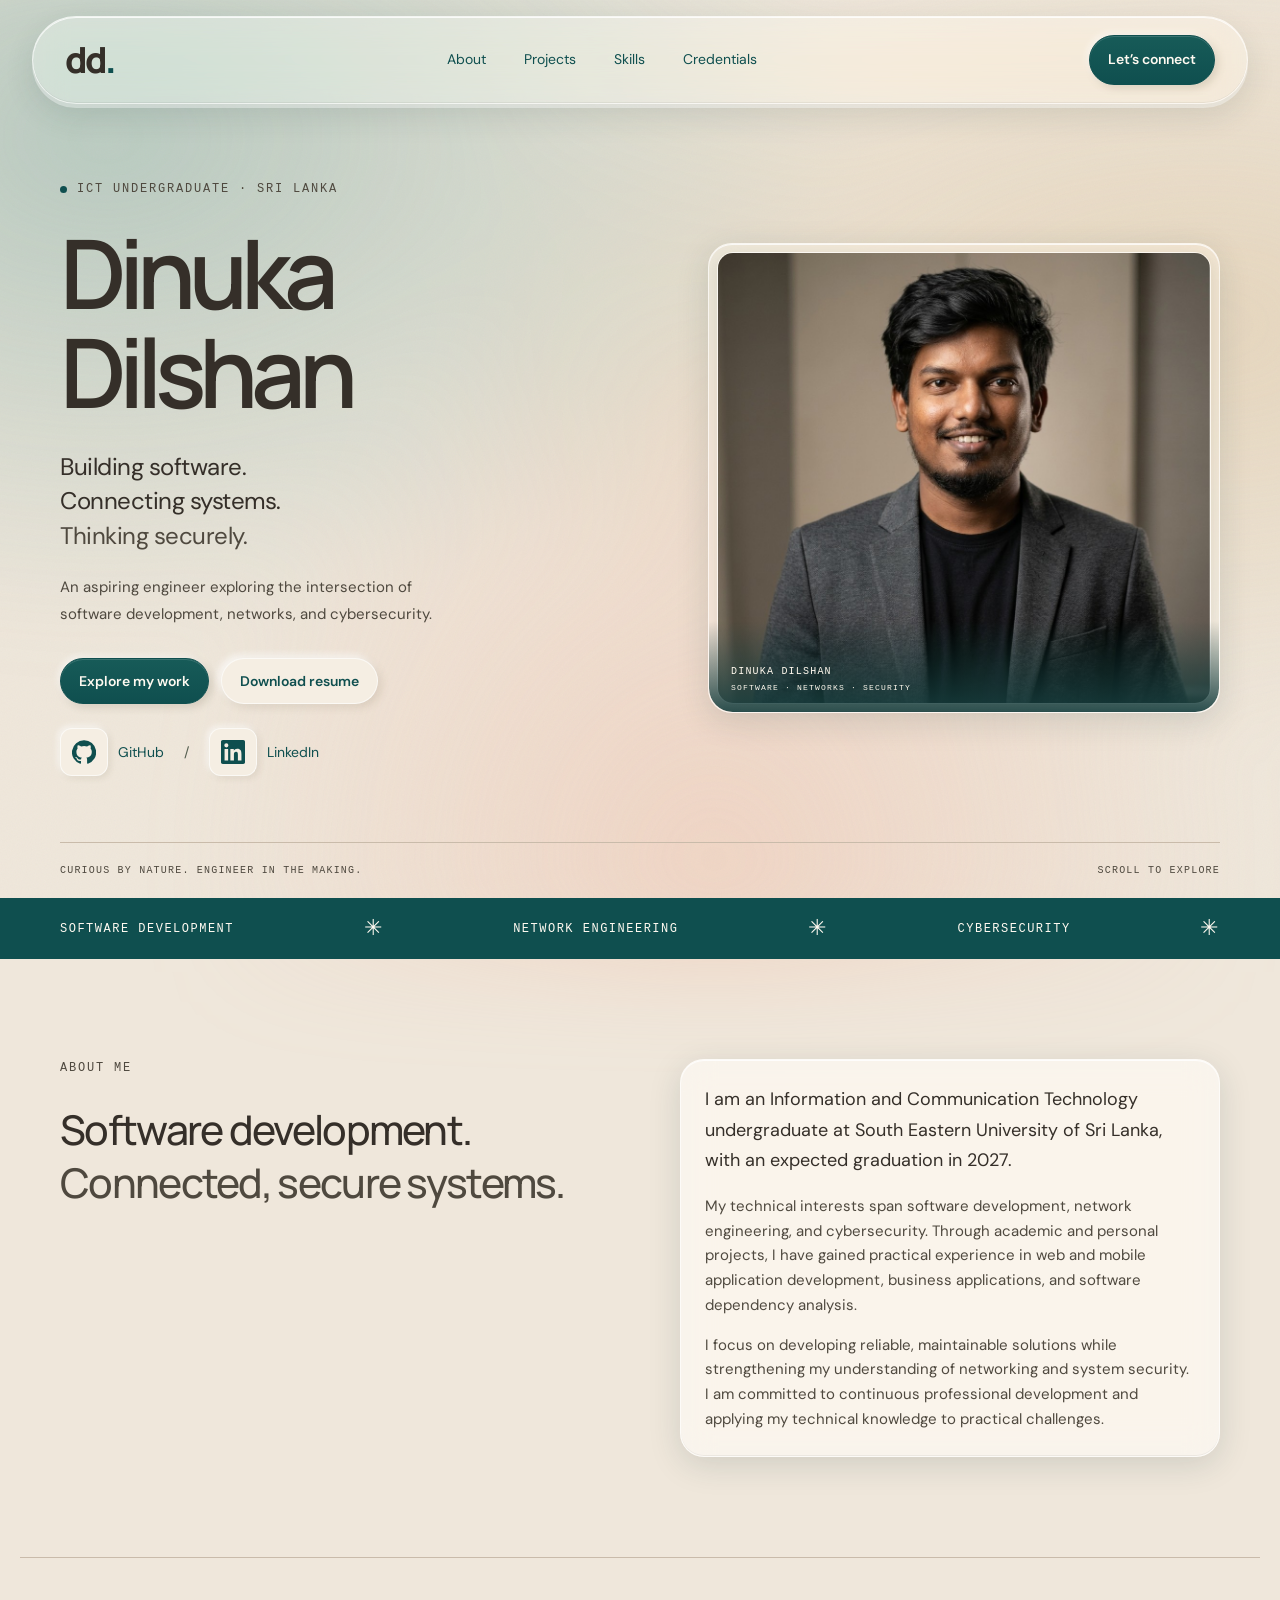
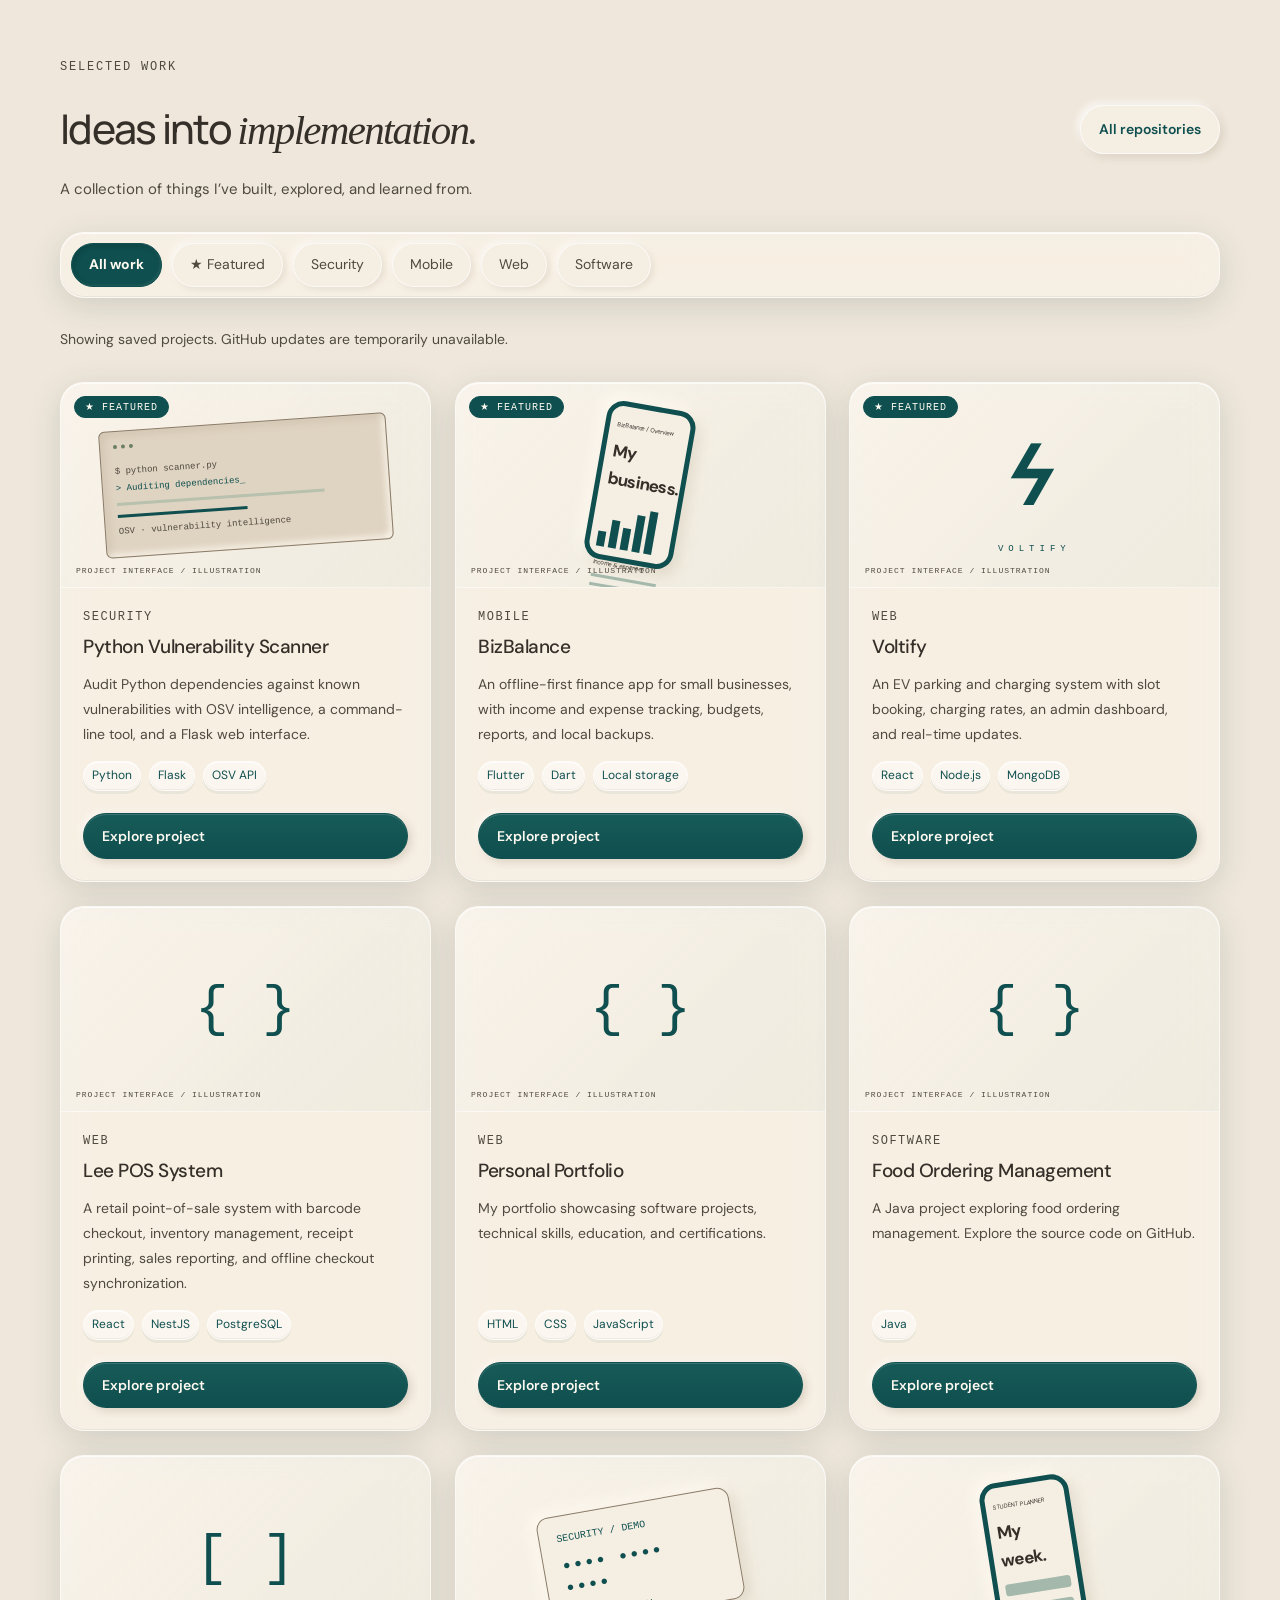
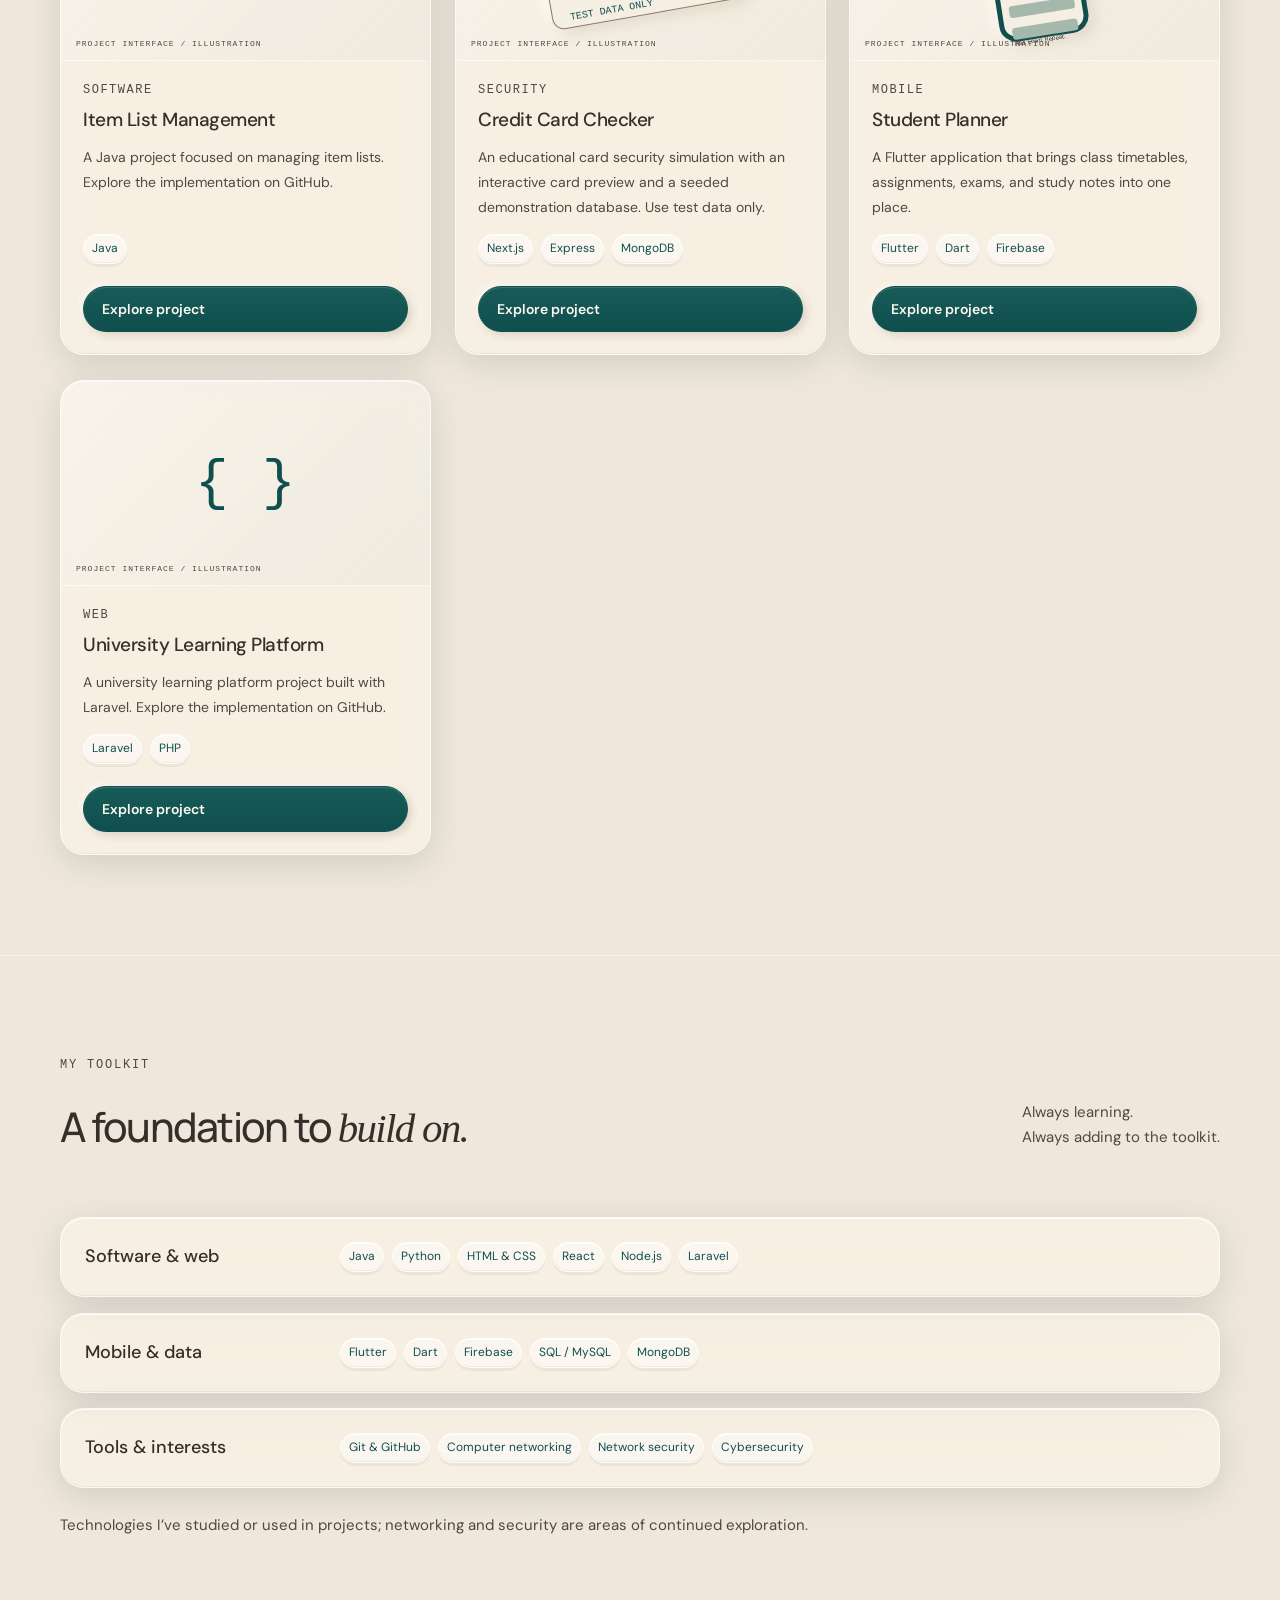
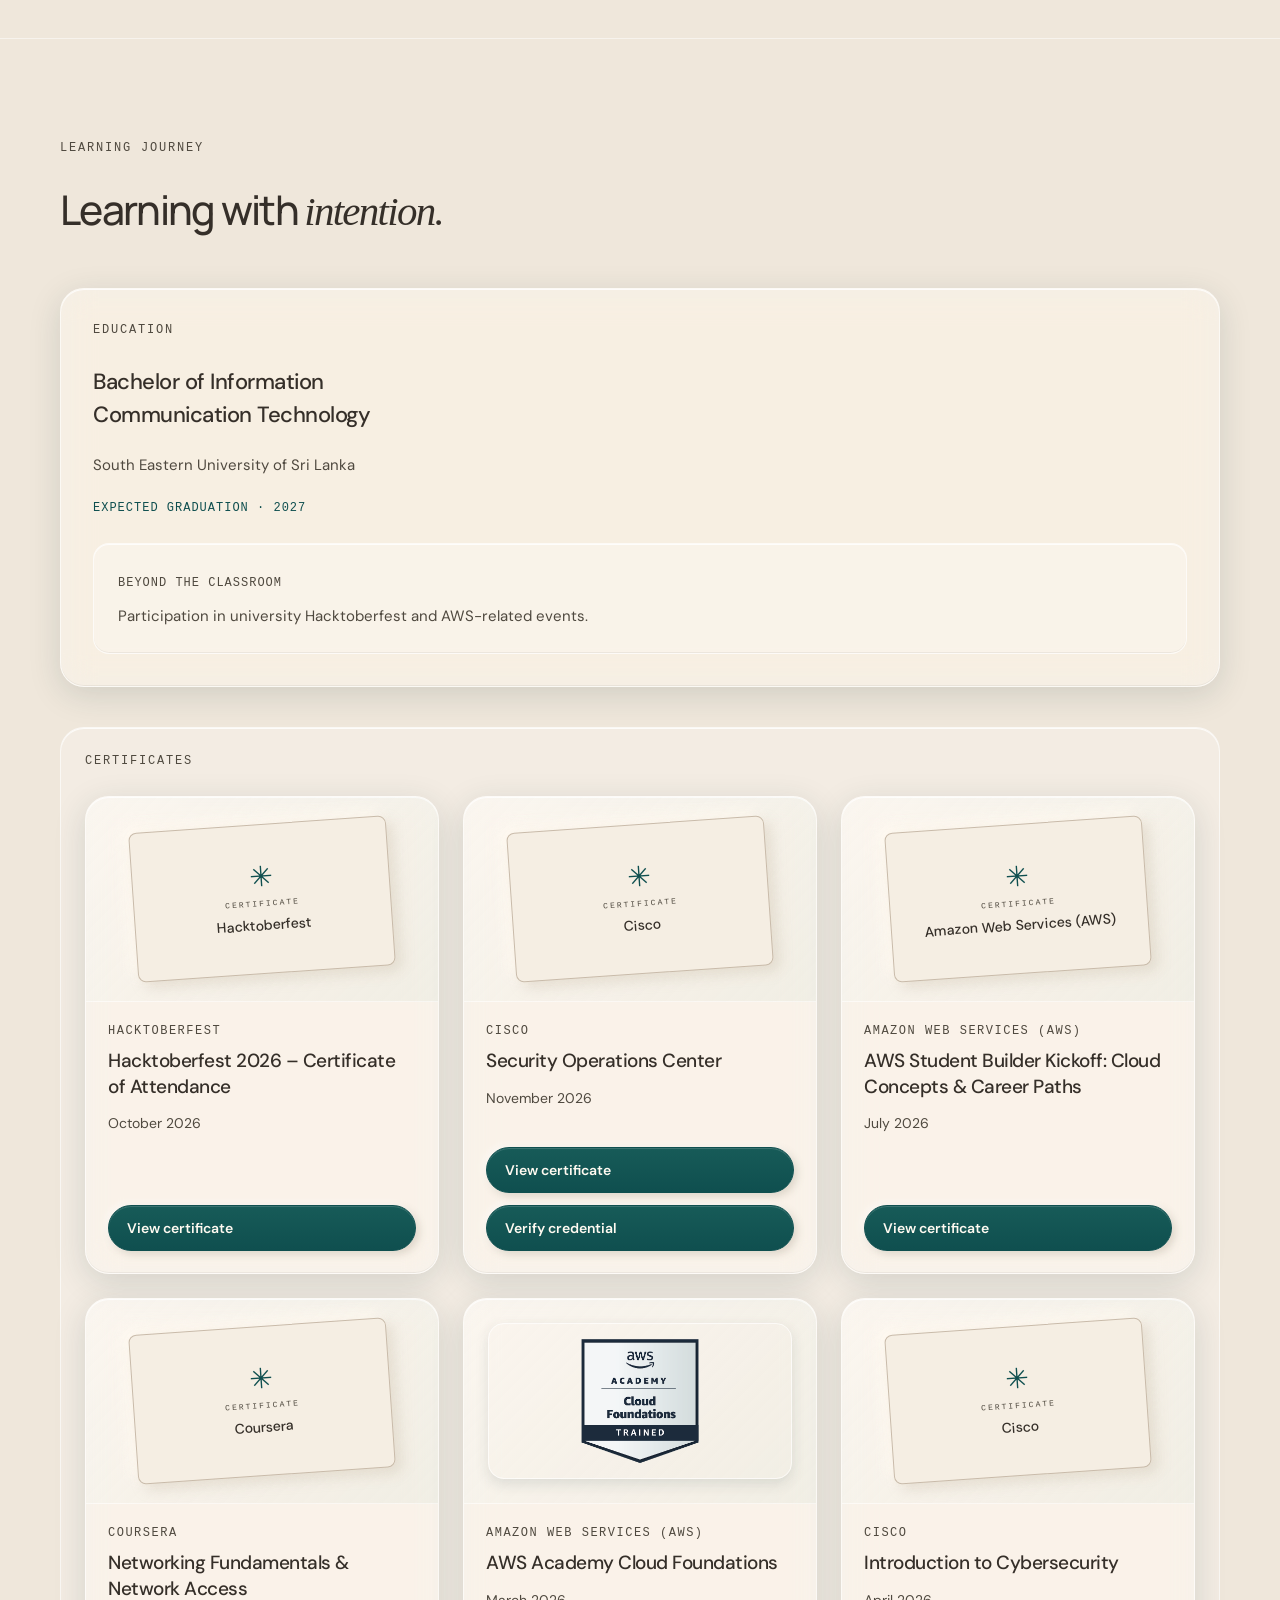
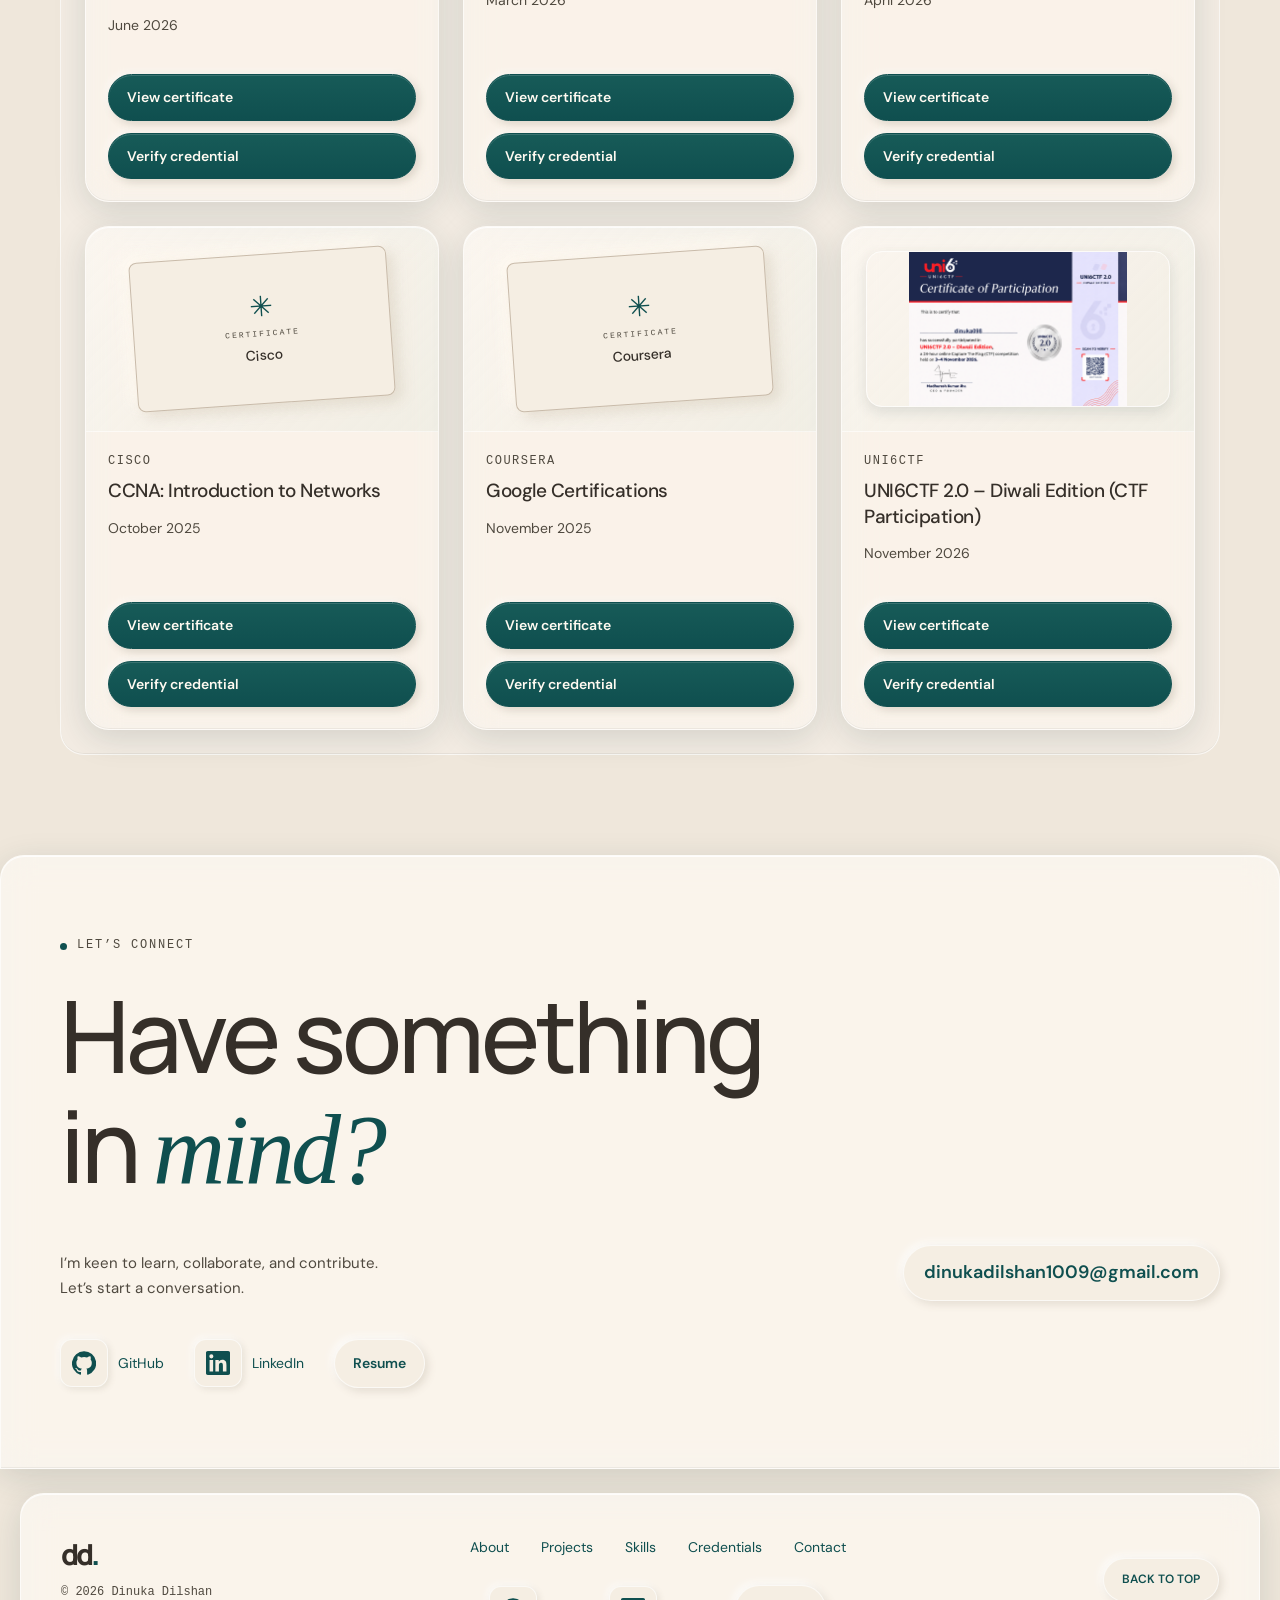
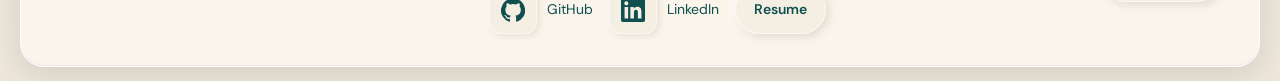
==== index.html @ f2539b24 "Merge branch 'main' of https://github.com/dinuka0987/dinuka0987.github.io" ====
<!doctype html>
<html lang="en">
<head>
  <meta charset="utf-8"><meta name="viewport" content="width=device-width,initial-scale=1">
  <meta name="theme-color" content="#efe7db">
  <meta name="description" content="Dinuka Dilshan — ICT undergraduate at South Eastern University of Sri Lanka, exploring software development, network engineering, and cybersecurity.">
  <meta property="og:title" content="Dinuka Dilshan | Developer Portfolio">
  <meta property="og:description" content="Software, networks, and security. Explore my projects, skills, and learning journey.">
  <title>Dinuka Dilshan — Software, Networks & Security</title>
  <link rel="icon" href="assets/favicon.svg" type="image/svg+xml">
  <link rel="stylesheet" href="styles.css?v=10">
<script src="github-projects.js?v=3" defer></script>
<script src="app.js?v=7" defer></script>
</head>
<body>
<a class="skip" href="#main">Skip to content</a>
<header class="header"><a class="wordmark" href="#home" aria-label="Dinuka Dilshan home">dd<span>.</span></a><button class="nav-toggle" type="button" aria-expanded="false" aria-controls="primary-navigation" aria-label="Open navigation menu"><svg class="ui-icon" viewBox="0 0 24 24" aria-hidden="true"><path d="M4 6h16M4 12h16M4 18h16"/></svg></button><nav id="primary-navigation" aria-label="Main navigation"><a href="#about">About</a><a href="#projects">Projects</a><a href="#skills">Skills</a><a href="#credentials">Credentials</a></nav><a class="nav-contact" href="#contact">Let’s connect <span></span></a></header>
<main id="main">
<section class="hero wrap" id="home">
  <div class="hero-copy">
    <p class="eyebrow">
    <span class="status-dot"></span> ICT UNDERGRADUATE · SRI LANKA
  </p><h1>Dinuka<br>Dilshan<span class="accent"></span></h1><p class="hero-line">Building software.<br>Connecting systems.<br><span>Thinking securely.</span></p><p class="hero-description">An aspiring engineer exploring the intersection of software development, networks, and cybersecurity.</p><div class="actions"><a class="button primary" href="#projects">Explore my work <span></span></a><a class="button secondary resume-link" href="assets/Dinuka_Dilshan_Resume.pdf" download>Download resume <span></span></a></div><div class="hero-social"><a class="ui-tooltip-trigger g3-social-link" aria-describedby="github-tooltip" href="https://github.com/dinuka0987" target="_blank" rel="noopener noreferrer" aria-label="GitHub profile"><span class="g3-icon-shell"><svg class="g3-brand-icon" viewBox="0 0 24 24" aria-hidden="true" focusable="false"><path d="M12 .3a12 12 0 0 0-3.8 23.4c.6.1.8-.3.8-.6v-2.2c-3.3.7-4-1.4-4-1.4-.5-1.4-1.3-1.7-1.3-1.7-1.1-.8.1-.8.1-.8 1.2.1 1.8 1.2 1.8 1.2 1.1 1.8 2.8 1.3 3.5 1 .1-.8.4-1.3.8-1.6-2.7-.3-5.5-1.3-5.5-5.9 0-1.3.5-2.4 1.2-3.2-.1-.3-.5-1.6.2-3.2 0 0 1-.3 3.3 1.2a11.3 11.3 0 0 1 6 0c2.3-1.5 3.3-1.2 3.3-1.2.7 1.6.3 2.9.2 3.2.8.8 1.2 1.9 1.2 3.2 0 4.6-2.8 5.6-5.5 5.9.4.4.8 1.1.8 2.2v3.3c0 .3.2.7.8.6A12 12 0 0 0 12 .3Z"/></svg></span><span class="ui-tooltip" role="tooltip" id="github-tooltip">View public repositories on GitHub</span><span class="g3-social-label">GitHub</span></a><span>/</span><a href="https://www.linkedin.com/in/dinuka-dilshan-2193512b1/" target="_blank" rel="noopener noreferrer" class="g3-social-link" aria-label="LinkedIn profile"><span class="g3-icon-shell"><svg class="g3-brand-icon" viewBox="0 0 24 24" aria-hidden="true" focusable="false"><path d="M20.45 20.45H16.9v-5.57c0-1.33-.03-3.04-1.85-3.04-1.85 0-2.13 1.45-2.13 2.94v5.67H9.37V9h3.41v1.56h.05a3.74 3.74 0 0 1 3.36-1.85c3.6 0 4.26 2.37 4.26 5.45v6.29ZM5.35 7.43a2.06 2.06 0 1 1 0-4.12 2.06 2.06 0 0 1 0 4.12Zm1.78 13.02H3.57V9h3.56v11.45ZM22.22 0H1.77C.8 0 0 .77 0 1.72v20.56C0 23.23.8 24 1.77 24h20.45c.98 0 1.78-.77 1.78-1.72V1.72C24 .77 23.2 0 22.22 0Z"/></svg></span><span class="g3-social-label">LinkedIn</span></a></div></div>
  <figure class="profile-portrait g3-tilt" data-tilt id="profile-portrait" hidden><img id="profile-photo" alt="Dinuka Dilshan" width="800" height="960"><figcaption><span>DINUKA DILSHAN</span><span>SOFTWARE · NETWORKS · SECURITY</span></figcaption></figure>
  <div class="system-visual g3-tilt" data-tilt role="img" aria-label="A connected system diagram showing software, networks, and security around the initials DD"><div class="visual-top"><span>SYSTEM / DINUKA.D</span><span class="accent">● EXPLORING</span></div><div class="orbit orbit-one"></div><div class="orbit orbit-two"></div><div class="axis axis-h"></div><div class="axis axis-v"></div><div class="core"><span>&lt; / &gt;</span><strong>DD</strong><small>BUILD · CONNECT · PROTECT</small></div><div class="node node-code"><b>&lt;/&gt;</b><span>SOFTWARE</span></div><div class="node node-network"><b>⌘</b><span>NETWORKS</span></div><div class="node node-security"><b>◇</b><span>SECURITY</span></div><div class="visual-bottom"><span>LEARNING IN PROGRESS</span><span>BUILD · CONNECT · PROTECT</span></div></div>
  <div class="hero-bottom"><span>CURIOUS BY NATURE. ENGINEER IN THE MAKING.</span><a href="#about">SCROLL TO EXPLORE</a></div>
</section>
<div class="discipline-band"><div class="wrap"><span>SOFTWARE DEVELOPMENT</span><i>✳</i><span>NETWORK ENGINEERING</span><i>✳</i><span>CYBERSECURITY</span><i>✳</i></div></div>
<section class="section wrap about" id="about"><div><p class="eyebrow">ABOUT ME</p><h2>Software development.<br><span class="muted">Connected, secure systems.</span></h2></div><div class="about-copy g3-tilt" data-tilt><p>I am an Information and Communication Technology undergraduate at South Eastern University of Sri Lanka, with an expected graduation in 2027.</p><p>My technical interests span software development, network engineering, and cybersecurity. Through academic and personal projects, I have gained practical experience in web and mobile application development, business applications, and software dependency analysis.</p><p>I focus on developing reliable, maintainable solutions while strengthening my understanding of networking and system security. I am committed to continuous professional development and applying my technical knowledge to practical challenges.</p></div></section>
<section class="section wrap" id="projects"><div class="section-heading"><div><p class="eyebrow">SELECTED WORK</p><h2>Ideas into <span class="serif">implementation.</span></h2></div><a class="text-link" href="https://github.com/dinuka0987?tab=repositories" target="_blank" rel="noopener noreferrer">All repositories</a></div><p class="section-intro">A collection of things I’ve built, explored, and learned from.</p><div class="filters" role="group" aria-label="Filter projects"><button class="active" data-filter="All" aria-pressed="true">All work</button><button data-filter="Featured" aria-pressed="false">★ Featured</button><button data-filter="Security" aria-pressed="false">Security</button><button data-filter="Mobile" aria-pressed="false">Mobile</button><button data-filter="Web" aria-pressed="false">Web</button><button data-filter="Software" aria-pressed="false">Software</button></div><p class="section-intro" id="project-sync-status" role="status" aria-busy="true">Checking GitHub for the latest projects...</p><p id="project-status" class="sr-only" role="status"></p><div class="projects-grid" id="project-grid" aria-busy="true"><article class="project-card ui-skeleton-card" aria-hidden="true"><div class="project-art"></div><div class="project-content"><div class="ui-skeleton"></div><div class="ui-skeleton"></div><div class="ui-skeleton"></div></div></article><article class="project-card ui-skeleton-card" aria-hidden="true"><div class="project-art"></div><div class="project-content"><div class="ui-skeleton"></div><div class="ui-skeleton"></div><div class="ui-skeleton"></div></div></article><article class="project-card ui-skeleton-card" aria-hidden="true"><div class="project-art"></div><div class="project-content"><div class="ui-skeleton"></div><div class="ui-skeleton"></div><div class="ui-skeleton"></div></div></article></div><noscript><p>JavaScript is needed for project filters. <a href="https://github.com/dinuka0987?tab=repositories">Explore all projects on GitHub.</a></p></noscript></section>
<section class="skills-section" id="skills"><div class="section wrap"><div class="section-heading"><div><p class="eyebrow">MY TOOLKIT</p><h2>A foundation to <span class="serif">build on.</span></h2></div><p class="heading-note">Always learning.<br>Always adding to the toolkit.</p></div><div class="skill-rows"><div class="skill-row g3-tilt" data-tilt><h3>Software & web</h3><div class="tags"><span>Java</span><span>Python</span><span>HTML & CSS</span><span>React</span><span>Node.js</span><span>Laravel</span></div></div><div class="skill-row g3-tilt" data-tilt><h3>Mobile & data</h3><div class="tags"><span>Flutter</span><span>Dart</span><span>Firebase</span><span>SQL / MySQL</span><span>MongoDB</span></div></div><div class="skill-row g3-tilt" data-tilt><h3>Tools & interests</h3><div class="tags"><span>Git & GitHub</span><span>Computer networking</span><span>Network security</span><span>Cybersecurity</span></div></div></div><p class="skills-note">Technologies I’ve studied or used in projects; networking and security are areas of continued exploration.</p></div></section>
<section class="section wrap" id="credentials"><div class="section-heading"><div><p class="eyebrow">LEARNING JOURNEY</p><h2>Learning with <span class="serif">intention.</span></h2></div></div><div class="credentials-grid"><article class="education g3-tilt" data-tilt><div class="small-icon"></div><p class="eyebrow">EDUCATION</p><h3>Bachelor of Information<br>Communication Technology</h3><p>South Eastern University of Sri Lanka</p><span class="label">EXPECTED GRADUATION · 2027</span><div class="activities g3-tilt" data-tilt><small>BEYOND THE CLASSROOM</small><p>Participation in university Hacktoberfest and AWS-related events.</p></div></article><div class="certificates"><p class="eyebrow">CERTIFICATES</p><div class="projects-grid" id="certificate-list"><h3>The learning continues.</h3><p>Certificate documents will be added here as they become available.</p><a class="text-link g3-credential-social" href="https://www.linkedin.com/in/dinuka-dilshan-2193512b1/" target="_blank" rel="noopener noreferrer"><svg class="g3-brand-icon" viewBox="0 0 24 24" aria-hidden="true" focusable="false"><path d="M20.45 20.45H16.9v-5.57c0-1.33-.03-3.04-1.85-3.04-1.85 0-2.13 1.45-2.13 2.94v5.67H9.37V9h3.41v1.56h.05a3.74 3.74 0 0 1 3.36-1.85c3.6 0 4.26 2.37 4.26 5.45v6.29ZM5.35 7.43a2.06 2.06 0 1 1 0-4.12 2.06 2.06 0 0 1 0 4.12Zm1.78 13.02H3.57V9h3.56v11.45ZM22.22 0H1.77C.8 0 0 .77 0 1.72v20.56C0 23.23.8 24 1.77 24h20.45c.98 0 1.78-.77 1.78-1.72V1.72C24 .77 23.2 0 22.22 0Z"/></svg>Visit my LinkedIn profile</a></div></div></div></section>
<section class="contact-section" id="contact"><div class="wrap"><p class="eyebrow"><span class="status-dot"></span> LET’S CONNECT</p><h2>Have something<br>in <span class="serif accent">mind?</span></h2><div class="contact-bottom"><p>I’m keen to learn, collaborate, and contribute.<br>Let’s start a conversation.</p><a class="email-link" href="mailto:dinukadilshan1009@gmail.com">dinukadilshan1009@gmail.com <span></span></a></div><div class="contact-links"><a href="https://github.com/dinuka0987" target="_blank" rel="noopener noreferrer" class="g3-social-link" aria-label="GitHub profile"><span class="g3-icon-shell"><svg class="g3-brand-icon" viewBox="0 0 24 24" aria-hidden="true" focusable="false"><path d="M12 .3a12 12 0 0 0-3.8 23.4c.6.1.8-.3.8-.6v-2.2c-3.3.7-4-1.4-4-1.4-.5-1.4-1.3-1.7-1.3-1.7-1.1-.8.1-.8.1-.8 1.2.1 1.8 1.2 1.8 1.2 1.1 1.8 2.8 1.3 3.5 1 .1-.8.4-1.3.8-1.6-2.7-.3-5.5-1.3-5.5-5.9 0-1.3.5-2.4 1.2-3.2-.1-.3-.5-1.6.2-3.2 0 0 1-.3 3.3 1.2a11.3 11.3 0 0 1 6 0c2.3-1.5 3.3-1.2 3.3-1.2.7 1.6.3 2.9.2 3.2.8.8 1.2 1.9 1.2 3.2 0 4.6-2.8 5.6-5.5 5.9.4.4.8 1.1.8 2.2v3.3c0 .3.2.7.8.6A12 12 0 0 0 12 .3Z"/></svg></span><span class="g3-social-label">GitHub</span></a><a href="https://www.linkedin.com/in/dinuka-dilshan-2193512b1/" target="_blank" rel="noopener noreferrer" class="g3-social-link" aria-label="LinkedIn profile"><span class="g3-icon-shell"><svg class="g3-brand-icon" viewBox="0 0 24 24" aria-hidden="true" focusable="false"><path d="M20.45 20.45H16.9v-5.57c0-1.33-.03-3.04-1.85-3.04-1.85 0-2.13 1.45-2.13 2.94v5.67H9.37V9h3.41v1.56h.05a3.74 3.74 0 0 1 3.36-1.85c3.6 0 4.26 2.37 4.26 5.45v6.29ZM5.35 7.43a2.06 2.06 0 1 1 0-4.12 2.06 2.06 0 0 1 0 4.12Zm1.78 13.02H3.57V9h3.56v11.45ZM22.22 0H1.77C.8 0 0 .77 0 1.72v20.56C0 23.23.8 24 1.77 24h20.45c.98 0 1.78-.77 1.78-1.72V1.72C24 .77 23.2 0 22.22 0Z"/></svg></span><span class="g3-social-label">LinkedIn</span></a><a class="resume-link g3-resume-link" href="assets/Dinuka_Dilshan_Resume.pdf" download>Resume</a></div></div></section>
</main><footer class="wrap"><a class="wordmark" href="#home">dd<span>.</span></a><p>© <span id="year">2026</span> Dinuka Dilshan</p><nav class="g3-footer-links" aria-label="Footer navigation"><a href="#about">About</a><a href="#projects">Projects</a><a href="#skills">Skills</a><a href="#credentials">Credentials</a><a href="#contact">Contact</a></nav><div class="g3-footer-social"><a class="g3-social-link" href="https://github.com/dinuka0987" target="_blank" rel="noopener noreferrer" aria-label="GitHub profile"><span class="g3-icon-shell"><svg class="g3-brand-icon" viewBox="0 0 24 24" aria-hidden="true" focusable="false"><path d="M12 .3a12 12 0 0 0-3.8 23.4c.6.1.8-.3.8-.6v-2.2c-3.3.7-4-1.4-4-1.4-.5-1.4-1.3-1.7-1.3-1.7-1.1-.8.1-.8.1-.8 1.2.1 1.8 1.2 1.8 1.2 1.1 1.8 2.8 1.3 3.5 1 .1-.8.4-1.3.8-1.6-2.7-.3-5.5-1.3-5.5-5.9 0-1.3.5-2.4 1.2-3.2-.1-.3-.5-1.6.2-3.2 0 0 1-.3 3.3 1.2a11.3 11.3 0 0 1 6 0c2.3-1.5 3.3-1.2 3.3-1.2.7 1.6.3 2.9.2 3.2.8.8 1.2 1.9 1.2 3.2 0 4.6-2.8 5.6-5.5 5.9.4.4.8 1.1.8 2.2v3.3c0 .3.2.7.8.6A12 12 0 0 0 12 .3Z"/></svg></span><span class="g3-social-label">GitHub</span></a><a class="g3-social-link" href="https://www.linkedin.com/in/dinuka-dilshan-2193512b1/" target="_blank" rel="noopener noreferrer" aria-label="LinkedIn profile"><span class="g3-icon-shell"><svg class="g3-brand-icon" viewBox="0 0 24 24" aria-hidden="true" focusable="false"><path d="M20.45 20.45H16.9v-5.57c0-1.33-.03-3.04-1.85-3.04-1.85 0-2.13 1.45-2.13 2.94v5.67H9.37V9h3.41v1.56h.05a3.74 3.74 0 0 1 3.36-1.85c3.6 0 4.26 2.37 4.26 5.45v6.29ZM5.35 7.43a2.06 2.06 0 1 1 0-4.12 2.06 2.06 0 0 1 0 4.12Zm1.78 13.02H3.57V9h3.56v11.45ZM22.22 0H1.77C.8 0 0 .77 0 1.72v20.56C0 23.23.8 24 1.77 24h20.45c.98 0 1.78-.77 1.78-1.72V1.72C24 .77 23.2 0 22.22 0Z"/></svg></span><span class="g3-social-label">LinkedIn</span></a><a class="resume-link g3-resume-link" href="assets/Dinuka_Dilshan_Resume.pdf" download>Resume</a></div><a class="g3-backtop" href="#home">BACK TO TOP</a></footer>
</body></html>
---- styles.css ----
@import url('https://fonts.googleapis.com/css2?family=DM+Sans:wght@400;500;600;700&family=Manrope:wght@400;500;600;700;800&display=swap');
:root {
  /* Central design tokens; legacy names remain public compatibility aliases. */
  --bg: #efe7db;
  --panel: #f5eee3;
  --surface-inset: #e8dfd1;
  --surface-pressed: #dfd3c1;
  --surface-highlight: #fffaf1;
  --green: #0f4f4f;
  --primary-hover: #0b3f3f;
  --on-primary: #fffaf1;
  --text: #352f29;
  --muted: #4f493f;
  --line: #c9bbaa;
  --control-line: #8b7b68;
  --disabled-bg: #d9cebf;
  --disabled-text: #575045;
  --error: #a23a38;
  --glass-bg: rgba(255, 255, 255, .35);
  --glass-bg-strong: rgba(255, 255, 255, .55);
  --glass-border: 1px solid rgba(255, 255, 255, .6);
  --glass-blur: blur(16px) saturate(160%);
  --glass-shadow: 0 8px 32px rgba(31, 60, 60, .15);
  --glass-highlight: inset 0 1px 0 rgba(255, 255, 255, .8), inset 0 -1px 0 rgba(0, 0, 0, .05);
  --glass-fallback: rgba(250, 246, 238, .96);
  --glass-key-shadow: 0 5px 0 #083d3d, 0 10px 22px #0f4f4f29;
  --font: 'DM Sans', Arial, sans-serif;
  --border-thin: 1px;
  --border-regular: 2px;
  --border-thick: 4px;
  --radius-4: 4px;
  --radius-8: 8px;
  --radius-12: 12px;
  --radius-16: 16px;
  --radius-24: 24px;
  --space-8: 8px;
  --space-16: 16px;
  --space-24: 24px;
  --icon-16: 16px;
  --icon-20: 20px;
  --icon-24: 24px;
  --elevation-1: 2px 2px 5px #b5a58d38, -2px -2px 5px #fffaf1c9;
  --elevation-2: 4px 4px 10px #b5a58d40, -4px -4px 10px #fffaf1d9;
  --elevation-3: 6px 6px 14px #b5a58d45, -6px -6px 14px #fffaf1ed;
  --elevation-4: 10px 10px 24px #8f7d6355, -8px -8px 24px #fffaf1cc;
  --elevation-5: 12px 12px 30px #8f7d6359, -10px -10px 30px #fffaf1b3;
  --surface-inset-shadow: inset 3px 3px 7px #b5a58d59, inset -3px -3px 7px #fffaf1e6;
  --surface-pressed-shadow: inset 5px 5px 9px #a38f7266, inset -3px -3px 7px #fffaf1b3;
}*{box-sizing:border-box}html{scroll-behavior:smooth;scroll-padding-top:100px}body{margin:0;background:var(--bg);color:var(--text);font-family:var(--font);font-size:16px;line-height:1.65}a{color:inherit;text-decoration:none}button,input,select,textarea{font:inherit}button,a,input,select,textarea{touch-action:manipulation}a:focus-visible,button:focus-visible,input:focus-visible,select:focus-visible,textarea:focus-visible{outline:2px solid var(--green);outline-offset:5px}button{cursor:pointer}::selection{background:var(--green);color:var(--bg)}.wrap{max-width:1240px;margin:auto;padding-left:40px;padding-right:40px}.header{height:100px;max-width:1360px;margin:auto;padding:0 60px;display:flex;align-items:center;justify-content:space-between;gap:24px;border-bottom:1px solid var(--line)}.wordmark{font-family:'Manrope',Arial,sans-serif;font-size:36px;font-weight:800;letter-spacing:-3px;line-height:1}.wordmark span,.accent{color:var(--green)}nav{display:flex;gap:34px;font-size:13px;color:var(--muted)}nav a:hover,.text-link:hover,.hero-social a:hover,.contact-links a:hover{color:var(--green)}.nav-contact{font-size:13px;border-bottom:1px solid var(--muted);padding:7px 0}.nav-contact span{margin-left:22px;color:var(--green)}.hero{padding-top:76px;display:grid;grid-template-columns:1.15fr 1fr;column-gap:60px;align-items:center}.eyebrow{font-family:monospace;font-size:11px;letter-spacing:1.8px;margin:0 0 24px;display:flex;align-items:center;gap:10px}.status-dot{width:7px;height:7px;display:inline-block;background:var(--green);border-radius:50%;box-shadow:0 0 14px #c2f57755}h1,h2,h3,p{margin-top:0}h1{font-family:'Manrope',Arial,sans-serif;font-weight:600;letter-spacing:-7px;font-size:clamp(70px,7.5vw,106px);line-height:1.03;margin-bottom:28px}.hero-line{font-size:24px;line-height:1.45;letter-spacing:-.5px;margin-bottom:20px}.hero-line span{color:var(--muted)}.hero-description{font-size:14px;color:var(--muted);max-width:390px;line-height:1.8}.actions{display:flex;gap:12px;margin:30px 0 24px;flex-wrap:wrap}.button{display:inline-flex;align-items:center;justify-content:center;gap:26px;font-size:12px;padding:14px 19px;border:1px solid var(--line);font-weight:600;transition:background .2s,transform .2s}.button:hover{transform:translateY(-2px)}.primary{background:var(--green);color:#17200d;border-color:var(--green)}.primary:hover{background:#d4ff9c}.secondary:hover{background:var(--panel)}.hero-social{display:flex;gap:20px;font-size:12px}.hero-social>span{color:#555f50}.system-visual{height:470px;position:relative;overflow:hidden;background:radial-gradient(ellipse at center,#c2f57709 0,transparent 65%),linear-gradient(#ffffff03 1px,transparent 1px),linear-gradient(90deg,#ffffff03 1px,transparent 1px);background-size:auto,26px 26px,26px 26px;border:1px solid var(--line);border-radius:2px}.visual-top,.visual-bottom{position:absolute;left:20px;right:20px;display:flex;justify-content:space-between;font:9px monospace;letter-spacing:1px;color:var(--muted)}.visual-top{top:20px}.visual-bottom{bottom:20px}.orbit{border:1px solid #68745a55;border-radius:50%;position:absolute;left:50%;top:50%;transform:translate(-50%,-50%)}.orbit-one{width:220px;height:220px}.orbit-two{width:360px;height:360px;border-style:dashed}.axis{position:absolute;background:#414c3944}.axis-h{height:1px;width:100%;top:50%}.axis-v{width:1px;height:100%;left:50%}.core{position:absolute;left:50%;top:50%;transform:translate(-50%,-50%);width:150px;height:150px;display:flex;flex-direction:column;justify-content:center;align-items:center;background:#1c2318;box-shadow:0 0 70px #b9ed6910;border:1px solid #8baa6577;border-radius:50%}.core>span{color:var(--green);font:19px monospace}.core strong{font-family:Manrope,Arial,sans-serif;font-size:49px;line-height:1.3;letter-spacing:-3px}.core small{font:6px monospace;letter-spacing:.6px;color:var(--muted)}.node{position:absolute;display:flex;align-items:center;gap:10px;background:#1c211b;border:1px solid #45533a;padding:10px 14px;box-shadow:0 10px 25px #0005}.node b{font:19px monospace;color:var(--green)}.node span{font:9px monospace;letter-spacing:1px}.node-code{top:75px;left:32px}.node-network{top:210px;right:16px}.node-security{bottom:65px;left:38px}.hero-bottom{grid-column:1/-1;border-top:1px solid var(--line);margin-top:66px;display:flex;justify-content:space-between;padding:22px 0;font:9px monospace;letter-spacing:1.2px;color:var(--muted)}.discipline-band{background:var(--green);color:#28361e;overflow:hidden}.discipline-band .wrap{display:flex;justify-content:space-between;align-items:center;gap:25px;padding-top:17px;padding-bottom:17px;font:11px monospace;letter-spacing:1.5px;white-space:nowrap}.discipline-band i{font-size:22px;font-style:normal}.section{padding-top:100px;padding-bottom:100px;scroll-margin-top:20px}.about{display:grid;grid-template-columns:1fr 1fr;gap:80px;border-bottom:1px solid var(--line)}h2{font-family:Manrope,Arial,sans-serif;font-size:clamp(28px,3.2vw,43px);line-height:1.3;letter-spacing:-1.7px;font-weight:500;margin-bottom:20px}.muted{color:var(--muted)}.serif{font-family:Georgia,serif;font-weight:400;font-style:italic}.about-copy{font-size:15px;color:var(--muted)}.about-copy>p:first-child{color:var(--text);font-size:18px;line-height:1.7}.about-meta{display:flex;gap:40px;border-top:1px solid var(--line);padding-top:25px;margin-top:32px}.about-meta small{display:block;font:9px monospace;letter-spacing:1.2px;margin-bottom:10px}.about-meta span{color:var(--text);font-size:12px}.section-heading{display:flex;justify-content:space-between;gap:30px;align-items:flex-end}.text-link{font-size:12px;border-bottom:1px solid #637055;padding:5px 0;display:inline-block;white-space:nowrap}.section-heading>.text-link{margin-bottom:23px}.section-intro{font-size:14px;color:var(--muted);margin-bottom:30px}.filters{display:flex;gap:7px;flex-wrap:wrap;margin-bottom:30px}.filters button{background:transparent;border:1px solid transparent;border-radius:30px;color:var(--muted);padding:7px 17px;font-size:11px}.filters button.active{border-color:var(--green);color:var(--green);background:#c2f57708}.filters button:hover{color:var(--text);border-color:var(--line)}.projects-grid{display:grid;grid-template-columns:repeat(3,1fr);gap:24px}.project-card{border:1px solid var(--line);background:#151915;display:flex;flex-direction:column;transition:transform .2s,border-color .2s;min-width:0}.project-card:hover{transform:translateY(-4px);border-color:#79896b}.project-art{height:205px;position:relative;overflow:hidden;background:linear-gradient(125deg,#202b23,#141d18);display:flex;align-items:center;justify-content:center;border-bottom:1px solid var(--line)}.project-art::before{content:'';position:absolute;inset:0;background:linear-gradient(#ffffff04 1px,transparent 1px),linear-gradient(90deg,#ffffff04 1px,transparent 1px);background-size:22px 22px}.featured-label{position:absolute;top:13px;left:13px;z-index:1;font:8px monospace;letter-spacing:1px;padding:4px 8px;color:var(--green);background:#101710dd;border:1px solid #68795a77}.art-caption{position:absolute;bottom:12px;left:15px;font:8px monospace;letter-spacing:1px;color:#bdc9b1}.mini-window{position:relative;width:78%;background:#101712;border:1px solid #536249;border-radius:6px;padding:13px;box-shadow:14px 14px 0 #0002;transform:rotate(-4deg)}.window-bar{display:flex;gap:4px;margin-bottom:18px}.window-bar i{width:4px;height:4px;background:#6c8061;border-radius:50%}.terminal-text{font:9px monospace;color:#93a58b;margin-bottom:7px}.terminal-text.green{color:var(--green)}.scan-line{height:3px;margin:9px 0;background:#35432c;width:80%}.scan-line.short{width:50%;background:#779c4f}.phone{position:relative;width:90px;height:160px;background:#ecf1e8;border:5px solid #28352c;border-radius:17px;transform:rotate(10deg);color:#293a2d;padding:15px 7px;box-shadow:15px 10px 30px #0005}.phone small{font-size:6px;display:block}.phone strong{font-size:17px;letter-spacing:-.6px;display:block;margin-top:6px}.phone .chart{height:43px;display:flex;align-items:end;gap:4px;margin:12px 0}.chart i{background:#86b65f;width:8px}.chart i:nth-child(1){height:35%}.chart i:nth-child(2){height:65%}.chart i:nth-child(3){height:50%}.chart i:nth-child(4){height:85%}.chart i:nth-child(5){height:100%}.phone-line{height:3px;background:#c5d2bd;margin-top:6px}.project-art.balance{background:#2b3d2f}.project-art.volt{background:#202e2d}.volt-logo{font-size:77px;position:relative;color:#b9f08d;font-weight:bold;font-style:italic;letter-spacing:-7px}.volt-logo small{display:block;letter-spacing:5px;font:9px monospace;text-align:center}.project-art.planner{background:#302c38}.planner .phone{transform:rotate(-9deg);background:#f4eefb;border-color:#54415c}.planner .phone-line{background:#b6a3cd;height:12px;margin-top:10px;border-radius:3px}.project-art.card{background:#242b38}.credit-card{position:relative;background:linear-gradient(125deg,#42536b,#1b263b);width:195px;height:113px;transform:rotate(-10deg);border:1px solid #71839e;border-radius:12px;padding:17px;font:10px monospace;color:#d0dcee}.credit-card b{display:block;font-size:19px;margin:12px 0}.java-symbol{position:relative;font:56px monospace;color:#c2f577}.project-content{padding:22px;display:flex;flex-direction:column;flex:1}.project-category{font:9px monospace;text-transform:uppercase;letter-spacing:1.5px;color:var(--muted);margin-bottom:10px}.project-content h3{font-size:19px;line-height:1.35;font-weight:500;letter-spacing:-.5px;margin-bottom:12px}.project-content p{font-size:12px;color:var(--muted);line-height:1.8;flex:1}.tags{display:flex;gap:8px;flex-wrap:wrap}.tags span{font-size:10px;padding:4px 8px;background:#ffffff04;border:1px solid var(--line);color:#bdc7b6}.project-link{display:flex;justify-content:space-between;border-top:1px solid var(--line);margin-top:22px;padding-top:14px;font-size:11px}.project-link span{color:var(--green);font-size:17px;line-height:1}.skills-section{background:#191e18;border-top:1px solid var(--line);border-bottom:1px solid var(--line)}.heading-note{font-size:12px;color:var(--muted);margin-bottom:25px}.skill-rows{margin-top:42px}.skill-row{display:grid;grid-template-columns:45px 210px 1fr;gap:20px;align-items:start;padding:27px 0;border-top:1px solid #3c4536}.skill-number{color:var(--green);font:11px monospace;padding-top:5px}.skill-row h3{font-size:18px;font-weight:500;margin:0}.skill-row .tags span{background:transparent;font-size:11px;padding:5px 10px}.skills-note{color:var(--muted);font-size:11px;margin-top:25px;margin-bottom:0}.credentials-grid{display:grid;grid-template-columns:1.1fr 1fr;gap:70px;margin-top:30px}.education{position:relative;border:1px solid var(--line);padding:32px}.small-icon{position:absolute;right:25px;top:20px;font-size:27px;color:var(--green)}.education .eyebrow,.certificates .eyebrow{color:var(--muted);font-size:9px;margin-bottom:24px}.education h3{font-size:22px;font-weight:500;line-height:1.5;letter-spacing:-.5px}.education>p:not(.eyebrow){font-size:13px;color:var(--muted)}.label{font:9px monospace;letter-spacing:1px;color:var(--green)}.activities{border-top:1px solid var(--line);margin-top:30px;padding-top:20px}.activities small{font:9px monospace;letter-spacing:1px;color:var(--muted)}.activities p{font-size:12px;margin:10px 0 0;color:var(--muted)}.certificates{padding:32px 0}.certificates h3{font-size:24px;font-weight:400}.certificates p:not(.eyebrow){font-size:14px;color:var(--muted);max-width:320px}.certificate-item{padding:16px 0;border-top:1px solid var(--line)}.certificate-item h3{font-size:18px;margin:0 0 5px}.certificate-item p{font-size:12px!important;margin:0 0 8px}.contact-section{padding:80px 0;background:#1c2418;border-top:1px solid #39472d}.contact-section h2{font-size:clamp(60px,8vw,100px);line-height:1.1;letter-spacing:-4px}.contact-bottom{display:flex;justify-content:space-between;align-items:flex-end;gap:25px;margin-top:40px}.contact-bottom p{color:var(--muted);font-size:13px;margin:0}.email-link{font-size:clamp(14px,2vw,23px);border-bottom:1px solid #71855c;padding-bottom:8px}.email-link span{margin-left:20px;color:var(--green)}.contact-links{display:flex;gap:30px;font-size:12px;margin-top:38px}footer{display:flex;justify-content:space-between;align-items:center;min-height:105px;gap:20px}footer .wordmark{font-size:29px}footer p,footer>a:last-child{font:9px monospace;letter-spacing:1px;color:var(--muted);margin:0}.skip{position:absolute;left:20px;top:-100px;z-index:100;background:var(--green);color:var(--bg);padding:12px}.skip:focus{top:10px}.sr-only{position:absolute;width:1px;height:1px;padding:0;margin:-1px;overflow:hidden;clip:rect(0,0,0,0);white-space:nowrap;border:0}[hidden]{display:none!important}
/* Owner content editor */
.editor{max-width:900px;margin:60px auto;padding:0 25px}.editor h1{font-size:45px;letter-spacing:-2px}.editor h2{font-size:24px;margin-top:35px}.editor label{display:block;font-size:13px;margin:15px 0 6px}.editor input,.editor textarea,.editor select{width:100%;padding:12px;background:var(--panel);border:1px solid #56604e;color:var(--text);border-radius:3px}.editor input[type=checkbox]{width:auto;margin-right:12px}.editor .pin-option{padding:10px 0;margin:0;border-bottom:1px solid var(--line)}.editor .help{font-size:13px;color:var(--muted)}.editor .button{margin-top:20px}.editor fieldset{border:1px solid var(--line);padding:20px;margin-top:15px}.editor legend{padding:0 10px;font-size:13px}.editor-output{border:1px solid var(--line);padding:20px;margin:30px 0}.editor #editor-status{color:var(--green);font-size:13px}.editor button{color:var(--text)}.editor button.primary{color:var(--bg)}
@media(min-width:1440px){.hero{padding-top:100px}.system-visual{height:500px}}@media(max-width:1000px){.header{padding:0 30px}.wrap{padding-left:30px;padding-right:30px}.hero{gap:30px}.system-visual{height:400px}.orbit-two{width:300px;height:300px}.node-network{right:8px}.node-code{left:12px;top:60px}.projects-grid{grid-template-columns:repeat(2,1fr)}.about{gap:40px}.skill-row{grid-template-columns:30px 175px 1fr}.credentials-grid{gap:35px}}@media(max-width:700px){html{scroll-padding-top:20px}.header{height:80px;padding:0 22px;gap:14px}.wordmark{font-size:30px}nav{gap:16px;font-size:11px}nav a:nth-child(1),nav a:nth-child(4){display:none}.nav-contact{font-size:11px}.nav-contact span{margin-left:8px}.wrap{padding-left:22px;padding-right:22px}.hero{padding-top:45px;grid-template-columns:1fr}.eyebrow{font-size:9px;letter-spacing:1.2px}h1{font-size:82px;letter-spacing:-6px}.hero-line{font-size:22px}.hero-description{max-width:360px}.hero-social{margin-bottom:15px}.system-visual{height:330px;margin-top:15px}.orbit-one{width:180px;height:180px}.orbit-two{width:280px;height:280px}.core{width:130px;height:130px}.node-code{top:45px;left:18px}.node-network{top:165px;right:12px}.node-security{bottom:40px;left:28px}.hero-bottom{margin-top:25px;font-size:7px;letter-spacing:.5px;gap:20px}.hero-bottom>span{max-width:150px}.discipline-band .wrap{justify-content:flex-start;gap:22px;font-size:9px;padding-top:12px;padding-bottom:12px}.discipline-band i{font-size:17px}.section{padding-top:65px;padding-bottom:65px}.about{grid-template-columns:1fr;gap:15px}.about-meta{gap:25px}.section-heading{display:block}.section-heading>.text-link{margin:0 0 20px}.projects-grid{grid-template-columns:1fr}.project-art{height:220px}.filters{gap:3px}.filters button{padding:7px 12px}.skill-row{grid-template-columns:25px 1fr;gap:10px}.skill-row .tags{grid-column:2}.heading-note{margin:0}.credentials-grid{grid-template-columns:1fr;gap:15px}.education{padding:25px}.certificates{padding-bottom:0}.contact-section{padding:60px 0}.contact-section h2{font-size:72px}.contact-bottom{display:block;margin-top:25px}.email-link{display:inline-block;margin-top:25px;font-size:16px}.email-link span{margin-left:10px}footer{flex-wrap:wrap;gap:15px;padding-top:25px;padding-bottom:25px}footer>a:last-child{font-size:8px}.editor{margin-top:30px}.editor h1{font-size:34px}}@media(prefers-reduced-motion:reduce){html{scroll-behavior:auto}*,*::before,*::after{transition:none!important;animation:none!important}}

/* Optional owner-supplied portrait */
.profile-portrait{height:470px;margin:0;position:relative;overflow:hidden;border:1px solid var(--line);background:var(--panel)}
.profile-portrait img{display:block;width:100%;height:100%;object-fit:cover;object-position:center 30%}
.profile-portrait figcaption{position:absolute;bottom:0;left:0;right:0;padding:45px 22px 20px;background:linear-gradient(transparent,#101311eb);display:flex;flex-direction:column;gap:6px;font:10px monospace;letter-spacing:1.2px;color:var(--text)}
.profile-portrait figcaption span:last-child{color:var(--green);font-size:8px}
.editor-photo-preview{display:block;width:160px;max-height:200px;object-fit:cover;margin-top:20px;border:1px solid var(--line)}
.skill-row{grid-template-columns:235px 1fr}
@media(min-width:1440px){.profile-portrait{height:500px}}
@media(max-width:1000px){.profile-portrait{height:400px}.skill-row{grid-template-columns:205px 1fr}}
@media(max-width:700px){.profile-portrait{height:420px;margin-top:15px}.skill-row{grid-template-columns:1fr}.skill-row .tags{grid-column:1}}
/* Full-width certificates section below education */
.credentials-grid {
  grid-template-columns: 1fr;
  gap: 40px;
}

.certificates {
  padding: 0;
}

/* Reuse project card typography */
.certificate-card .project-content h3 {
  font-size: 19px;
  font-weight: 500;
}

.certificate-card .project-content p {
  font-size: 12px;
  max-width: none;
}

/* Certificate preview */
.certificate-art {
  padding: 24px;
}

.certificate-art img {
  position: relative;
  width: 100%;
  height: 100%;
  object-fit: contain;
}

/* Illustration for PDF certificates */
.certificate-artwork {
  position: relative;
  width: 85%;
  height: 150px;
  padding: 16px;
  display: flex;
  flex-direction: column;
  align-items: center;
  justify-content: center;
  gap: 8px;
  border: 1px solid #68795a;
  background: #1c251b;
  text-align: center;
  box-shadow: 10px 10px 0 #0002;
  transform: rotate(-4deg);
}

.certificate-seal {
  color: var(--green);
  font-size: 28px;
  line-height: 1;
}

.certificate-artwork small {
  color: var(--muted);
  font: 8px monospace;
  letter-spacing: 2px;
}

.certificate-artwork strong {
  font-size: 13px;
  font-weight: 500;
  line-height: 1.4;
}

.certificate-links {
  margin-top: auto;
}

.certificate-links .project-link + .project-link {
  margin-top: 12px;
}

/* Soft UI: in-place component skin. Layout, grids and breakpoints stay intact. */
body { background: var(--bg); color: var(--text); }
::selection { background: var(--green); color: var(--on-primary); }
a, button, input, select, textarea {
  transition: color 180ms ease, background-color 180ms ease,
    border-color 180ms ease, box-shadow 180ms ease;
}
:where(a, button, input, select, textarea, summary):focus-visible {
  outline: var(--border-regular) solid var(--green);
  outline-offset: 4px;
}
:where(a, button):hover { text-decoration-thickness: 2px; }
:where(a, button):active { text-decoration-thickness: 2px; }
.skip { color: var(--on-primary); border-radius: var(--radius-8); }
.header, .hero-bottom, .about, .activities, .skill-row, .education {
  border-color: var(--line);
}
nav, .nav-contact, .text-link, .hero-social, .contact-links { font-size: .875rem; }
nav a, .hero-social a, .contact-links a { border-radius: var(--radius-4); }
.nav-contact, .text-link, .email-link { border-color: var(--control-line); color: var(--green); }
.nav-contact:hover, .text-link:hover, .email-link:hover { color: var(--primary-hover); }
.eyebrow { font-size: .75rem; color: var(--muted); }
.status-dot { background: var(--green); box-shadow: none; }
.hero-description, .section-intro, .heading-note, .skills-note,
.education > p:not(.eyebrow), .activities p, .contact-bottom p { font-size: .9375rem; }
.hero-bottom { font-size: .625rem; }
.discipline-band { background: var(--green); color: var(--on-primary); }
.discipline-band .wrap { font-size: .75rem; }
.skills-section { background: var(--surface-inset); border-color: var(--line); }
.contact-section { background: var(--surface-inset); border-color: var(--line); }
.profile-portrait, .system-visual, .education {
  border: var(--border-thin) solid var(--surface-highlight);
  border-radius: var(--radius-24);
  background: var(--panel);
  box-shadow: var(--elevation-3);
}
.profile-portrait figcaption { color: #fff9ee; background: linear-gradient(transparent, #173f3fe8); }
.profile-portrait figcaption span:last-child { color: #fff9ee; }
.system-visual { background: radial-gradient(ellipse at center, #0f4f4f0d, transparent 65%), var(--panel); }
.orbit { border-color: #0f4f4f40; }
.axis { background: #0f4f4f20; }
.core, .node {
  background: var(--panel); border-color: var(--line); box-shadow: var(--elevation-3);
}
.node { border-radius: var(--radius-12); }
.core small { color: var(--muted); }

/* Controls: native semantics and existing hooks are retained. */
.button, .project-link, .filters button, .ui-pagination button {
  border-radius: 999px;
  border: var(--border-thin) solid var(--surface-highlight);
  background: var(--panel); color: var(--green);
  box-shadow: var(--elevation-1);
  font-size: .875rem; line-height: 1.45;
  min-height: 44px;
}
.button:hover, .project-link:hover, .filters button:hover, .ui-pagination button:hover {
  transform: none; box-shadow: var(--elevation-2); border-color: var(--control-line);
}
.button:active, .project-link:active, .filters button:active, .ui-pagination button:active {
  transform: none; box-shadow: var(--surface-pressed-shadow);
}
.primary, .project-link, .ui-pagination [aria-current="page"] {
  background: var(--green); color: var(--on-primary); border-color: var(--green);
}
.primary:hover, .project-link:hover { background: var(--primary-hover); color: var(--on-primary); }
.project-link { padding: 12px 16px; gap: 8px; align-items: center; }
.project-link span { color: currentColor; }
.secondary:hover { background: var(--panel); }
.button:disabled, .button[aria-disabled="true"], .filters button:disabled,
.ui-pagination button:disabled {
  background: var(--disabled-bg); color: var(--disabled-text); border-color: var(--disabled-bg);
  box-shadow: none; cursor: not-allowed; transform: none;
}
.button[aria-busy="true"] { cursor: progress; box-shadow: var(--surface-pressed-shadow); }
.button.primary[aria-busy="true"] { background: var(--green); color: var(--on-primary); border-color: var(--green); }
.button[aria-busy="true"]::before, .ui-spinner {
  content: ""; display: inline-block; width: var(--icon-16); height: var(--icon-16);
  flex: 0 0 auto; border: var(--border-regular) solid currentColor;
  border-inline-end-color: transparent; border-radius: 50%;
  animation: ui-spin 800ms linear infinite;
}
.button[aria-busy="true"]::before { margin-inline-end: 8px; }
.editor input:not([type="checkbox"]):not([type="radio"]):not([type="range"]),
.editor textarea, .editor select, .ui-field {
  border: var(--border-thin) solid var(--control-line);
  border-radius: var(--radius-8); background: var(--surface-inset); color: var(--text);
  box-shadow: var(--surface-inset-shadow); min-height: 44px;
}
.editor input:hover, .editor textarea:hover, .editor select:hover, .ui-field:hover { border-color: var(--green); }
.editor input:focus-visible, .editor textarea:focus-visible, .editor select:focus-visible,
.ui-field:focus-visible {
  outline-color: var(--green); border-color: var(--green);
  box-shadow: var(--surface-inset-shadow), 0 0 0 4px #0f4f4f18;
}
.editor input[aria-invalid="true"], .ui-field[aria-invalid="true"] {
  border-color: var(--error); box-shadow: inset 0 0 0 1px var(--error);
}
.ui-field-error { display: block; margin-top: 8px; color: var(--error); font-size: .875rem; }
.editor input:disabled, .editor textarea:disabled, .editor select:disabled, .ui-field:disabled {
  background: var(--disabled-bg); color: var(--disabled-text); cursor: not-allowed;
}
.editor label, .editor legend, .editor .help, .editor #editor-status { font-size: .875rem; }
.editor input[type="file"] { padding: 8px; max-width: 100%; }
input[type="file"]::file-selector-button {
  border: 1px solid var(--green); border-radius: 999px; padding: 8px 12px;
  background: var(--green); color: var(--on-primary); font: inherit; cursor: pointer; margin-right: 12px;
}
input[type="file"]::file-selector-button:hover { background: var(--primary-hover); }
input[type="file"]:disabled::file-selector-button { background: var(--disabled-bg); color: var(--disabled-text); }
input[type="checkbox"], input[type="radio"] {
  accent-color: var(--green); width: var(--icon-20); height: var(--icon-20);
  vertical-align: middle; cursor: pointer;
}
.editor input[type="checkbox"], .editor input[type="radio"] { width: var(--icon-20); }
input[type="checkbox"]:disabled, input[type="radio"]:disabled { cursor: not-allowed; opacity: .65; }
input.ui-switch[type="checkbox"] {
  appearance: none; width: 48px; height: 28px; border: 1px solid var(--control-line);
  border-radius: 999px; background: var(--surface-inset); box-shadow: var(--surface-inset-shadow); position: relative;
}
input.ui-switch::before {
  content: ""; position: absolute; top: 3px; left: 3px; width: 20px; height: 20px;
  border-radius: 50%; background: var(--panel); box-shadow: 1px 2px 4px #3b302330;
  transition: transform 180ms ease;
}
input.ui-switch:checked { background: var(--green); border-color: var(--green); }
input.ui-switch:checked::before { transform: translateX(20px); }
.ui-range { position: relative; padding-top: 32px; color: var(--green); }
.ui-range input[type="range"] { width: 100%; accent-color: var(--green); cursor: pointer; }
.ui-range output {
  position: absolute; top: 0; left: clamp(20px, var(--range-value, 50%), calc(100% - 20px));
  transform: translateX(-50%); border-radius: 4px; padding: 2px 8px;
  background: var(--green); color: var(--on-primary); font-size: .75rem;
}

/* Cards, filter tabs, badges and supplementary tooltips. */
.filters button { padding: 8px 17px; color: var(--muted); }
.filters button.active, .ui-tabs [aria-selected="true"] {
  background: var(--panel); color: var(--green); border-color: var(--control-line);
  box-shadow: var(--elevation-3); font-weight: 700;
}
.project-card {
  background: var(--panel); border: 1px solid var(--surface-highlight);
  border-radius: var(--radius-16); overflow: hidden; box-shadow: var(--elevation-3);
}
.project-card:hover { transform: none; border-color: var(--line); box-shadow: var(--elevation-2); }
.project-content p { font-size: .875rem; }
.project-category { font-size: .75rem; }
.tags span, .skill-row .tags span, .ui-badge {
  border: 1px solid var(--line); border-radius: var(--radius-8);
  color: var(--green); background: var(--surface-inset); font-size: .75rem;
  padding: 4px 8px;
}
.featured-label, .ui-badge[data-tone="primary"] {
  background: var(--green); color: var(--on-primary); border: 1px solid var(--green);
  border-radius: 999px; font-size: .625rem; padding: 4px 10px;
}
.project-art, .project-art.balance, .project-art.volt, .project-art.planner, .project-art.card {
  background: var(--surface-inset); border-color: var(--line);
}
.project-art::before { background: none; }
.art-caption { color: var(--muted); }
.mini-window { background: var(--surface-pressed); border-color: var(--control-line); box-shadow: var(--surface-inset-shadow); }
.terminal-text { color: var(--muted); }
.terminal-text.green, .java-symbol, .volt-logo { color: var(--green); }
.scan-line { background: #b8c1ad; }.scan-line.short { background: var(--green); }
.phone, .planner .phone { background: var(--panel); border-color: var(--green); color: var(--text); box-shadow: var(--elevation-3); }
.chart i { background: var(--green); }.phone-line, .planner .phone-line { background: #a4b9ac; }
.credit-card { background: var(--panel); border-color: var(--control-line); color: var(--green); box-shadow: var(--elevation-3); }
.certificate-artwork { background: var(--panel); border-color: var(--line); border-radius: 8px; box-shadow: var(--elevation-3); }
.certificate-artwork strong, .certificate-card .project-content p { font-size: .875rem; }
.education .eyebrow, .certificates .eyebrow, .activities small { font-size: .75rem; }
.label { font-size: .75rem; }
.editor fieldset, .editor-output {
  background: var(--panel); border-color: var(--surface-highlight); border-radius: 16px;
  box-shadow: var(--elevation-3);
}
.editor .pin-option { border-color: var(--line); padding: 12px 0; }
.editor-photo-preview { border-radius: 16px; border-color: var(--line); box-shadow: var(--elevation-1); }
.ui-tooltip-trigger { position: relative; }
.ui-tooltip {
  position: absolute; z-index: 10; left: 0; bottom: calc(100% + 10px);
  width: max-content; max-width: min(220px, 70vw); padding: 8px 12px;
  border-radius: var(--radius-8); background: var(--green); color: var(--on-primary);
  box-shadow: var(--elevation-5); font-size: .75rem; line-height: 1.5;
  visibility: hidden; opacity: 0; pointer-events: none; transition: opacity 150ms ease;
}
.ui-tooltip-trigger:hover .ui-tooltip, .ui-tooltip-trigger:focus-visible .ui-tooltip {
  visibility: visible; opacity: 1;
}
.ui-tooltip-trigger.ui-tooltip-dismissed .ui-tooltip { visibility: hidden; opacity: 0; }
.ui-tooltip { pointer-events: auto; }
.ui-tooltip::after { content: ""; position: absolute; inset: 100% 0 -12px; }

/* Feedback is attached to existing loading, validation and removal actions. */
#project-sync-status { min-height: 24px; font-size: .875rem; }
#project-sync-status[aria-busy="true"]::before {
  content: ""; display: inline-block; width: 14px; height: 14px; margin-right: 8px;
  border: 2px solid var(--green); border-right-color: transparent; border-radius: 50%;
  vertical-align: middle; animation: ui-spin 800ms linear infinite;
}
.ui-skeleton-card { min-height: 480px; pointer-events: none; }
.ui-skeleton-card .project-art { height: 205px; }
.ui-skeleton { height: 14px; border-radius: 8px; background: #d2c6b5; animation: ui-pulse 1.4s ease-in-out infinite alternate; }
.ui-skeleton + .ui-skeleton { margin-top: 16px; }
.ui-skeleton:last-child { width: 65%; }
.ui-empty { grid-column: 1 / -1; padding: 48px 24px; text-align: center; border: 1px dashed var(--control-line); border-radius: 16px; }
.ui-empty p { margin: 16px 0 24px; }
.ui-empty .ui-icon { width: 48px; height: 48px; }
.ui-icon { width: var(--icon-24); height: var(--icon-24); stroke: var(--green); stroke-width: 2; stroke-linecap: round; stroke-linejoin: round; fill: none; flex-shrink: 0; }
.ui-icon[data-size="16"] { width: var(--icon-16); height: var(--icon-16); }
.ui-icon[data-size="20"] { width: var(--icon-20); height: var(--icon-20); }
.ui-alert { padding: 16px; background: var(--surface-inset); color: var(--green); border: 1px solid var(--control-line); border-radius: 12px; }
.ui-alert[data-tone="error"] { color: var(--error); border-color: var(--error); }
.ui-toast-stack { position: fixed; right: 24px; bottom: 24px; z-index: 50; width: min(360px, calc(100vw - 48px)); display: grid; gap: 12px; pointer-events: none; }
.ui-toast { display: flex; align-items: flex-start; gap: 12px; background: var(--panel); color: var(--text); border: 1px solid var(--control-line); border-left: 4px solid var(--green); border-radius: 12px; box-shadow: var(--elevation-5); padding: 16px; font-size: .875rem; }
.ui-toast[data-tone="error"] { border-left-color: var(--error); }
.ui-toast[data-tone="error"] .ui-icon { stroke: var(--error); }
.ui-helper { display: block; color: var(--muted); font-size: .875rem; margin-top: 8px; }
.ui-confirm-dialog { max-width: min(420px, calc(100vw - 40px)); width: 100%; padding: 32px; color: var(--text); background: var(--panel); border: 1px solid var(--surface-highlight); border-radius: 24px; box-shadow: var(--elevation-4); }
.ui-confirm-dialog::backdrop { background: #302b2459; }
.ui-confirm-dialog h2 { font-size: 24px; letter-spacing: -.5px; margin-top: 16px; }
.ui-confirm-dialog p { font-size: .875rem; color: var(--muted); }
.ui-confirm-dialog .ui-icon { width: 40px; height: 40px; stroke: var(--error); }
.ui-confirm-dialog form { display: flex; gap: 16px; justify-content: flex-end; margin-top: 24px; }
.ui-confirm-dialog .button { margin: 0; }
progress.ui-progress { appearance: none; width: 100%; height: 10px; border: 0; border-radius: 999px; overflow: hidden; background: var(--surface-inset); box-shadow: var(--surface-inset-shadow); accent-color: var(--green); }
progress.ui-progress::-webkit-progress-bar { background: var(--surface-inset); border-radius: 999px; }
progress.ui-progress::-webkit-progress-value { background: var(--green); border-radius: 999px; }
progress.ui-progress::-moz-progress-bar { background: var(--green); border-radius: 999px; }

/* Opt-in patterns: available for real future content; no demo UI is mounted. */
.ui-surface { background: var(--bg); border-radius: var(--radius-16); }
.ui-surface[data-elevation="1"] { box-shadow: var(--elevation-1); }
.ui-surface[data-elevation="2"] { box-shadow: var(--elevation-2); }
.ui-surface[data-elevation="3"] { box-shadow: var(--elevation-3); }
.ui-surface[data-elevation="4"] { box-shadow: var(--elevation-4); }
.ui-surface[data-elevation="5"] { box-shadow: var(--elevation-5); }
.ui-surface[data-layer="raised"] { background: var(--panel); box-shadow: var(--elevation-3); }
.ui-surface[data-layer="inset"] { background: var(--surface-inset); box-shadow: var(--surface-inset-shadow); }
.ui-surface[data-layer="pressed"] { background: var(--surface-pressed); box-shadow: var(--surface-pressed-shadow); }
.ui-tabs, .ui-breadcrumbs, .ui-pagination { display: flex; flex-wrap: wrap; gap: 8px; align-items: center; }
.ui-tabs { padding: 8px; border-radius: 12px; background: var(--surface-inset); box-shadow: var(--surface-inset-shadow); }
.ui-tabs button { padding: 8px 16px; min-height: 44px; background: transparent; border: 1px solid transparent; border-radius: 8px; color: var(--green); }
.ui-tabs button:disabled { color: var(--disabled-text); cursor: not-allowed; }
.ui-tabs button:hover { border-color: var(--control-line); }
.ui-breadcrumbs { list-style: none; padding: 8px 16px; border-radius: 8px; box-shadow: var(--elevation-1); }
.ui-breadcrumbs li + li::before { content: "/"; margin-right: 8px; color: var(--muted); }
.ui-pagination button { min-width: 44px; padding: 8px 12px; }
.ui-stepper { display: flex; gap: 16px; padding: 0; list-style: none; }
.ui-stepper li { flex: 1; border-top: 2px solid var(--line); padding-top: 16px; color: var(--muted); }
.ui-stepper [aria-current="step"] { color: var(--green); border-color: var(--green); font-weight: 700; }
.ui-list-item { display: flex; align-items: center; gap: 16px; padding: 16px; border-radius: 12px; box-shadow: var(--elevation-1); }
.ui-avatar { width: 40px; height: 40px; border-radius: 50%; object-fit: cover; border: 2px solid var(--panel); }
.ui-avatar-group { display: flex; padding-left: 8px; }
.ui-avatar-group .ui-avatar { margin-left: -8px; }
.ui-avatar[data-active="true"] { outline: 2px solid var(--green); outline-offset: 2px; }
.ui-table { width: 100%; border-collapse: separate; border-spacing: 0; font-size: .875rem; }
.ui-table th { text-align: left; padding: 8px 16px; background: var(--panel); border-bottom: 1px solid var(--control-line); }
.ui-table th button { background: transparent; color: var(--green); border: 0; min-height: 44px; font: inherit; }
.ui-table th button:hover { text-decoration: underline; }
@keyframes ui-spin { to { transform: rotate(360deg); } }
@keyframes ui-pulse { to { opacity: .45; } }
@media (max-width: 700px) {
  nav, .nav-contact { font-size: .875rem; }
  .filters button { padding: 8px 12px; }
  .ui-toast-stack { right: 16px; bottom: 16px; width: calc(100vw - 32px); }
  .ui-confirm-dialog { padding: 24px; }
  .ui-stepper { gap: 8px; font-size: .75rem; }
}
@media (max-width: 360px) {
  .contact-section h2 { font-size: 60px; letter-spacing: -3px; }
}
@media (prefers-reduced-motion: reduce) {
  *, *::before, *::after { animation: none !important; transition: none !important; }
}
@media (forced-colors: active) {
  .button, .filters button, .project-card, .ui-confirm-dialog { border: 1px solid ButtonText; }
  .filters button.active { outline: 2px solid Highlight; }
}

.editor .button.primary { color: var(--on-primary); }
.editor .button.secondary { color: var(--green); }

/* Keep existing hooks while removing space reserved for decorative arrows. */
.button > span:empty, .nav-contact > span:empty, .project-link > span:empty,
.email-link > span:empty, .small-icon:empty { display: none; }

/* Glass + 3D skin. Original hooks, grids and section sequence are retained. */
body { position: relative; isolation: isolate; }
body::before, body::after { content: ""; position: fixed; pointer-events: none; }
body::before {
  inset: -8%; z-index: -2;
  background: radial-gradient(ellipse at 14% 20%, #408b8552 0%, transparent 42%),
    radial-gradient(ellipse at 88% 38%, #d0ae774d 0%, transparent 43%),
    radial-gradient(ellipse at 55% 90%, #f1b49b5c 0%, transparent 45%);
  filter: blur(46px); animation: g3-orb-drift 24s ease-in-out infinite alternate;
}
body::after {
  inset: 0; z-index: -1; opacity: .035;
  background-image: url("data:image/svg+xml,%3Csvg xmlns='http://www.w3.org/2000/svg' width='128' height='128'%3E%3Cfilter id='n'%3E%3CfeTurbulence type='fractalNoise' baseFrequency='.8' numOctaves='3' stitchTiles='stitch'/%3E%3C/filter%3E%3Cpath fill='%23352f29' filter='url(%23n)' d='M0 0h128v128H0z'/%3E%3C/svg%3E");
}
html { scroll-padding-top: 0; }
section[id], #main, #home { scroll-margin-top: 128px; }
.skip { z-index: 100; }
.g3-glass, .header, .profile-portrait, .system-visual, .about-copy, .filters,
.project-card, .skill-row, .education, .contact-section, footer,
.ui-confirm-dialog, .ui-toast {
  background: var(--glass-fallback); border: var(--glass-border);
  box-shadow: var(--glass-shadow), var(--glass-highlight);
}
@supports ((backdrop-filter: blur(1px)) or (-webkit-backdrop-filter: blur(1px))) {
  .g3-glass, .header, .profile-portrait, .system-visual, .about-copy, .filters,
  .project-card, .skill-row, .education, .contact-section, footer,
  .ui-confirm-dialog, .ui-toast {
    background: var(--glass-bg);
    -webkit-backdrop-filter: var(--glass-blur);
    backdrop-filter: var(--glass-blur);
  }
  .about-copy, .contact-section, footer, .ui-confirm-dialog { background: var(--glass-bg-strong); }
}
.header {
  position: sticky; top: 16px; z-index: 40; height: 88px;
  width: calc(100% - 64px); max-width: 1360px; margin: 16px auto 0;
  padding: 0 32px; border-radius: 999px;
  box-shadow: 0 4px 0 #ffffff60, 0 12px 30px #1f3c3c1f, var(--glass-highlight);
  transition: transform 200ms ease-out, background-color 200ms ease-out, box-shadow 200ms ease-out;
}
.header.is-scrolled { background: var(--glass-fallback); transform: scale(.985); box-shadow: 0 8px 24px #1f3c3c29, var(--glass-highlight); }
@supports ((backdrop-filter: blur(1px)) or (-webkit-backdrop-filter: blur(1px))) {
  .header.is-scrolled { background: rgba(255, 251, 243, .82); }
}
.header nav { gap: 8px; }
.header nav a, .g3-footer-links a { padding: 10px 14px; border-radius: 999px; color: var(--green); }
.header nav a { border: 1px solid transparent; }
.header nav a:hover, .g3-footer-links a:hover {
  background: #ffffff55; transform: translateY(-2px); box-shadow: 0 5px 12px #0f4f4f12;
}
.header nav a.is-active {
  background: #ffffff8c; border-color: #ffffffb3;
  box-shadow: 0 3px 8px #0f4f4f1f, var(--glass-highlight); font-weight: 700;
}
.g3-footer-links a.is-active { background: #ffffff8c; box-shadow: var(--glass-highlight); }
.nav-toggle {
  display: none; align-items: center; justify-content: center; flex-shrink: 0;
  width: 44px; height: 44px; padding: 10px; border: var(--glass-border);
  border-radius: 14px; color: var(--green); background: var(--glass-bg-strong);
  box-shadow: 0 3px 0 #0f4f4f1f, var(--glass-highlight);
}
.nav-toggle .ui-icon { width: 24px; height: 24px; }
.nav-toggle[aria-expanded="true"] { background: #d6e4de; box-shadow: var(--surface-inset-shadow); }
.button, .nav-contact, .project-link, .g3-resume-link, .g3-backtop, .section-heading > .text-link {
  position: relative; display: inline-flex; align-items: center; justify-content: center; gap: 12px;
  min-height: 44px; padding: 12px 18px; border-radius: 999px;
  border: var(--glass-border); background: var(--glass-bg-strong); color: var(--green);
  box-shadow: 0 4px 0 #9bafa14d, 0 8px 18px #1f3c3c12, var(--glass-highlight);
  transition: transform 180ms ease-out, box-shadow 180ms ease-out, background-color 180ms ease-out;
}
.primary, .nav-contact, .project-link {
  background: linear-gradient(145deg, #226b67, #0f4f4f 65%); color: var(--on-primary);
  border-color: #8fbab36b; box-shadow: var(--glass-key-shadow), inset 0 1px 0 #ffffff66;
}
.primary::after, .nav-contact::after, .project-link::after {
  content: ""; position: absolute; inset: 0; border-radius: inherit; pointer-events: none;
  background: linear-gradient(115deg, transparent 15%, #ffffff17 42%, transparent 65%);
}
.button:hover, .nav-contact:hover, .project-link:hover, .g3-resume-link:hover,
.g3-backtop:hover, .section-heading > .text-link:hover {
  transform: translateY(-3px); box-shadow: 0 7px 0 #9bafa14d, 0 14px 24px #1f3c3c24, var(--glass-highlight);
}
.primary:hover, .nav-contact:hover, .project-link:hover {
  background: linear-gradient(145deg, #1b605d, #0b4141 65%); color: var(--on-primary);
  box-shadow: 0 7px 0 #083d3d, 0 16px 24px #0f4f4f26, inset 0 1px 0 #ffffff66;
}
.button:active, .nav-contact:active, .project-link:active, .g3-resume-link:active,
.g3-backtop:active, .section-heading > .text-link:active {
  transform: translateY(2px); box-shadow: inset 0 3px 7px #052f3b40, 0 1px 0 #ffffff80;
}
.button:disabled, .button[aria-disabled="true"] {
  transform: none; background: var(--disabled-bg); color: var(--disabled-text); box-shadow: none;
}
.button.primary[aria-busy="true"] { background: var(--green); color: var(--on-primary); }
.nav-contact span { margin-left: 0; color: currentColor; }
.contact-links .g3-resume-link { border-radius: 999px; }
.project-link { display: flex; justify-content: space-between; }
.filters { padding: 10px; border-radius: 24px; gap: 10px; }
.filters button { background: #ffffff66; box-shadow: 0 3px 0 #94aa9d33, var(--glass-highlight); }
.filters button:hover { transform: translateY(-2px); box-shadow: 0 5px 10px #1f3c3c1f, var(--glass-highlight); }
.filters button.active { background: var(--green); color: var(--on-primary); border-color: var(--green); box-shadow: inset 0 2px 5px #002e2e66, 0 1px 0 #ffffffcc; }
.about-copy { padding: 24px; border-radius: 24px; }
.about-copy p:last-child { margin-bottom: 0; }
.project-card, .education, .skill-row, .profile-portrait, .system-visual { border-radius: 24px; }
.project-card { position: relative; }
.project-card:hover { border-color: #fffffff2; box-shadow: 0 14px 34px #1f3c3c26, var(--glass-highlight); }
.project-art, .project-art.balance, .project-art.volt, .project-art.planner, .project-art.card {
  background: linear-gradient(135deg, #ffffff42, #b3cec01f); border-color: #ffffff6b;
}
.project-art img, .profile-portrait img { border-radius: 16px; transition: transform 220ms ease-out; }
.project-art img { border: 1px solid #ffffffa6; box-shadow: 0 5px 14px #173c3c1f; }
.profile-portrait { padding: 8px; }
.profile-portrait img { border: 1px solid #ffffffa6; box-shadow: 0 5px 18px #173c3c1f; }
.profile-portrait figcaption { border-radius: 0 0 24px 24px; }
.profile-portrait:hover img, .project-card:hover .project-art img { transform: scale(1.025); }
.skills-section { background: transparent; border-color: #ffffff80; }
.skill-row { position: relative; padding: 24px; margin-bottom: 16px; }
.tags span, .skill-row .tags span {
  background: #ffffff70; border: var(--glass-border); border-radius: 999px;
  box-shadow: 0 3px 0 #97ac9e26, var(--glass-highlight);
  transition: transform 180ms ease-out, box-shadow 180ms ease-out;
}
.tags span:hover { transform: translateY(-2px); box-shadow: 0 5px 10px #0f4f4f1f, var(--glass-highlight); }
.activities, .certificates {
  position: relative; border: var(--glass-border); border-radius: 16px;
  background: #ffffff3d; box-shadow: var(--glass-highlight); padding: 24px;
}
.activities { margin-top: 24px; }
.certificates { border-radius: 24px; }
.contact-section { border-radius: 24px 24px 0 0; }
.email-link {
  display: inline-flex; align-items: center; justify-content: center;
  min-height: 48px; max-width: 100%; padding: 12px 20px;
  border: var(--glass-border); border-radius: 999px;
  background: var(--glass-bg-strong); color: var(--green);
  box-shadow: 0 4px 0 #9bafa14d, 0 8px 18px #1f3c3c12, var(--glass-highlight);
  font-size: clamp(.875rem, 1.6vw, 1.125rem); text-decoration: none;
  overflow-wrap: anywhere;
  transition: transform 180ms ease-out, box-shadow 180ms ease-out, background-color 180ms ease-out;
}
.email-link:hover {
  background: #ffffffa6; transform: translateY(-3px);
  box-shadow: 0 7px 0 #9bafa14d, 0 14px 24px #1f3c3c24, var(--glass-highlight);
}
.email-link:active { transform: translateY(2px); box-shadow: var(--surface-inset-shadow); }
.g3-social-link { display: inline-flex; align-items: center; gap: 10px; color: var(--green); min-height: 48px; }
.g3-icon-shell {
  width: 48px; height: 48px; display: inline-flex; flex-shrink: 0; align-items: center; justify-content: center;
  border: var(--glass-border); border-radius: 16px; background: var(--glass-bg-strong);
  box-shadow: 0 4px 0 #91a99c3d, 0 8px 18px #1f3c3c1a, var(--glass-highlight);
  transition: transform 180ms ease-out, box-shadow 180ms ease-out;
}
.g3-brand-icon { width: 24px; height: 24px; fill: currentColor; flex: 0 0 auto; transition: transform 180ms ease-out; }
.g3-social-link:hover .g3-icon-shell { transform: translateY(-3px); box-shadow: 0 6px 0 #91a99c3d, 0 10px 20px #0f4f4f29, var(--glass-highlight); }
.g3-social-link:hover .g3-brand-icon { transform: scale(1.08); }
.g3-social-link:active .g3-icon-shell { transform: translateY(2px); box-shadow: var(--surface-inset-shadow); }
.g3-social-link:focus-visible { outline-offset: 6px; }
.g3-credential-social { display: inline-flex; align-items: center; gap: 10px; white-space: normal; }
.g3-credential-social .g3-brand-icon { width: 20px; height: 20px; }
.hero-social, .contact-links, .g3-footer-social { align-items: center; flex-wrap: wrap; }
/* Match .wrap specificity so its margin:auto cannot cancel footer spacing. */
footer.wrap {
  display: grid; grid-template-columns: auto 1fr auto; gap: 16px 32px;
  margin: 24px auto 16px; padding-top: 32px; padding-bottom: 32px; border-radius: 24px;
  position: relative; min-height: 160px;
}
footer > .wordmark { grid-column: 1; grid-row: 1; align-self: end; }
footer > p { grid-column: 1; grid-row: 2; align-self: start; font-size: .75rem; letter-spacing: 0; }
.g3-footer-links { grid-column: 2; grid-row: 1; display: flex; flex-wrap: wrap; justify-content: center; gap: 4px; font-size: .875rem; }
.g3-footer-social { grid-column: 2; grid-row: 2; display: flex; justify-content: center; gap: 16px; font-size: .875rem; }
footer > .g3-backtop { grid-column: 3; grid-row: 1 / 3; }
footer > a.g3-backtop { font: 600 .75rem/1.45 var(--font); color: var(--green); letter-spacing: 0; }

/* Tilt is delegated to new and existing cards; no rendering/data hooks change. */
.g3-tilt, .project-card, .skill-row, .education, .activities {
  position: relative;
  transform: perspective(1000px) rotateX(var(--tilt-x, 0deg)) rotateY(var(--tilt-y, 0deg))
    translateY(calc(var(--card-lift, 0px) + var(--reveal-offset, 0px)));
  transition: transform 220ms ease-out, box-shadow 220ms ease-out, opacity 220ms ease-out;
}
.g3-tilt::after, .project-card::after, .skill-row::after, .education::after, .activities::after {
  content: ""; position: absolute; inset: 0; border-radius: inherit; pointer-events: none; z-index: 2;
  background: radial-gradient(circle at var(--glare-x, 50%) var(--glare-y, 30%), #ffffff4d, transparent 65%);
  opacity: 0; transition: opacity 180ms ease-out;
}
.is-tilting { --card-lift: -3px; will-change: transform; }
.is-tilting::after { opacity: .6; }
.g3-reveal { opacity: 0; --reveal-offset: 14px; transition: opacity 220ms ease-out, transform 220ms ease-out; transition-delay: var(--reveal-delay, 0ms); }
.g3-reveal.is-revealed { opacity: 1; --reveal-offset: 0px; }
.g3-reveal:not(.g3-tilt):not(.project-card):not(.skill-row):not(.education):not(.activities) { transform: translateY(var(--reveal-offset)); }
@keyframes g3-orb-drift { from { transform: translate3d(-1%, -1%, 0) scale(1); } to { transform: translate3d(2%, 2%, 0) scale(1.035); } }
@media (max-width: 1000px) {
  .header { width: calc(100% - 40px); padding: 0 22px; gap: 12px; }
  .header nav a { padding: 10px; }
  footer.wrap { grid-template-columns: auto 1fr; }
  footer > .g3-backtop { grid-column: 1 / -1; grid-row: 3; justify-self: center; }
}
@media (max-width: 700px) {
  html { scroll-padding-top: 0; }
  section[id], #main, #home { scroll-margin-top: 112px; }
  .header { top: 12px; width: calc(100% - 24px); height: 76px; padding: 0 16px; gap: 12px; }
  .header > .wordmark { margin-right: auto; }
  .header.g3-enhanced .nav-toggle { display: inline-flex; }
  .header.g3-enhanced nav {
    position: absolute; top: calc(100% + 12px); left: 0; right: 0; padding: 16px;
    display: flex; flex-direction: column; gap: 8px; border-radius: 24px; border: var(--glass-border);
    background: var(--glass-fallback); box-shadow: var(--glass-shadow), var(--glass-highlight);
  }
  .header.g3-enhanced nav a { display: block; padding: 12px 16px; }
  .header.g3-enhanced nav a:nth-child(1), .header.g3-enhanced nav a:nth-child(4) { display: block; }
  .nav-contact { padding: 10px 12px; font-size: .75rem; gap: 6px; }
  .filters { padding: 8px; gap: 8px; }
  .filters button { font-size: .8125rem; padding: 8px 12px; }
  .skill-row, .about-copy, .certificates, .activities { padding: 20px; }
  .hero-social, .contact-links { gap: 16px; }
  .g3-social-label { display: none; }
  footer.wrap { grid-template-columns: 1fr; gap: 20px; margin: 16px 12px; padding: 24px; width: calc(100% - 24px); }
  footer > .wordmark, footer > p, .g3-footer-links, .g3-footer-social, footer > .g3-backtop { grid-column: 1; grid-row: auto; justify-self: start; }
  .g3-footer-links, .g3-footer-social { justify-content: flex-start; gap: 10px; }
  .g3-footer-links a { padding: 8px 10px; }
  .g3-footer-links a:nth-child(1), .g3-footer-links a:nth-child(4) { display: inline-flex; }
}
@supports ((backdrop-filter: blur(1px)) or (-webkit-backdrop-filter: blur(1px))) {
  @media (max-width: 700px) {
    .header.g3-enhanced nav { background: rgba(255, 251, 243, .82); -webkit-backdrop-filter: var(--glass-blur); backdrop-filter: var(--glass-blur); }
  }
}
@media (hover: none), (pointer: coarse), (prefers-reduced-motion: reduce) {
  .g3-tilt, .project-card, .skill-row, .education, .activities { transform: none; }
  .is-tilting { will-change: auto; }
  .is-tilting::after { opacity: 0; }
  .profile-portrait:hover img, .project-card:hover .project-art img { transform: none; }
}
@media (prefers-reduced-motion: reduce) {
  body::before { animation: none; }
  .g3-reveal { opacity: 1; --reveal-offset: 0px; transform: none !important; }
  .header.is-scrolled, .button:hover, .nav-contact:hover, .project-link:hover,
  .g3-resume-link:hover, .g3-backtop:hover, .email-link:hover, .email-link:active, .section-heading > .text-link:hover,
  .header nav a:hover, .g3-footer-links a:hover, .filters button:hover,
  .tags span:hover, .g3-social-link:hover .g3-icon-shell, .g3-social-link:hover .g3-brand-icon { transform: none; }
}

/* Reference button skin: soft teal pills, cream secondary controls and inset
   pressed states. No hard bottom edge, glossy overlay or movement. */
.button, .nav-contact, .project-link, .g3-resume-link, .g3-backtop,
.section-heading > .text-link, .email-link, .contact-links .g3-resume-link {
  border-radius: 999px; border: 1px solid #ffffffa6;
  background: var(--panel); color: var(--green); font-weight: 600;
  box-shadow: 3px 3px 8px #7e6d5330, -3px -3px 7px #ffffffbf;
  transform: none;
  transition: background-color 180ms ease-out, border-color 180ms ease-out, box-shadow 180ms ease-out;
}
.button.primary, .nav-contact, .project-link {
  background: linear-gradient(180deg, #175b58, #0f4f4f);
  border-color: #0f4f4f; color: var(--on-primary);
  box-shadow: 3px 3px 8px #61543d33, -2px -2px 6px #ffffffa6, inset 0 1px 0 #ffffff26;
}
.primary::after, .nav-contact::after, .project-link::after { display: none; }
.button:hover, .nav-contact:hover, .project-link:hover, .g3-resume-link:hover,
.g3-backtop:hover, .section-heading > .text-link:hover, .email-link:hover {
  background: #faf4ea; border-color: #ffffffcc; transform: none;
  box-shadow: 4px 4px 10px #7e6d5338, -3px -3px 8px #ffffffcc;
}
.button.primary:hover, .nav-contact:hover, .project-link:hover {
  background: linear-gradient(180deg, #1a625e, #105451);
  color: var(--on-primary); border-color: #105451;
  box-shadow: 4px 4px 10px #61543d38, -2px -2px 7px #ffffffb3, inset 0 1px 0 #ffffff26;
}
.button:active, .nav-contact:active, .project-link:active, .g3-resume-link:active,
.g3-backtop:active, .section-heading > .text-link:active, .email-link:active {
  background: var(--surface-inset); transform: none;
  box-shadow: inset 3px 3px 7px #a38f724d, inset -3px -3px 7px #fffaf1cc;
}
.button.primary:active, .nav-contact:active, .project-link:active {
  background: var(--green); color: var(--on-primary);
  box-shadow: inset 3px 3px 6px #00232361, inset -2px -2px 5px #ffffff1f;
}
.button:disabled, .button[aria-disabled="true"] {
  background: var(--disabled-bg); color: var(--disabled-text); border-color: var(--disabled-bg);
  box-shadow: none; transform: none;
}
.button.primary[aria-busy="true"] {
  background: var(--green); color: var(--on-primary);
  box-shadow: inset 3px 3px 6px #00232361, inset -2px -2px 5px #ffffff1f;
}
.filters button, .nav-toggle, .g3-icon-shell {
  border: 1px solid #ffffffa6; background: var(--panel); border-radius: 12px;
  box-shadow: 2px 2px 6px #7e6d5329, -2px -2px 6px #ffffffb3; transform: none;
}
.filters button { border-radius: 999px; }
.filters button:hover, .nav-toggle:hover, .g3-social-link:hover .g3-icon-shell {
  background: #faf4ea; border-color: #ffffffcc;
  box-shadow: 3px 3px 8px #7e6d5333, -2px -2px 7px #ffffffbf; transform: none;
}
.filters button.active, .filters button.active:hover {
  background: var(--green); color: var(--on-primary); border-color: var(--green);
  box-shadow: inset 2px 2px 5px #00232340, inset -1px -1px 3px #ffffff1a;
}
.filters button:active, .nav-toggle[aria-expanded="true"], .g3-social-link:active .g3-icon-shell {
  background: var(--surface-inset); transform: none;
  box-shadow: inset 2px 2px 5px #a38f724d, inset -2px -2px 5px #fffaf1bf;
}
.g3-social-link:hover .g3-brand-icon { transform: none; }
.header nav a:hover, .g3-footer-links a:hover { transform: none; box-shadow: none; }
.header nav a.is-active, .g3-footer-links a.is-active { box-shadow: none; }

.filters button.active:active { background: #083636; color: var(--on-primary); }
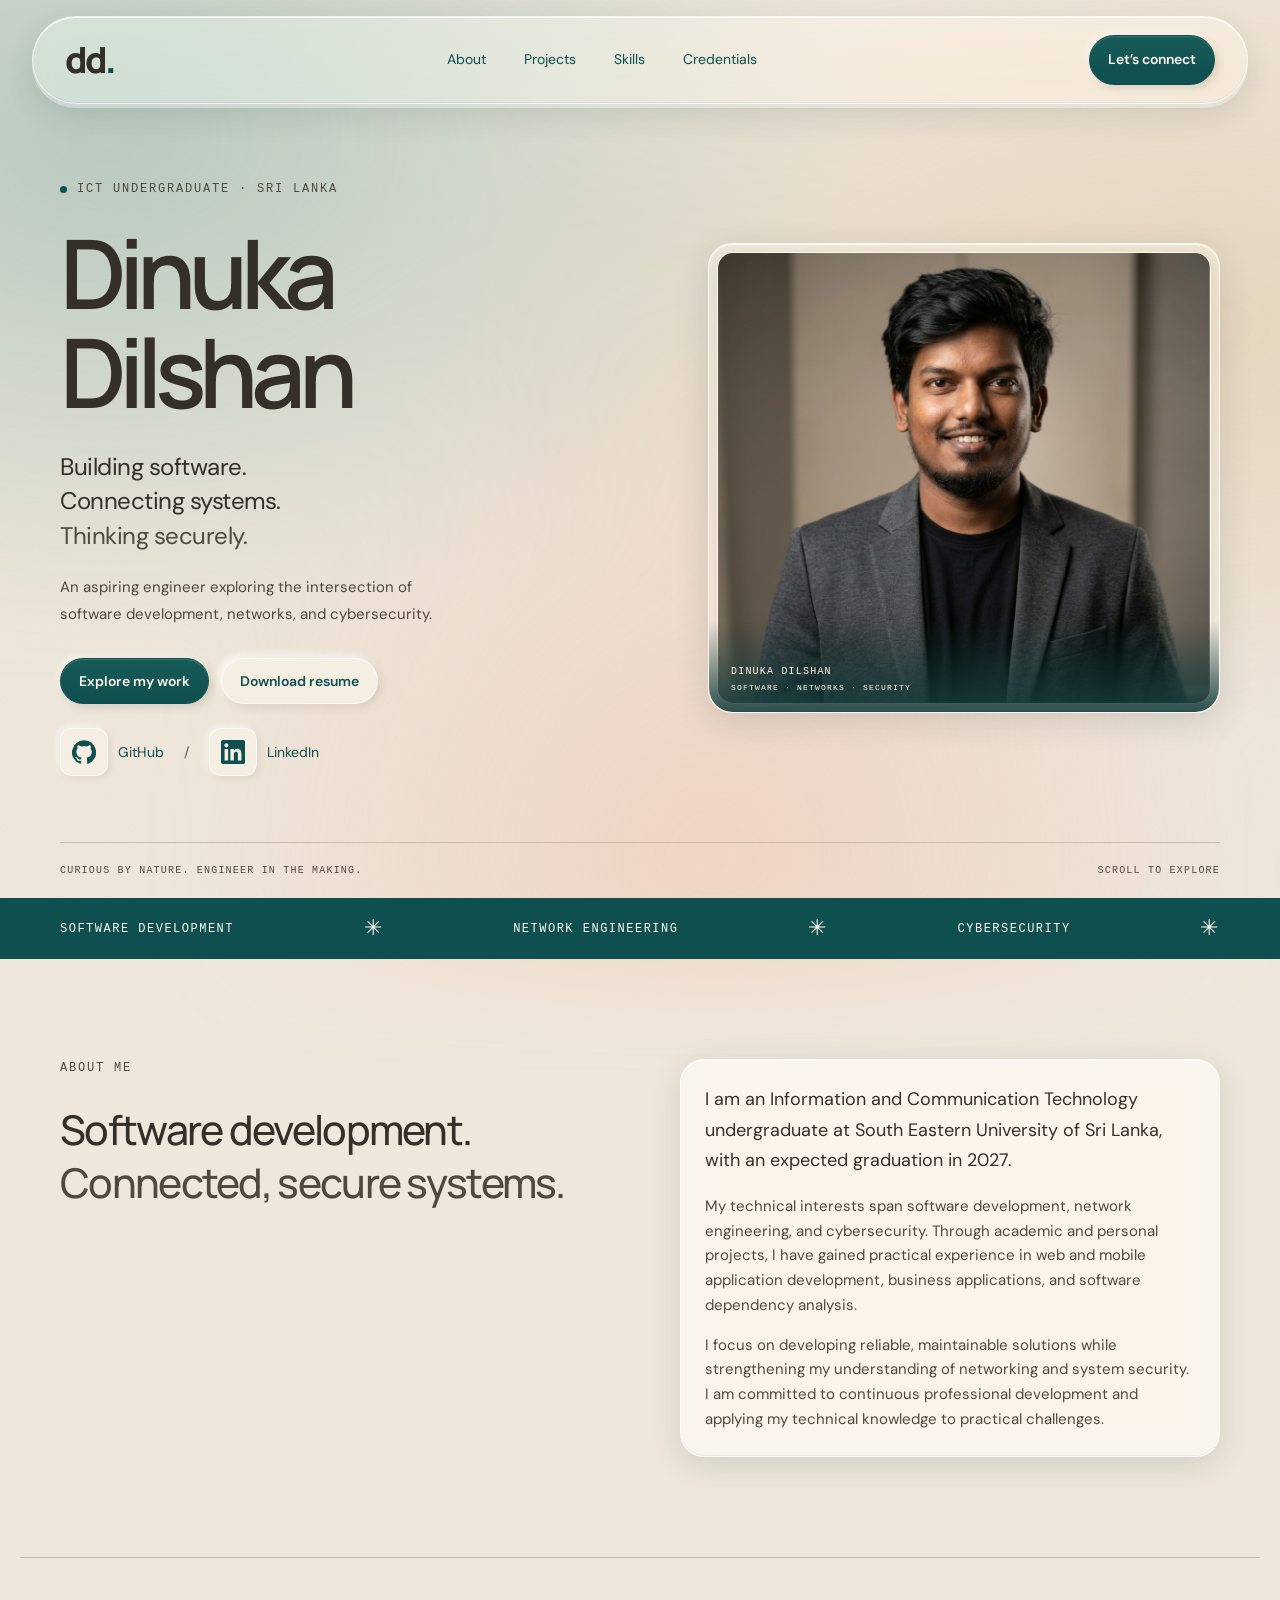
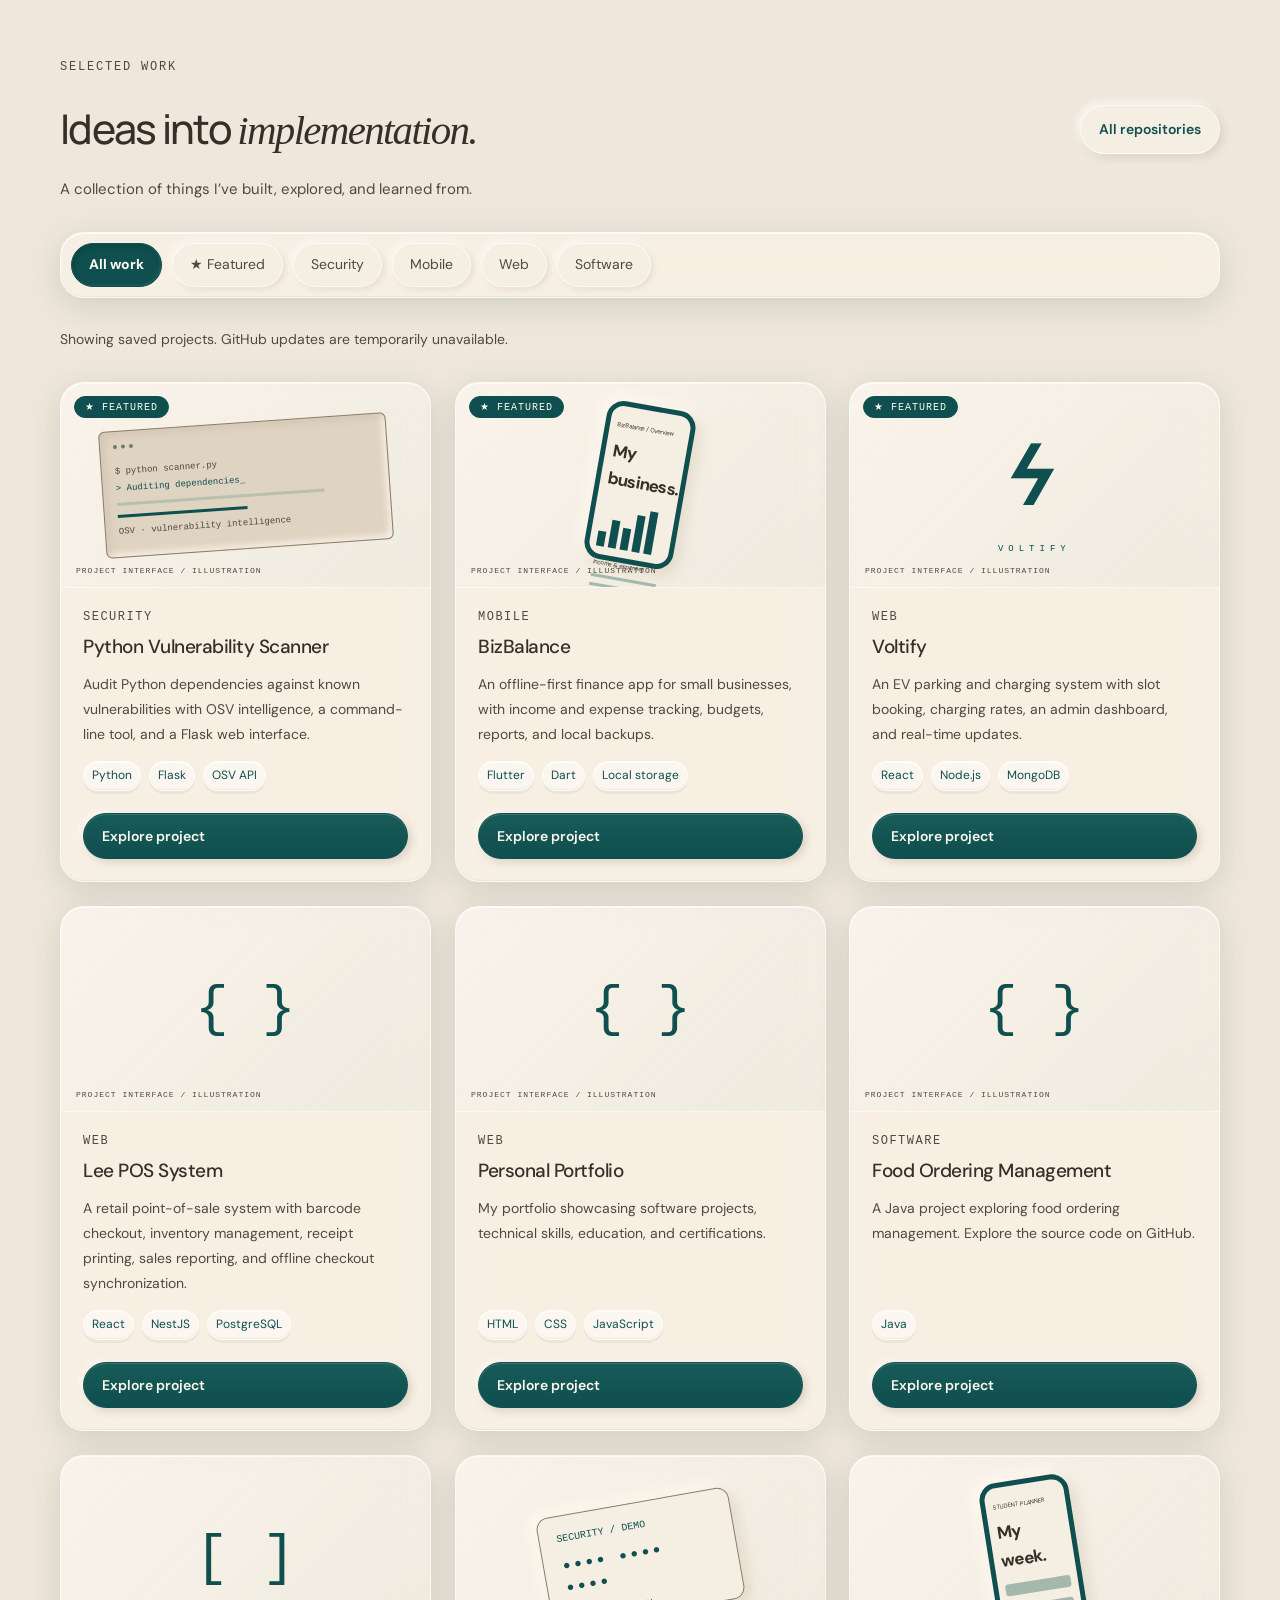
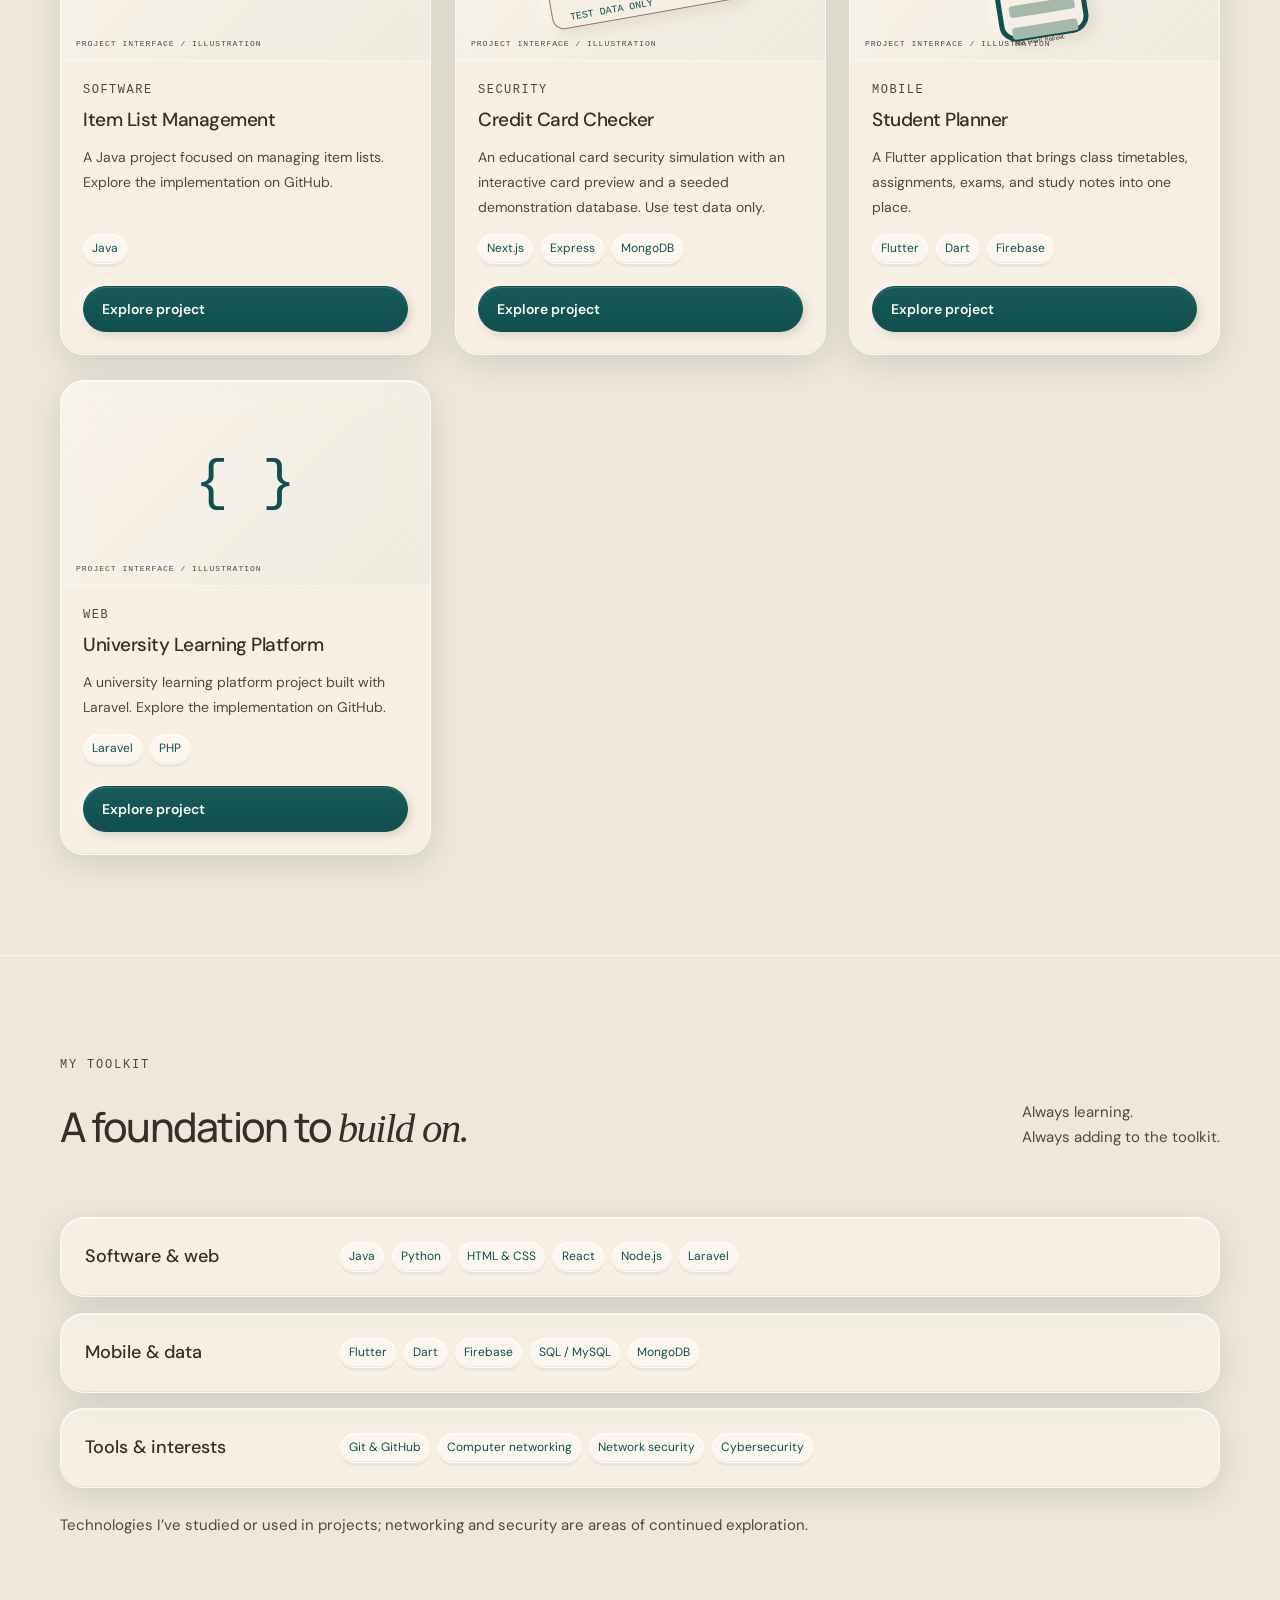
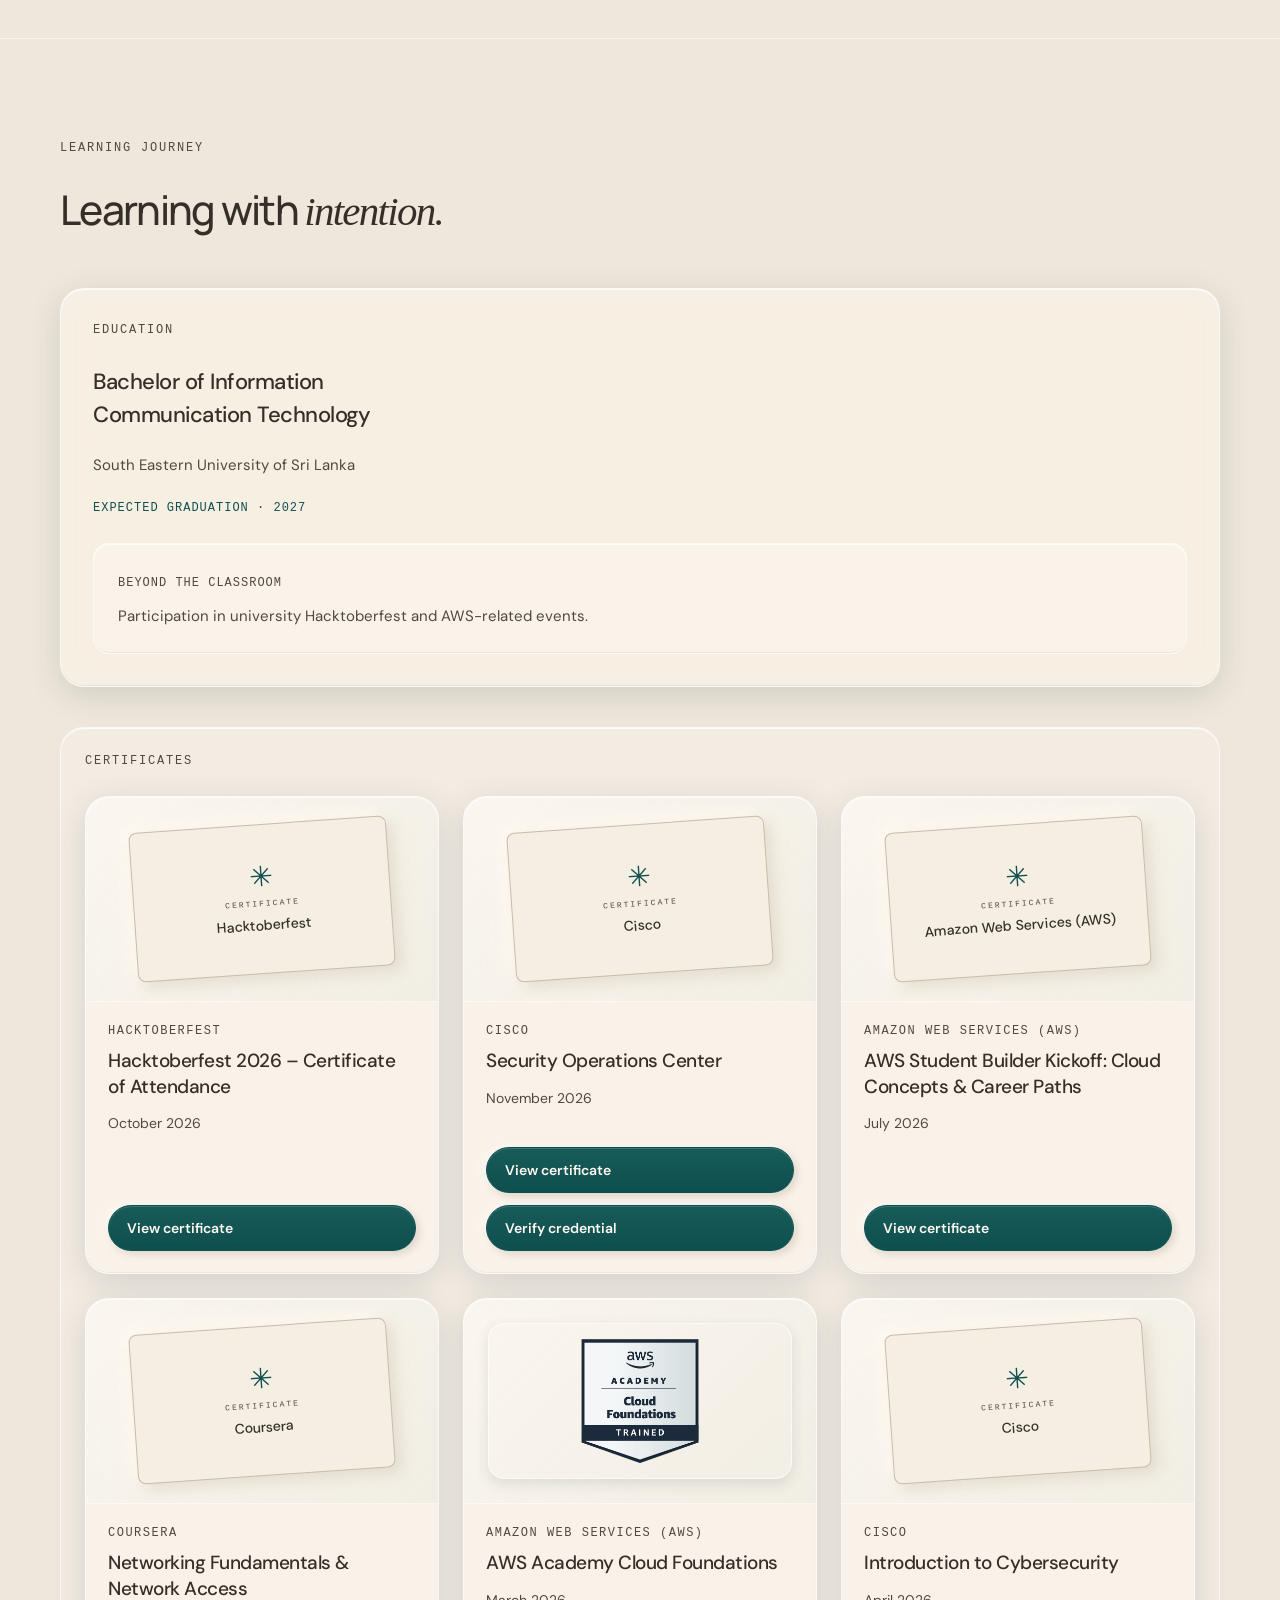
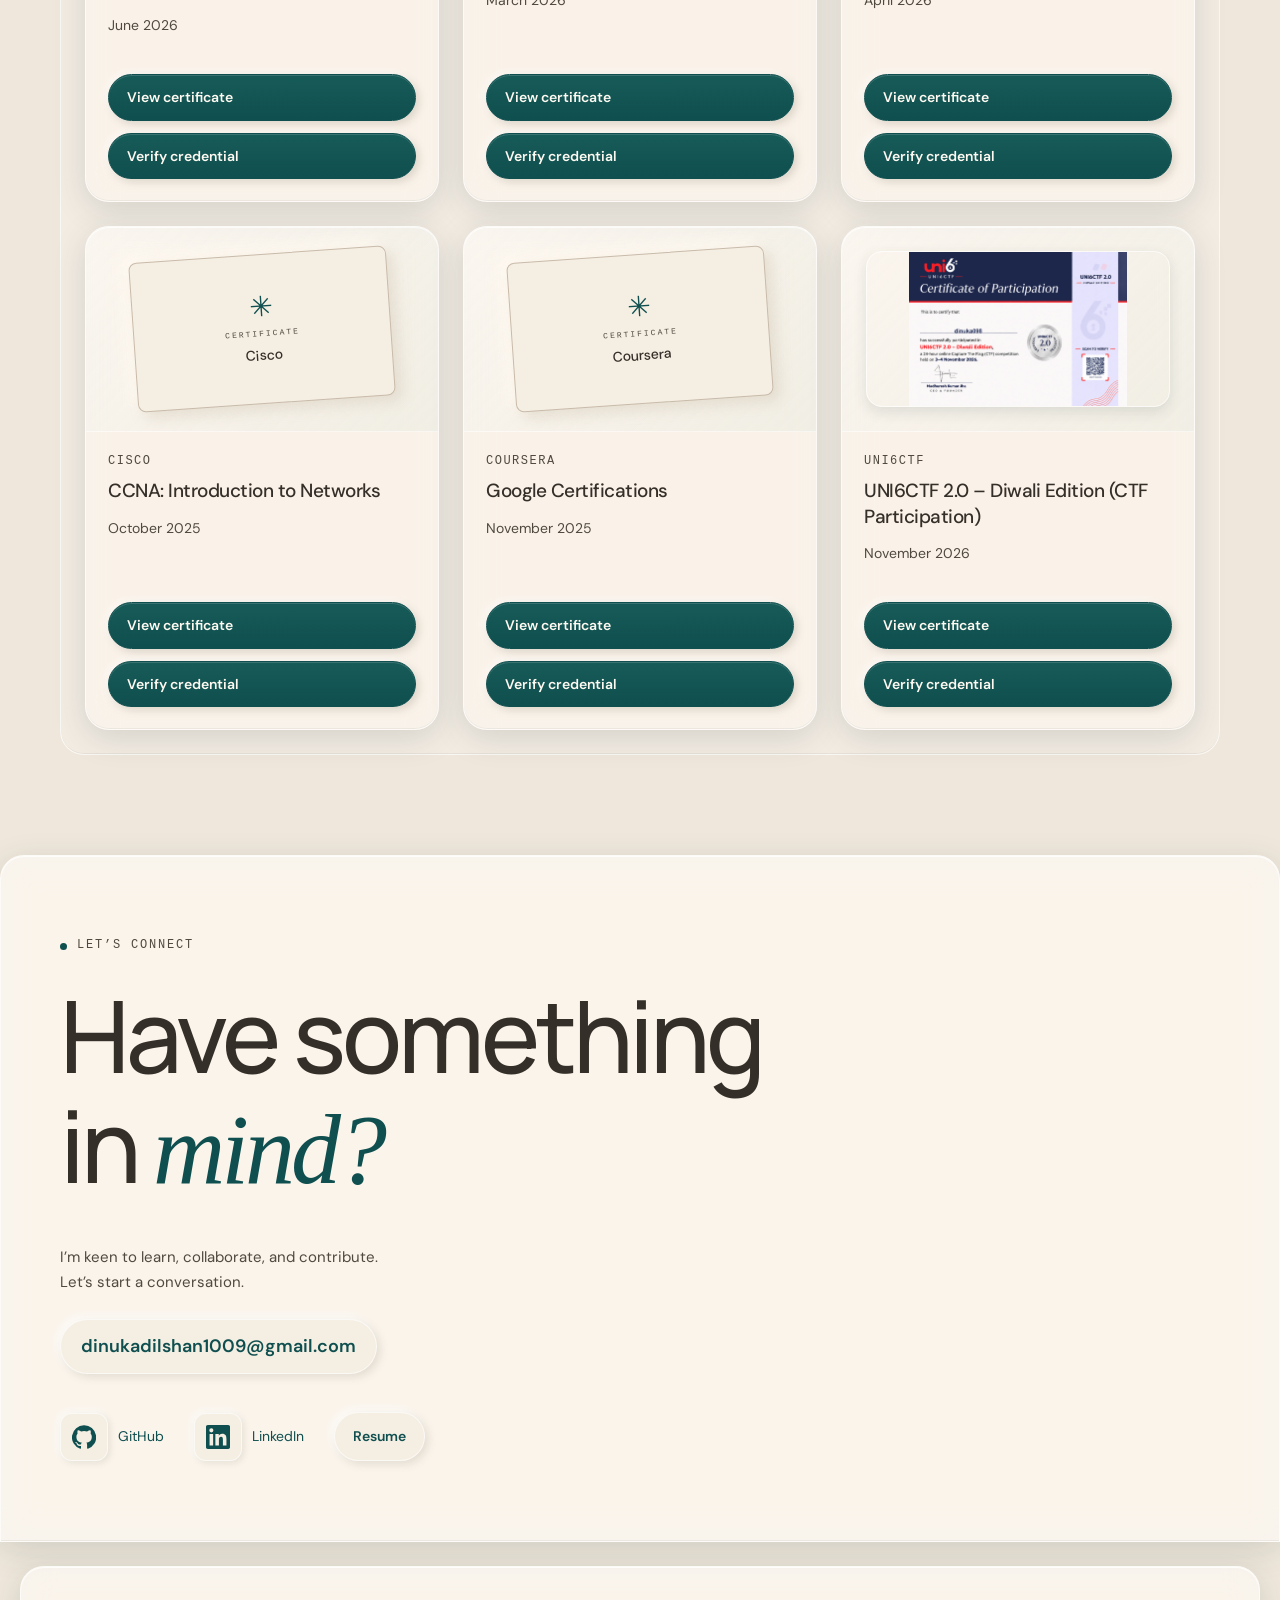
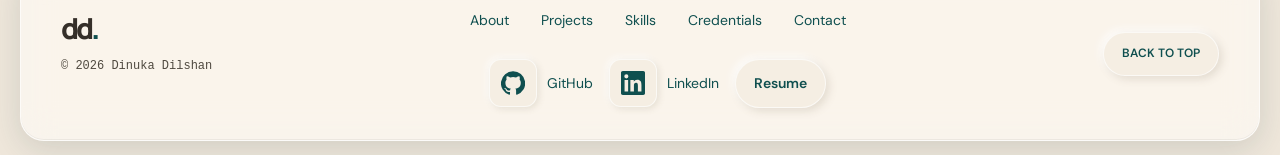
==== commit 04e68b42: "Align email button beneath the contact introduction" ====
--- a/index.html
+++ b/index.html
@@ -8,7 +8,7 @@
   <meta property="og:description" content="Software, networks, and security. Explore my projects, skills, and learning journey.">
   <title>Dinuka Dilshan — Software, Networks & Security</title>
   <link rel="icon" href="assets/favicon.svg" type="image/svg+xml">
-  <link rel="stylesheet" href="styles.css?v=10">
+  <link rel="stylesheet" href="styles.css?v=11">
 <script src="github-projects.js?v=3" defer></script>
 <script src="app.js?v=7" defer></script>
 </head>
--- a/styles.css
+++ b/styles.css
@@ -733,3 +733,7 @@
 .header nav a.is-active, .g3-footer-links a.is-active { box-shadow: none; }
 
 .filters button.active:active { background: #083636; color: var(--on-primary); }
+
+/* Keep the email action with the contact introduction and social links. */
+#contact .contact-bottom { display: flex; flex-direction: column; align-items: flex-start; gap: 24px; }
+#contact .email-link { margin-top: 0; }
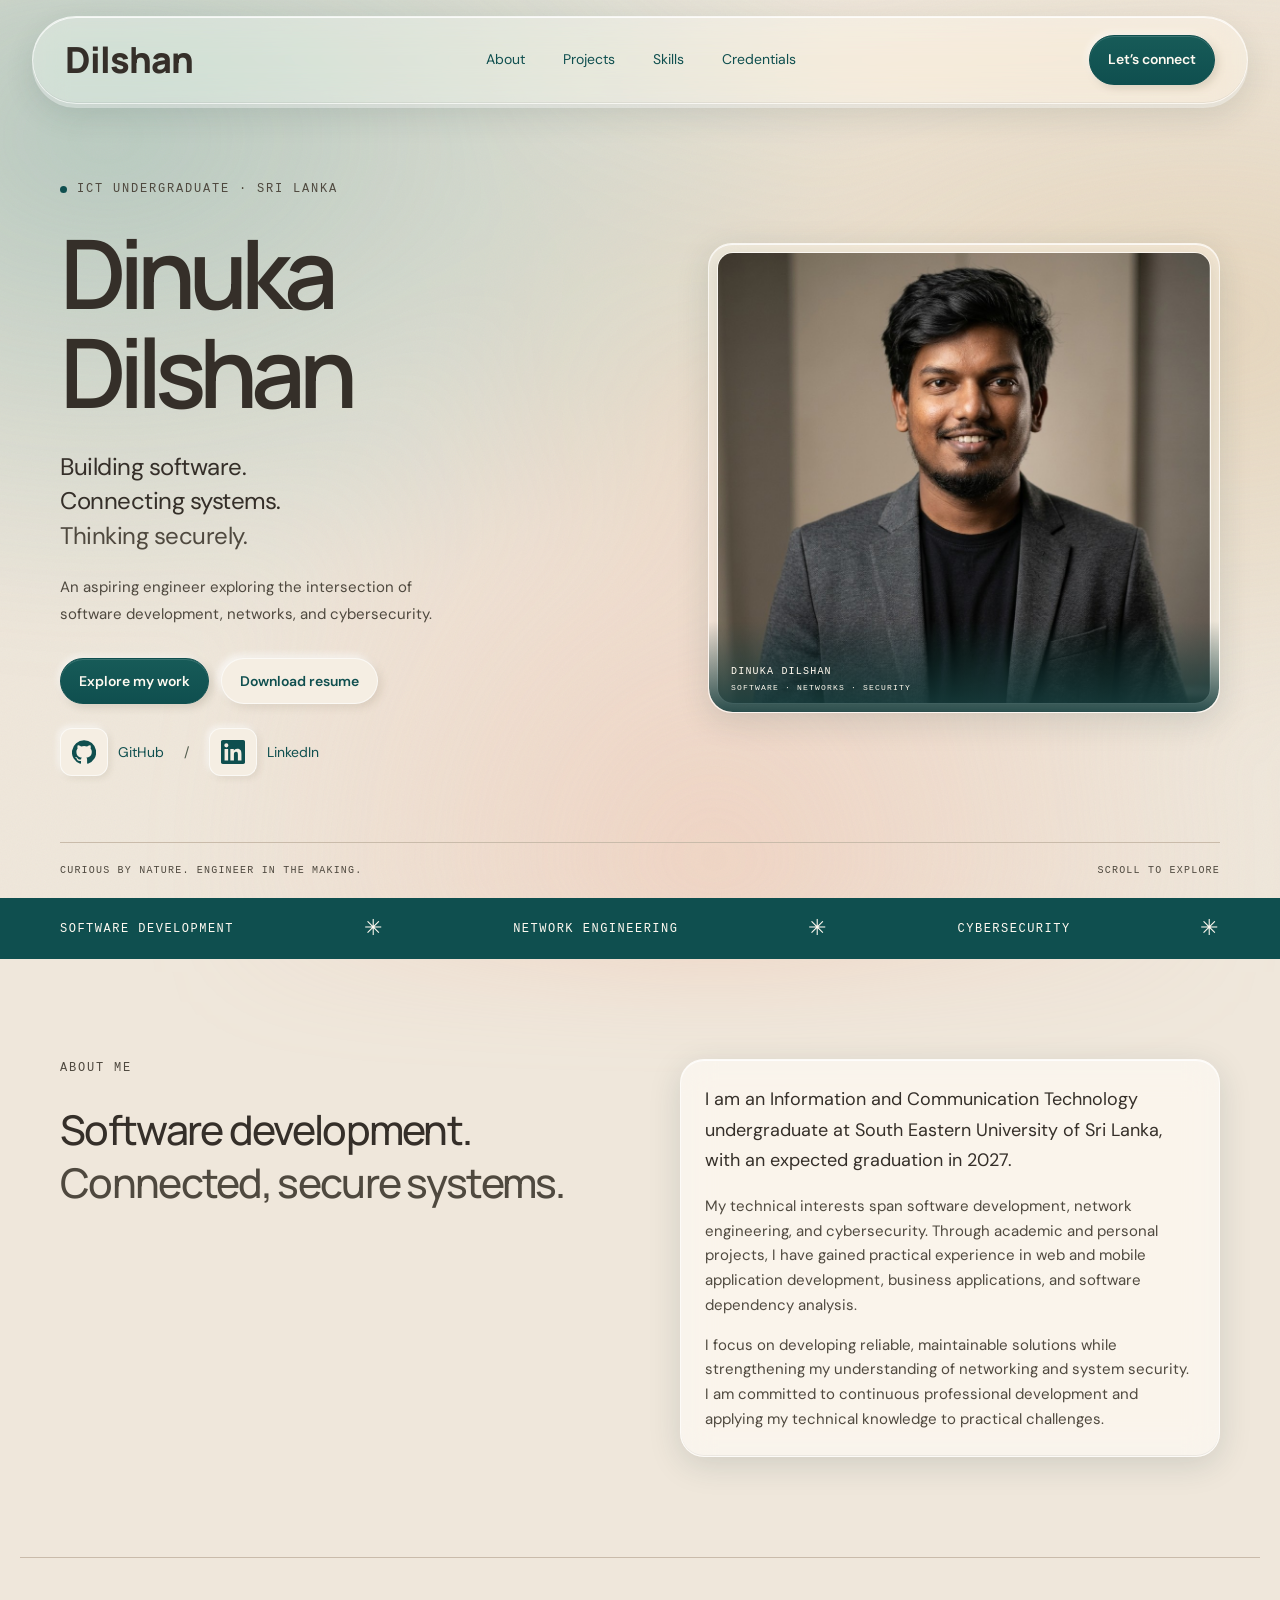
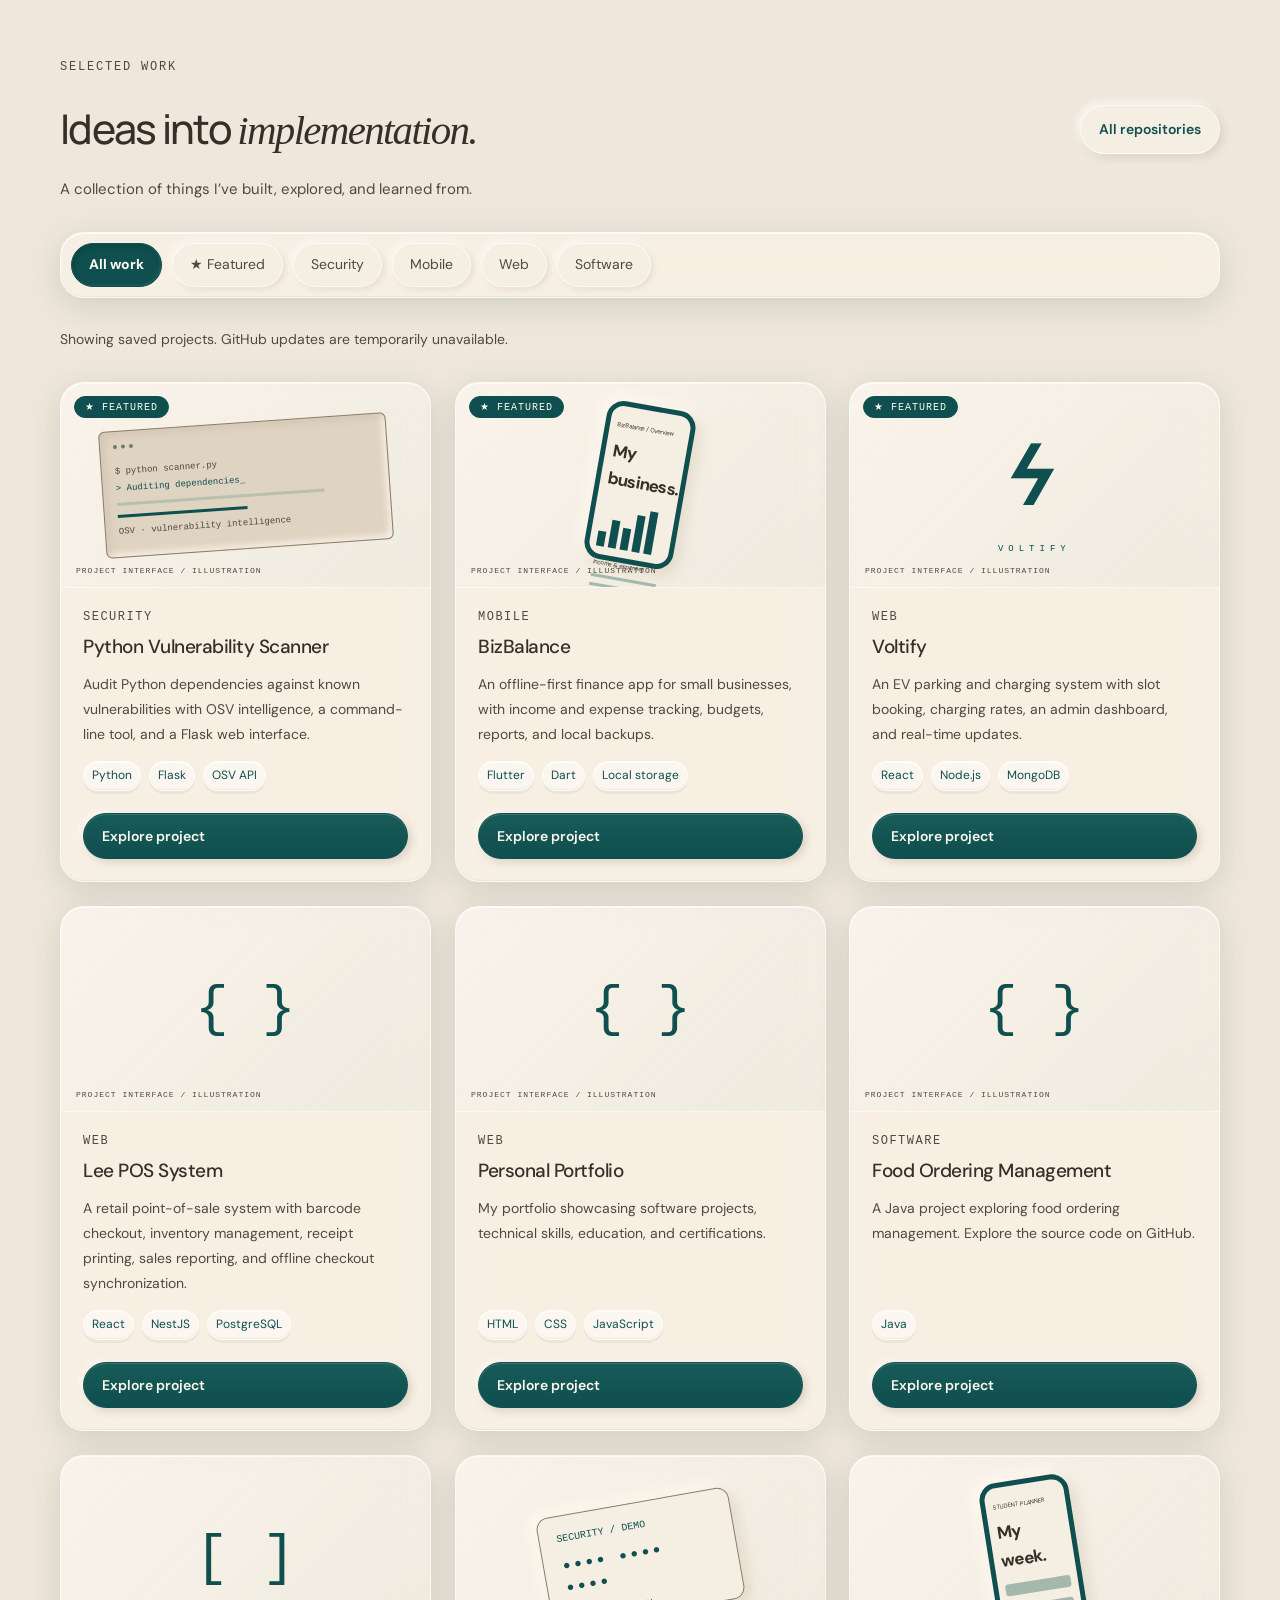
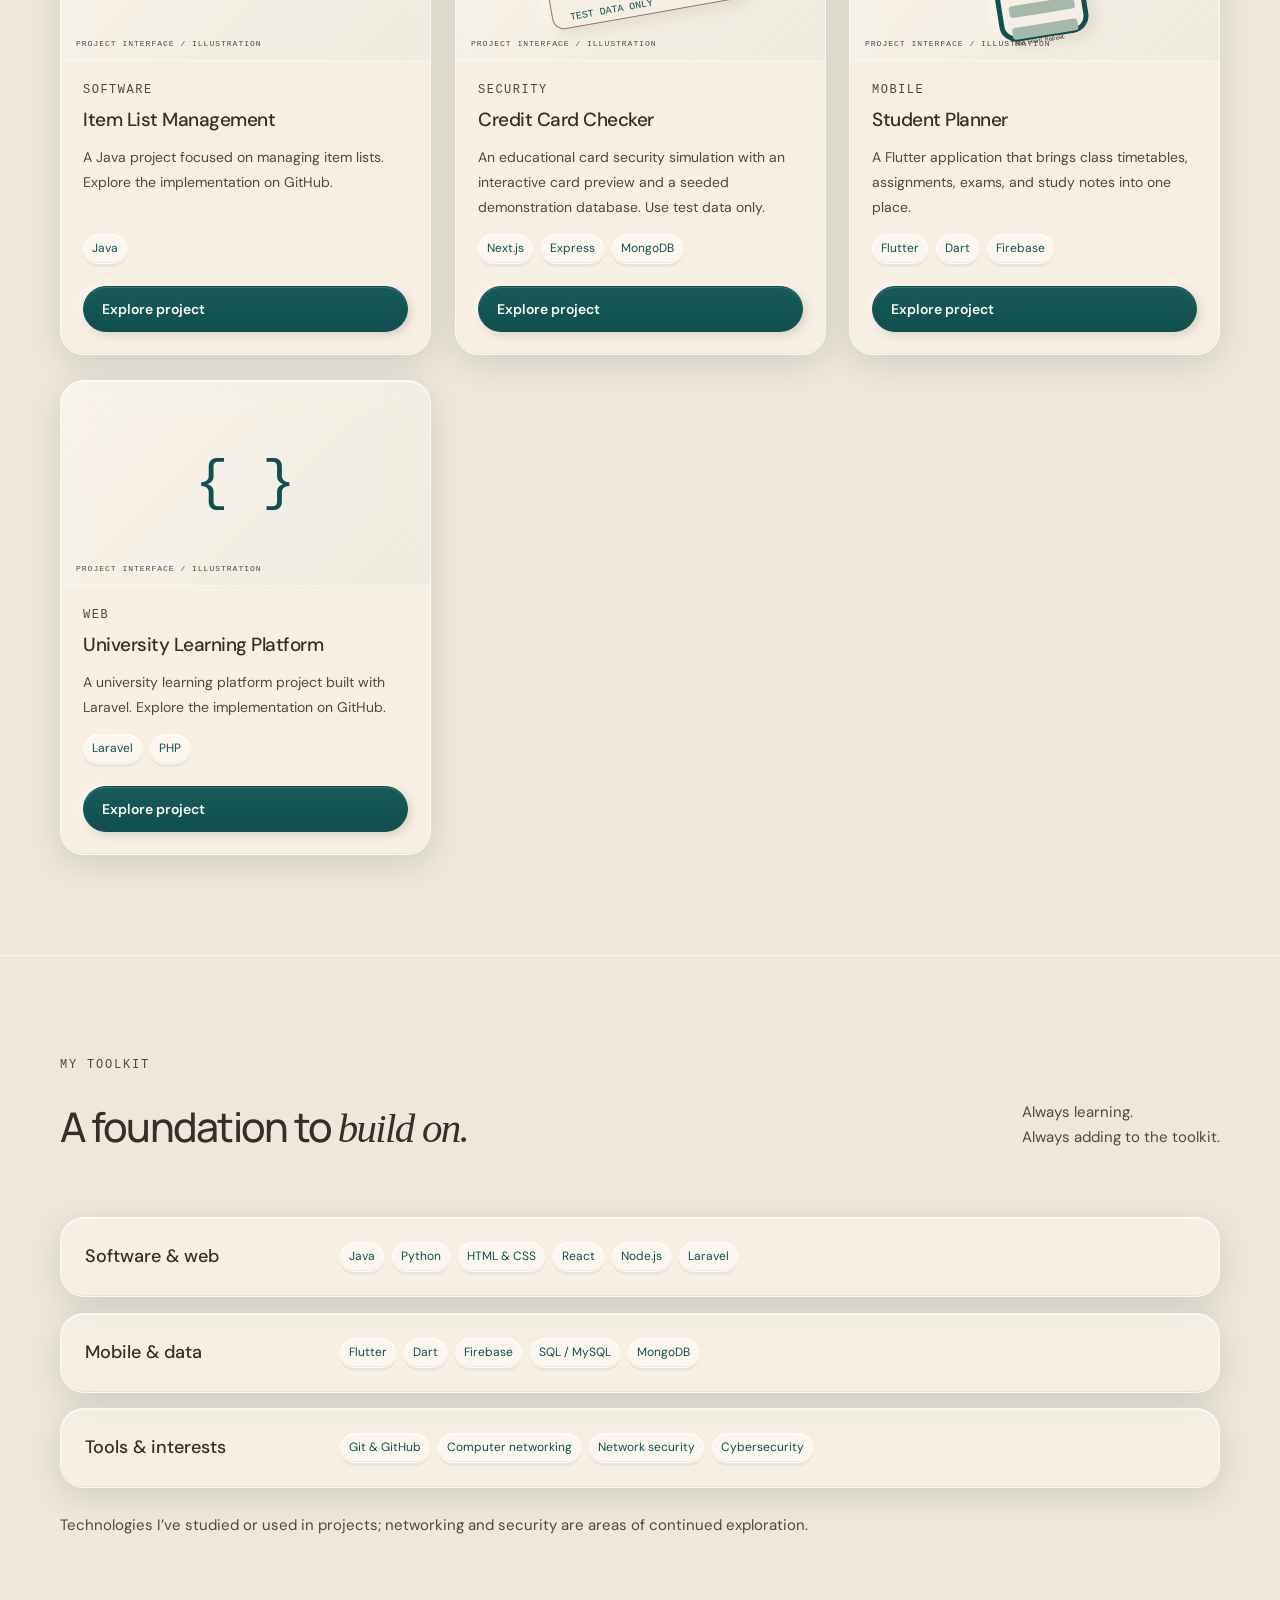
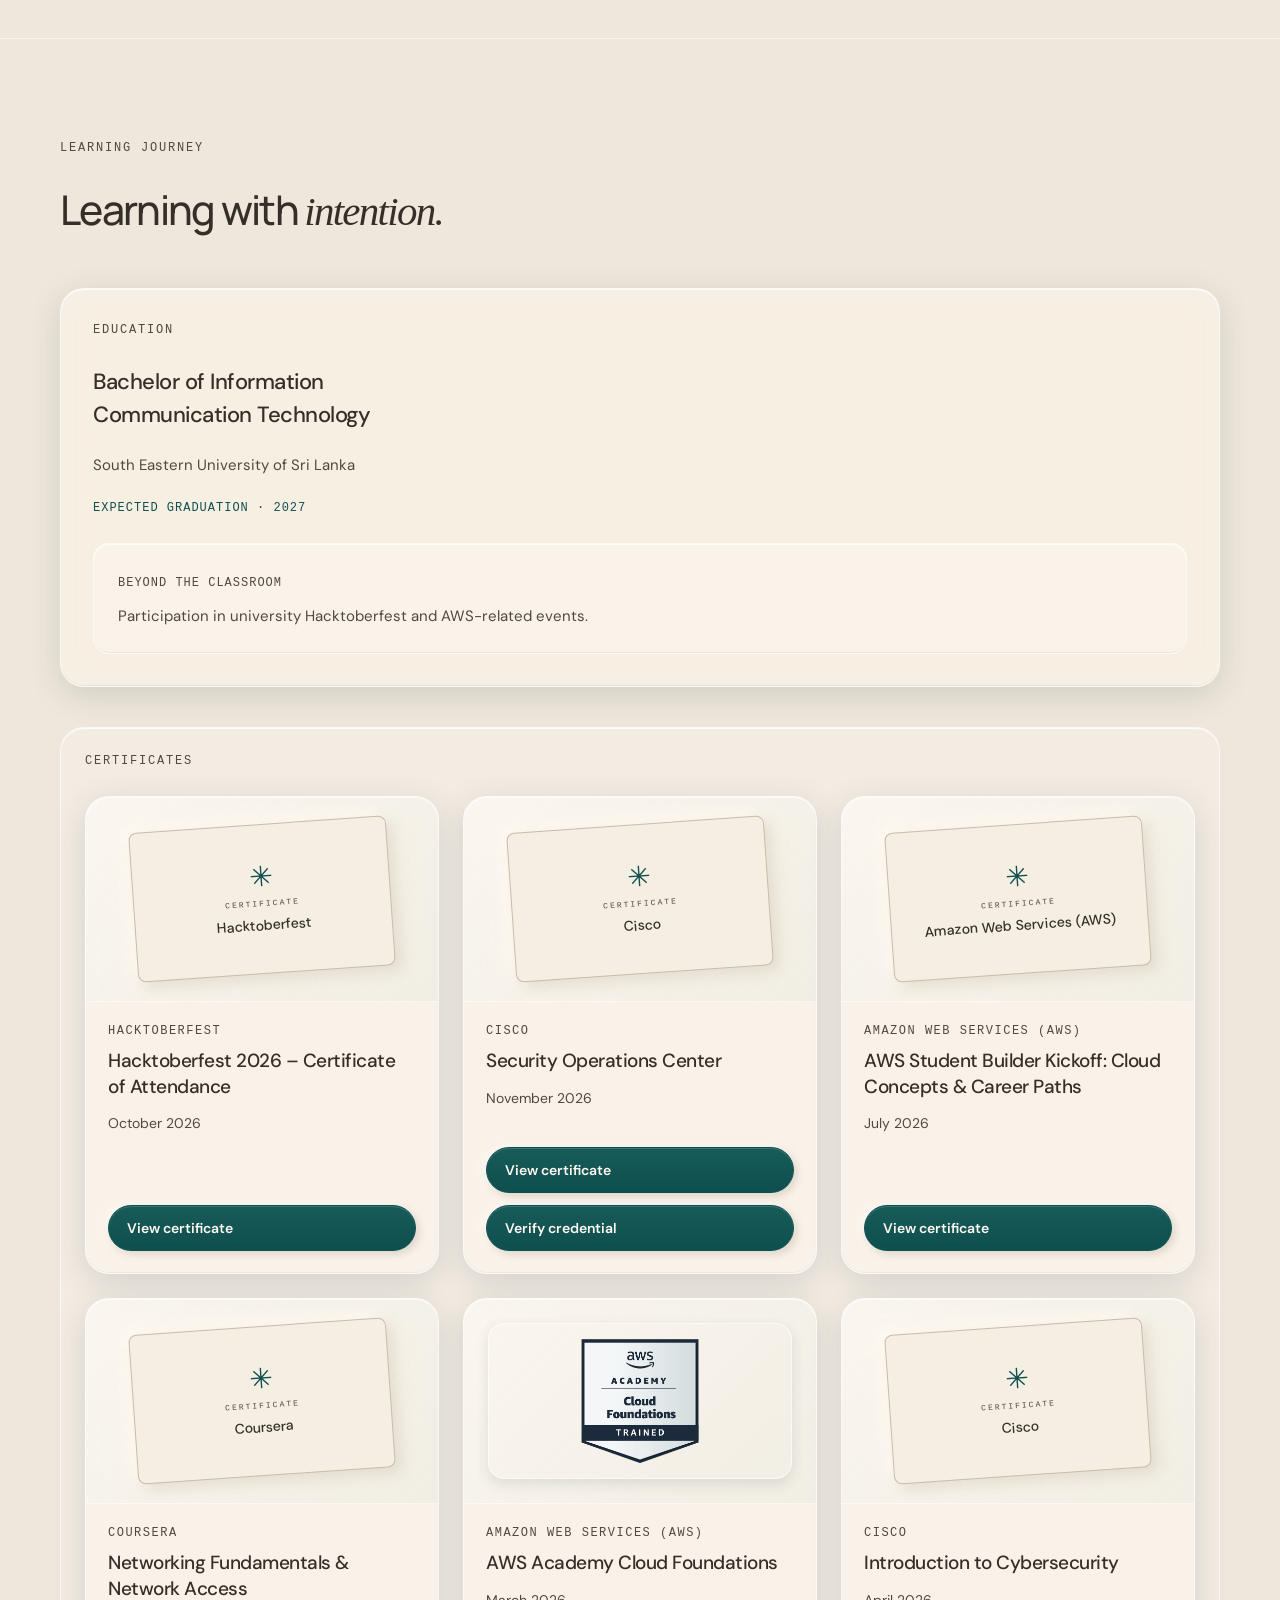
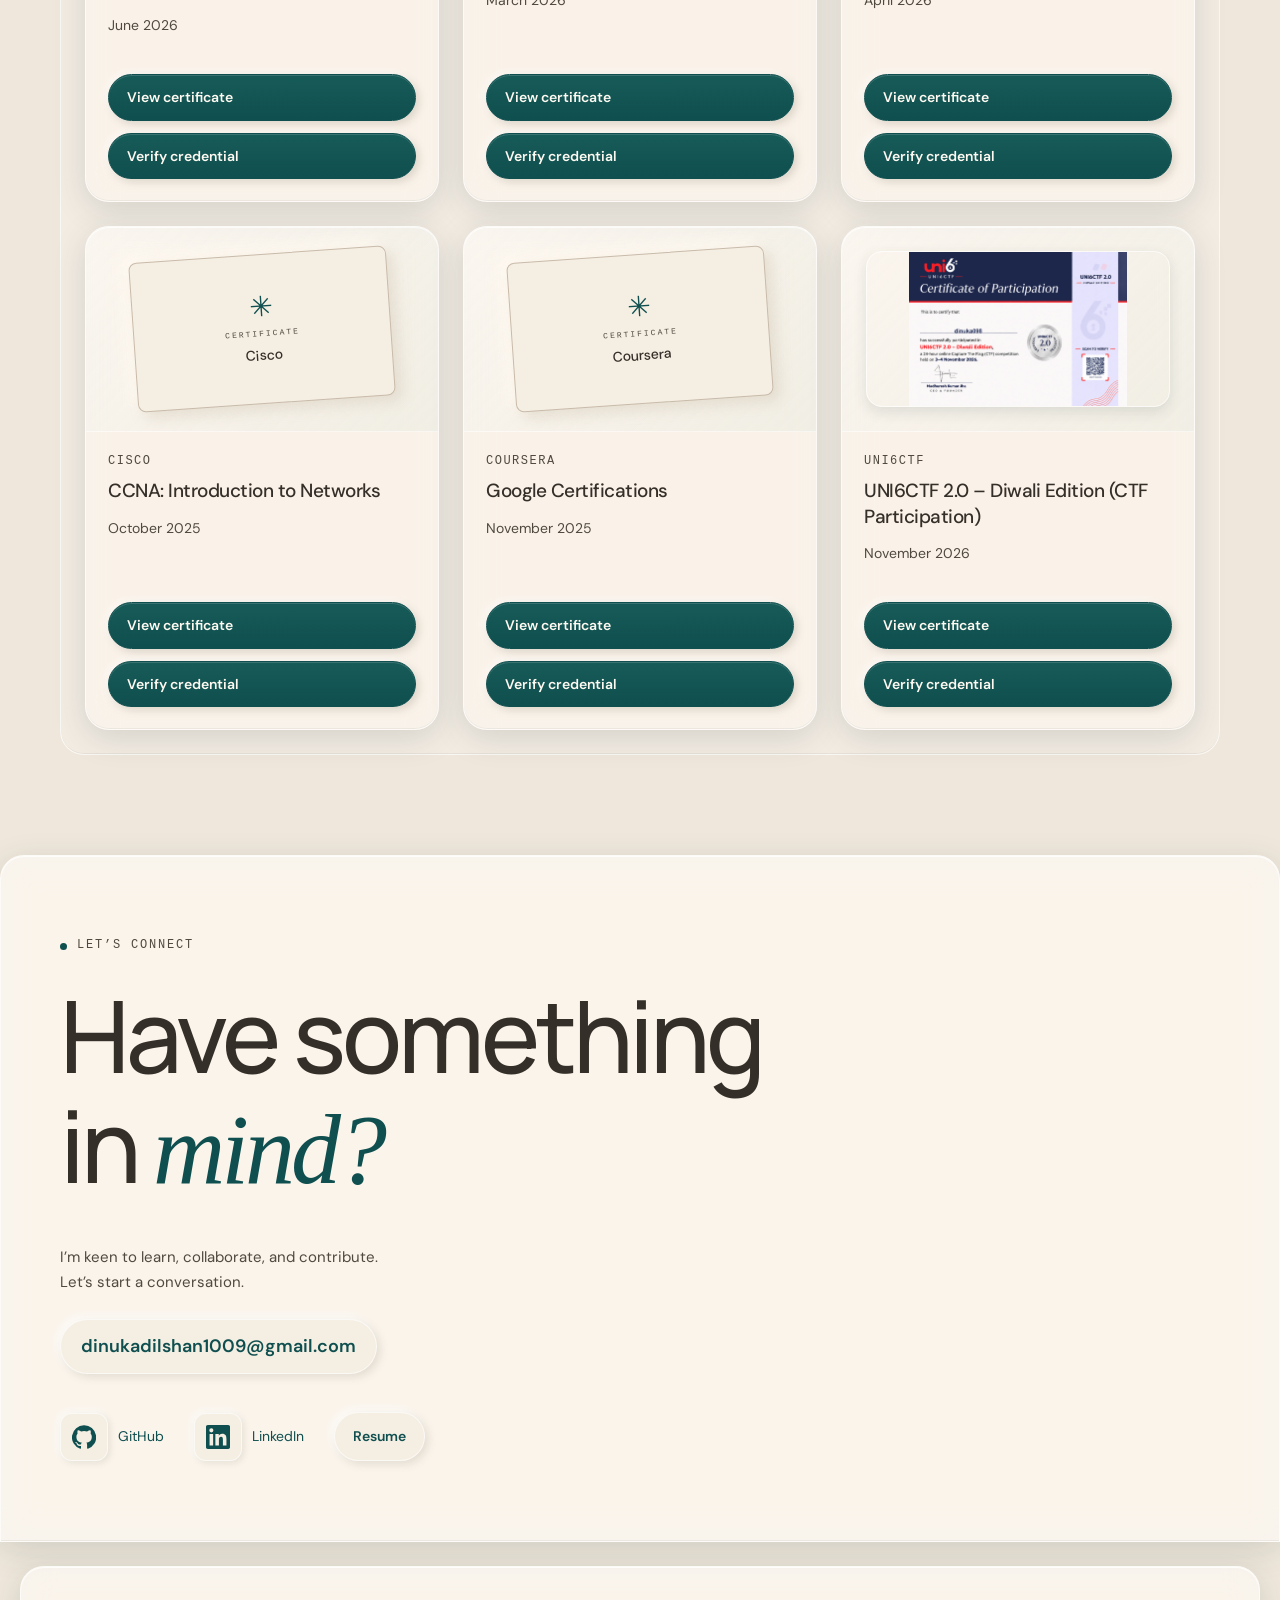
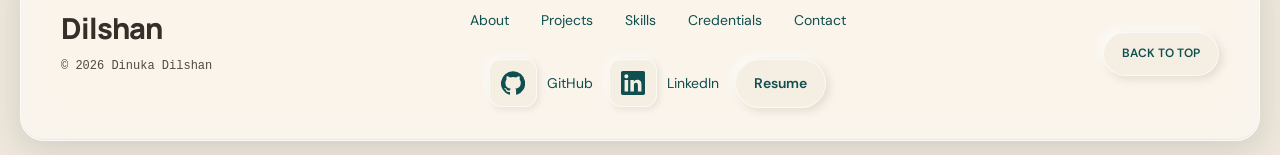
==== commit b17c3069: "Show Dilshan in navbar and footer wordmarks" ====
--- a/index.html
+++ b/index.html
@@ -7,14 +7,14 @@
   <meta property="og:title" content="Dinuka Dilshan | Developer Portfolio">
   <meta property="og:description" content="Software, networks, and security. Explore my projects, skills, and learning journey.">
   <title>Dinuka Dilshan — Software, Networks & Security</title>
-  <link rel="icon" href="assets/favicon.svg" type="image/svg+xml">
-  <link rel="stylesheet" href="styles.css?v=11">
+  <link rel="icon" href="assets/favicon.svg?v=2" type="image/svg+xml">
+  <link rel="stylesheet" href="styles.css?v=12">
 <script src="github-projects.js?v=3" defer></script>
 <script src="app.js?v=7" defer></script>
 </head>
 <body>
 <a class="skip" href="#main">Skip to content</a>
-<header class="header"><a class="wordmark" href="#home" aria-label="Dinuka Dilshan home">dd<span>.</span></a><button class="nav-toggle" type="button" aria-expanded="false" aria-controls="primary-navigation" aria-label="Open navigation menu"><svg class="ui-icon" viewBox="0 0 24 24" aria-hidden="true"><path d="M4 6h16M4 12h16M4 18h16"/></svg></button><nav id="primary-navigation" aria-label="Main navigation"><a href="#about">About</a><a href="#projects">Projects</a><a href="#skills">Skills</a><a href="#credentials">Credentials</a></nav><a class="nav-contact" href="#contact">Let’s connect <span></span></a></header>
+<header class="header"><a class="wordmark" href="#home" aria-label="Dinuka Dilshan home">Dilshan<span></span></a><button class="nav-toggle" type="button" aria-expanded="false" aria-controls="primary-navigation" aria-label="Open navigation menu"><svg class="ui-icon" viewBox="0 0 24 24" aria-hidden="true"><path d="M4 6h16M4 12h16M4 18h16"/></svg></button><nav id="primary-navigation" aria-label="Main navigation"><a href="#about">About</a><a href="#projects">Projects</a><a href="#skills">Skills</a><a href="#credentials">Credentials</a></nav><a class="nav-contact" href="#contact">Let’s connect <span></span></a></header>
 <main id="main">
 <section class="hero wrap" id="home">
   <div class="hero-copy">
@@ -31,5 +31,5 @@
 <section class="skills-section" id="skills"><div class="section wrap"><div class="section-heading"><div><p class="eyebrow">MY TOOLKIT</p><h2>A foundation to <span class="serif">build on.</span></h2></div><p class="heading-note">Always learning.<br>Always adding to the toolkit.</p></div><div class="skill-rows"><div class="skill-row g3-tilt" data-tilt><h3>Software & web</h3><div class="tags"><span>Java</span><span>Python</span><span>HTML & CSS</span><span>React</span><span>Node.js</span><span>Laravel</span></div></div><div class="skill-row g3-tilt" data-tilt><h3>Mobile & data</h3><div class="tags"><span>Flutter</span><span>Dart</span><span>Firebase</span><span>SQL / MySQL</span><span>MongoDB</span></div></div><div class="skill-row g3-tilt" data-tilt><h3>Tools & interests</h3><div class="tags"><span>Git & GitHub</span><span>Computer networking</span><span>Network security</span><span>Cybersecurity</span></div></div></div><p class="skills-note">Technologies I’ve studied or used in projects; networking and security are areas of continued exploration.</p></div></section>
 <section class="section wrap" id="credentials"><div class="section-heading"><div><p class="eyebrow">LEARNING JOURNEY</p><h2>Learning with <span class="serif">intention.</span></h2></div></div><div class="credentials-grid"><article class="education g3-tilt" data-tilt><div class="small-icon"></div><p class="eyebrow">EDUCATION</p><h3>Bachelor of Information<br>Communication Technology</h3><p>South Eastern University of Sri Lanka</p><span class="label">EXPECTED GRADUATION · 2027</span><div class="activities g3-tilt" data-tilt><small>BEYOND THE CLASSROOM</small><p>Participation in university Hacktoberfest and AWS-related events.</p></div></article><div class="certificates"><p class="eyebrow">CERTIFICATES</p><div class="projects-grid" id="certificate-list"><h3>The learning continues.</h3><p>Certificate documents will be added here as they become available.</p><a class="text-link g3-credential-social" href="https://www.linkedin.com/in/dinuka-dilshan-2193512b1/" target="_blank" rel="noopener noreferrer"><svg class="g3-brand-icon" viewBox="0 0 24 24" aria-hidden="true" focusable="false"><path d="M20.45 20.45H16.9v-5.57c0-1.33-.03-3.04-1.85-3.04-1.85 0-2.13 1.45-2.13 2.94v5.67H9.37V9h3.41v1.56h.05a3.74 3.74 0 0 1 3.36-1.85c3.6 0 4.26 2.37 4.26 5.45v6.29ZM5.35 7.43a2.06 2.06 0 1 1 0-4.12 2.06 2.06 0 0 1 0 4.12Zm1.78 13.02H3.57V9h3.56v11.45ZM22.22 0H1.77C.8 0 0 .77 0 1.72v20.56C0 23.23.8 24 1.77 24h20.45c.98 0 1.78-.77 1.78-1.72V1.72C24 .77 23.2 0 22.22 0Z"/></svg>Visit my LinkedIn profile</a></div></div></div></section>
 <section class="contact-section" id="contact"><div class="wrap"><p class="eyebrow"><span class="status-dot"></span> LET’S CONNECT</p><h2>Have something<br>in <span class="serif accent">mind?</span></h2><div class="contact-bottom"><p>I’m keen to learn, collaborate, and contribute.<br>Let’s start a conversation.</p><a class="email-link" href="mailto:dinukadilshan1009@gmail.com">dinukadilshan1009@gmail.com <span></span></a></div><div class="contact-links"><a href="https://github.com/dinuka0987" target="_blank" rel="noopener noreferrer" class="g3-social-link" aria-label="GitHub profile"><span class="g3-icon-shell"><svg class="g3-brand-icon" viewBox="0 0 24 24" aria-hidden="true" focusable="false"><path d="M12 .3a12 12 0 0 0-3.8 23.4c.6.1.8-.3.8-.6v-2.2c-3.3.7-4-1.4-4-1.4-.5-1.4-1.3-1.7-1.3-1.7-1.1-.8.1-.8.1-.8 1.2.1 1.8 1.2 1.8 1.2 1.1 1.8 2.8 1.3 3.5 1 .1-.8.4-1.3.8-1.6-2.7-.3-5.5-1.3-5.5-5.9 0-1.3.5-2.4 1.2-3.2-.1-.3-.5-1.6.2-3.2 0 0 1-.3 3.3 1.2a11.3 11.3 0 0 1 6 0c2.3-1.5 3.3-1.2 3.3-1.2.7 1.6.3 2.9.2 3.2.8.8 1.2 1.9 1.2 3.2 0 4.6-2.8 5.6-5.5 5.9.4.4.8 1.1.8 2.2v3.3c0 .3.2.7.8.6A12 12 0 0 0 12 .3Z"/></svg></span><span class="g3-social-label">GitHub</span></a><a href="https://www.linkedin.com/in/dinuka-dilshan-2193512b1/" target="_blank" rel="noopener noreferrer" class="g3-social-link" aria-label="LinkedIn profile"><span class="g3-icon-shell"><svg class="g3-brand-icon" viewBox="0 0 24 24" aria-hidden="true" focusable="false"><path d="M20.45 20.45H16.9v-5.57c0-1.33-.03-3.04-1.85-3.04-1.85 0-2.13 1.45-2.13 2.94v5.67H9.37V9h3.41v1.56h.05a3.74 3.74 0 0 1 3.36-1.85c3.6 0 4.26 2.37 4.26 5.45v6.29ZM5.35 7.43a2.06 2.06 0 1 1 0-4.12 2.06 2.06 0 0 1 0 4.12Zm1.78 13.02H3.57V9h3.56v11.45ZM22.22 0H1.77C.8 0 0 .77 0 1.72v20.56C0 23.23.8 24 1.77 24h20.45c.98 0 1.78-.77 1.78-1.72V1.72C24 .77 23.2 0 22.22 0Z"/></svg></span><span class="g3-social-label">LinkedIn</span></a><a class="resume-link g3-resume-link" href="assets/Dinuka_Dilshan_Resume.pdf" download>Resume</a></div></div></section>
-</main><footer class="wrap"><a class="wordmark" href="#home">dd<span>.</span></a><p>© <span id="year">2026</span> Dinuka Dilshan</p><nav class="g3-footer-links" aria-label="Footer navigation"><a href="#about">About</a><a href="#projects">Projects</a><a href="#skills">Skills</a><a href="#credentials">Credentials</a><a href="#contact">Contact</a></nav><div class="g3-footer-social"><a class="g3-social-link" href="https://github.com/dinuka0987" target="_blank" rel="noopener noreferrer" aria-label="GitHub profile"><span class="g3-icon-shell"><svg class="g3-brand-icon" viewBox="0 0 24 24" aria-hidden="true" focusable="false"><path d="M12 .3a12 12 0 0 0-3.8 23.4c.6.1.8-.3.8-.6v-2.2c-3.3.7-4-1.4-4-1.4-.5-1.4-1.3-1.7-1.3-1.7-1.1-.8.1-.8.1-.8 1.2.1 1.8 1.2 1.8 1.2 1.1 1.8 2.8 1.3 3.5 1 .1-.8.4-1.3.8-1.6-2.7-.3-5.5-1.3-5.5-5.9 0-1.3.5-2.4 1.2-3.2-.1-.3-.5-1.6.2-3.2 0 0 1-.3 3.3 1.2a11.3 11.3 0 0 1 6 0c2.3-1.5 3.3-1.2 3.3-1.2.7 1.6.3 2.9.2 3.2.8.8 1.2 1.9 1.2 3.2 0 4.6-2.8 5.6-5.5 5.9.4.4.8 1.1.8 2.2v3.3c0 .3.2.7.8.6A12 12 0 0 0 12 .3Z"/></svg></span><span class="g3-social-label">GitHub</span></a><a class="g3-social-link" href="https://www.linkedin.com/in/dinuka-dilshan-2193512b1/" target="_blank" rel="noopener noreferrer" aria-label="LinkedIn profile"><span class="g3-icon-shell"><svg class="g3-brand-icon" viewBox="0 0 24 24" aria-hidden="true" focusable="false"><path d="M20.45 20.45H16.9v-5.57c0-1.33-.03-3.04-1.85-3.04-1.85 0-2.13 1.45-2.13 2.94v5.67H9.37V9h3.41v1.56h.05a3.74 3.74 0 0 1 3.36-1.85c3.6 0 4.26 2.37 4.26 5.45v6.29ZM5.35 7.43a2.06 2.06 0 1 1 0-4.12 2.06 2.06 0 0 1 0 4.12Zm1.78 13.02H3.57V9h3.56v11.45ZM22.22 0H1.77C.8 0 0 .77 0 1.72v20.56C0 23.23.8 24 1.77 24h20.45c.98 0 1.78-.77 1.78-1.72V1.72C24 .77 23.2 0 22.22 0Z"/></svg></span><span class="g3-social-label">LinkedIn</span></a><a class="resume-link g3-resume-link" href="assets/Dinuka_Dilshan_Resume.pdf" download>Resume</a></div><a class="g3-backtop" href="#home">BACK TO TOP</a></footer>
+</main><footer class="wrap"><a class="wordmark" href="#home">Dilshan<span></span></a><p>© <span id="year">2026</span> Dinuka Dilshan</p><nav class="g3-footer-links" aria-label="Footer navigation"><a href="#about">About</a><a href="#projects">Projects</a><a href="#skills">Skills</a><a href="#credentials">Credentials</a><a href="#contact">Contact</a></nav><div class="g3-footer-social"><a class="g3-social-link" href="https://github.com/dinuka0987" target="_blank" rel="noopener noreferrer" aria-label="GitHub profile"><span class="g3-icon-shell"><svg class="g3-brand-icon" viewBox="0 0 24 24" aria-hidden="true" focusable="false"><path d="M12 .3a12 12 0 0 0-3.8 23.4c.6.1.8-.3.8-.6v-2.2c-3.3.7-4-1.4-4-1.4-.5-1.4-1.3-1.7-1.3-1.7-1.1-.8.1-.8.1-.8 1.2.1 1.8 1.2 1.8 1.2 1.1 1.8 2.8 1.3 3.5 1 .1-.8.4-1.3.8-1.6-2.7-.3-5.5-1.3-5.5-5.9 0-1.3.5-2.4 1.2-3.2-.1-.3-.5-1.6.2-3.2 0 0 1-.3 3.3 1.2a11.3 11.3 0 0 1 6 0c2.3-1.5 3.3-1.2 3.3-1.2.7 1.6.3 2.9.2 3.2.8.8 1.2 1.9 1.2 3.2 0 4.6-2.8 5.6-5.5 5.9.4.4.8 1.1.8 2.2v3.3c0 .3.2.7.8.6A12 12 0 0 0 12 .3Z"/></svg></span><span class="g3-social-label">GitHub</span></a><a class="g3-social-link" href="https://www.linkedin.com/in/dinuka-dilshan-2193512b1/" target="_blank" rel="noopener noreferrer" aria-label="LinkedIn profile"><span class="g3-icon-shell"><svg class="g3-brand-icon" viewBox="0 0 24 24" aria-hidden="true" focusable="false"><path d="M20.45 20.45H16.9v-5.57c0-1.33-.03-3.04-1.85-3.04-1.85 0-2.13 1.45-2.13 2.94v5.67H9.37V9h3.41v1.56h.05a3.74 3.74 0 0 1 3.36-1.85c3.6 0 4.26 2.37 4.26 5.45v6.29ZM5.35 7.43a2.06 2.06 0 1 1 0-4.12 2.06 2.06 0 0 1 0 4.12Zm1.78 13.02H3.57V9h3.56v11.45ZM22.22 0H1.77C.8 0 0 .77 0 1.72v20.56C0 23.23.8 24 1.77 24h20.45c.98 0 1.78-.77 1.78-1.72V1.72C24 .77 23.2 0 22.22 0Z"/></svg></span><span class="g3-social-label">LinkedIn</span></a><a class="resume-link g3-resume-link" href="assets/Dinuka_Dilshan_Resume.pdf" download>Resume</a></div><a class="g3-backtop" href="#home">BACK TO TOP</a></footer>
 </body></html>
--- a/styles.css
+++ b/styles.css
@@ -737,3 +737,7 @@
 /* Keep the email action with the contact introduction and social links. */
 #contact .contact-bottom { display: flex; flex-direction: column; align-items: flex-start; gap: 24px; }
 #contact .email-link { margin-top: 0; }
+
+/* Full-name wordmark remains readable and fits beside mobile controls. */
+.wordmark { letter-spacing: -1px; }
+@media (max-width: 700px) { .header .wordmark { font-size: 26px; letter-spacing: -.75px; } }
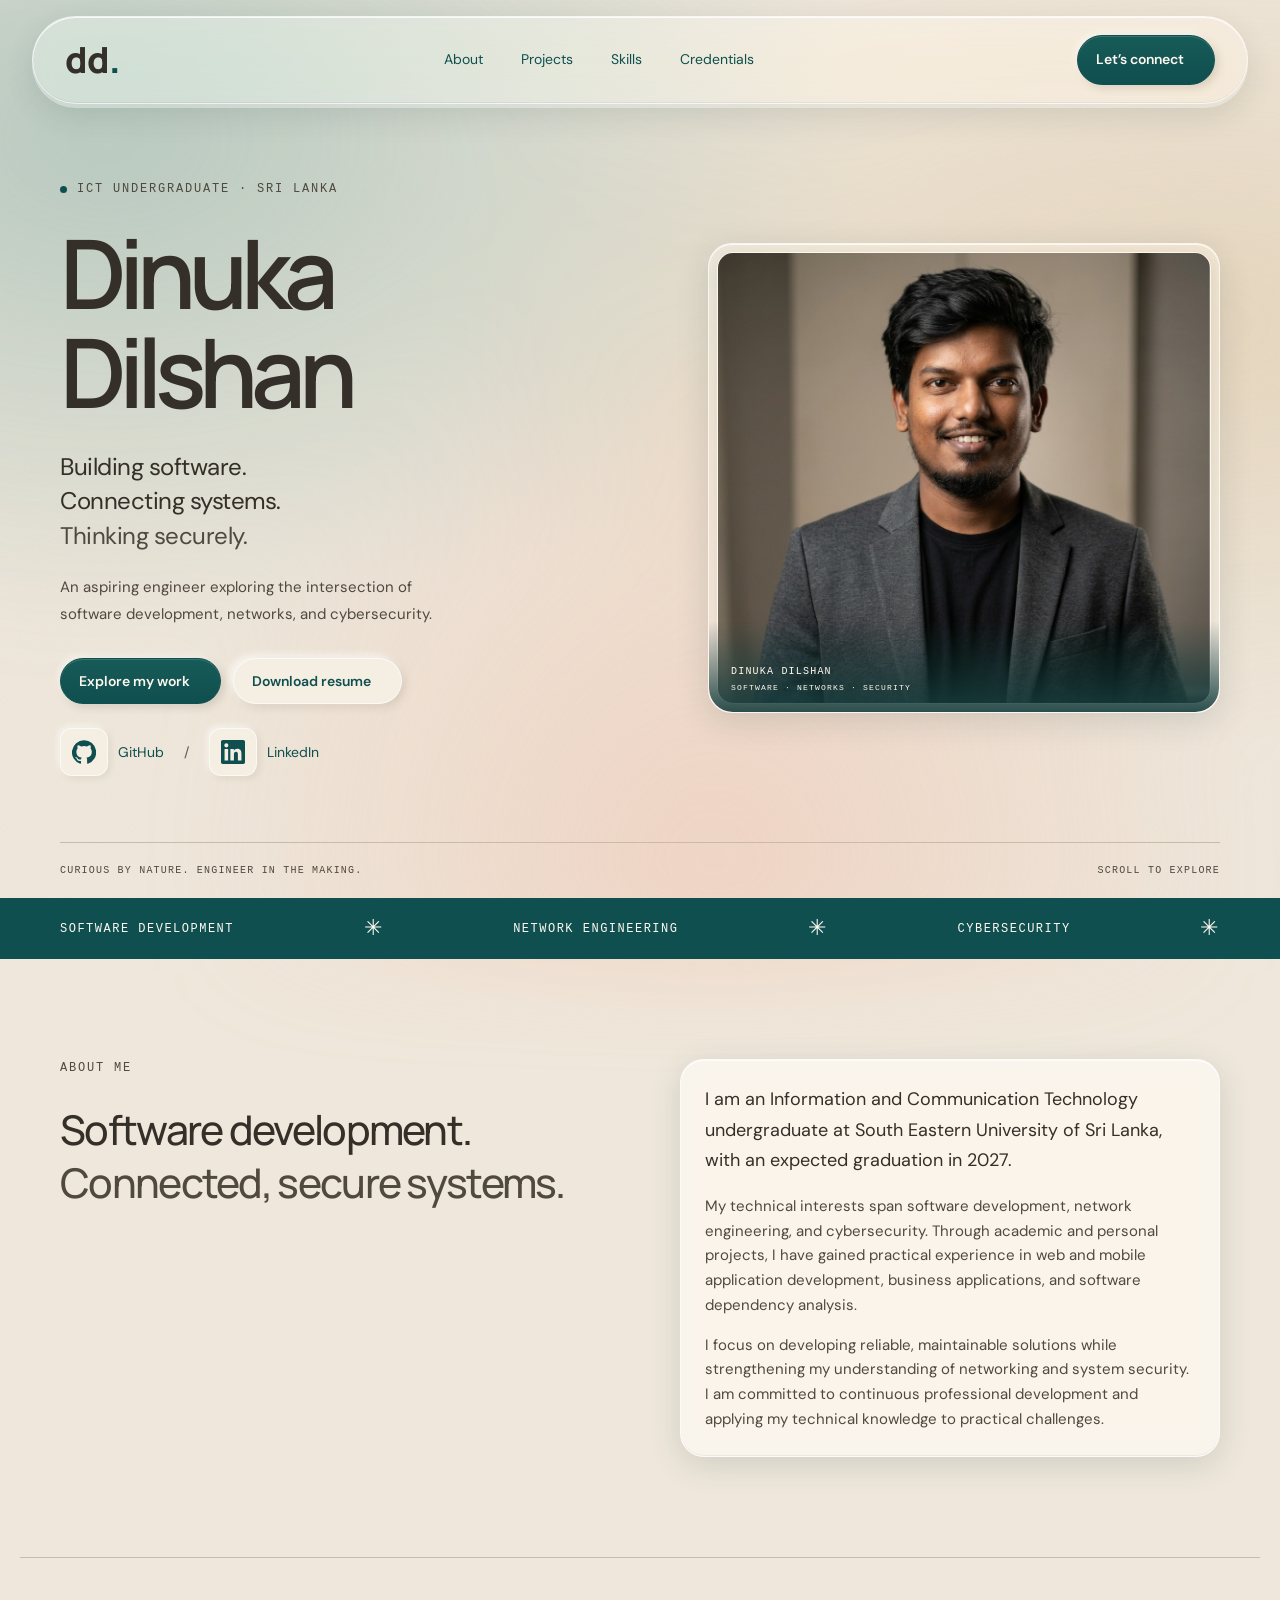
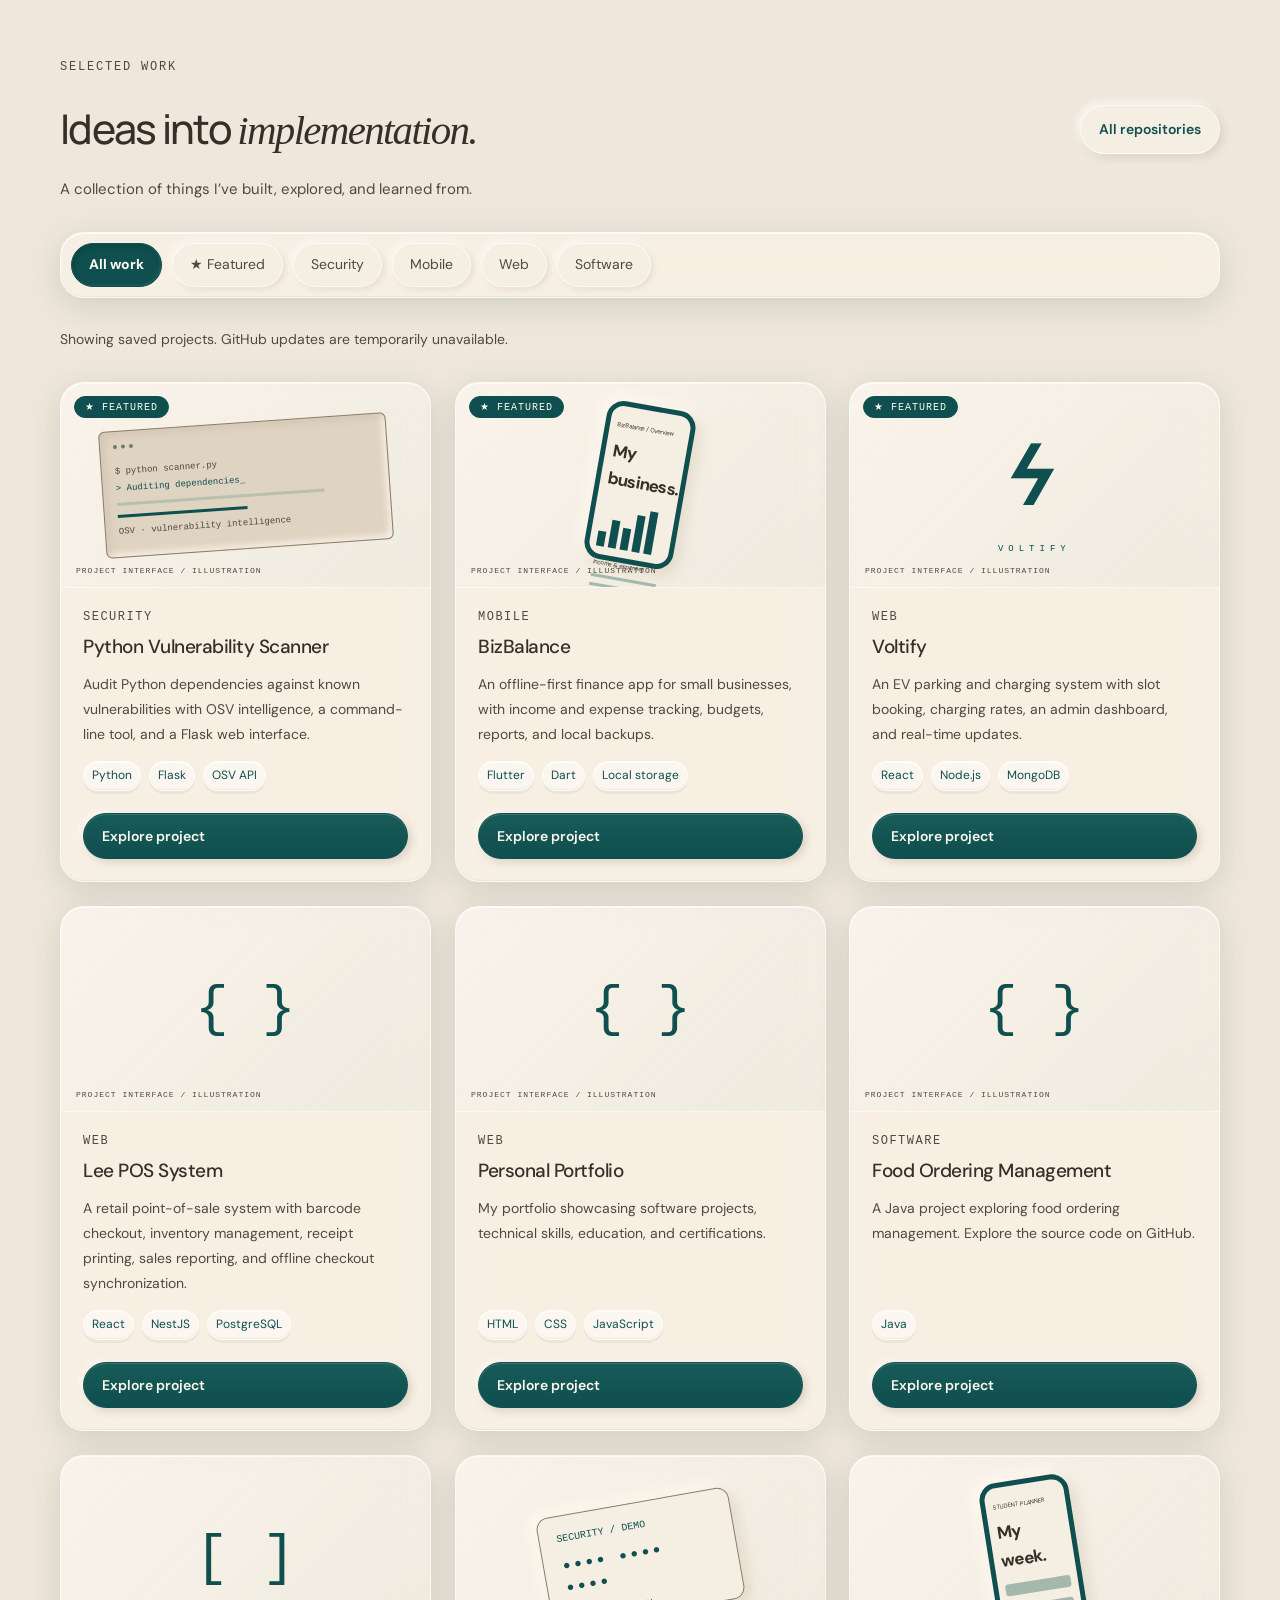
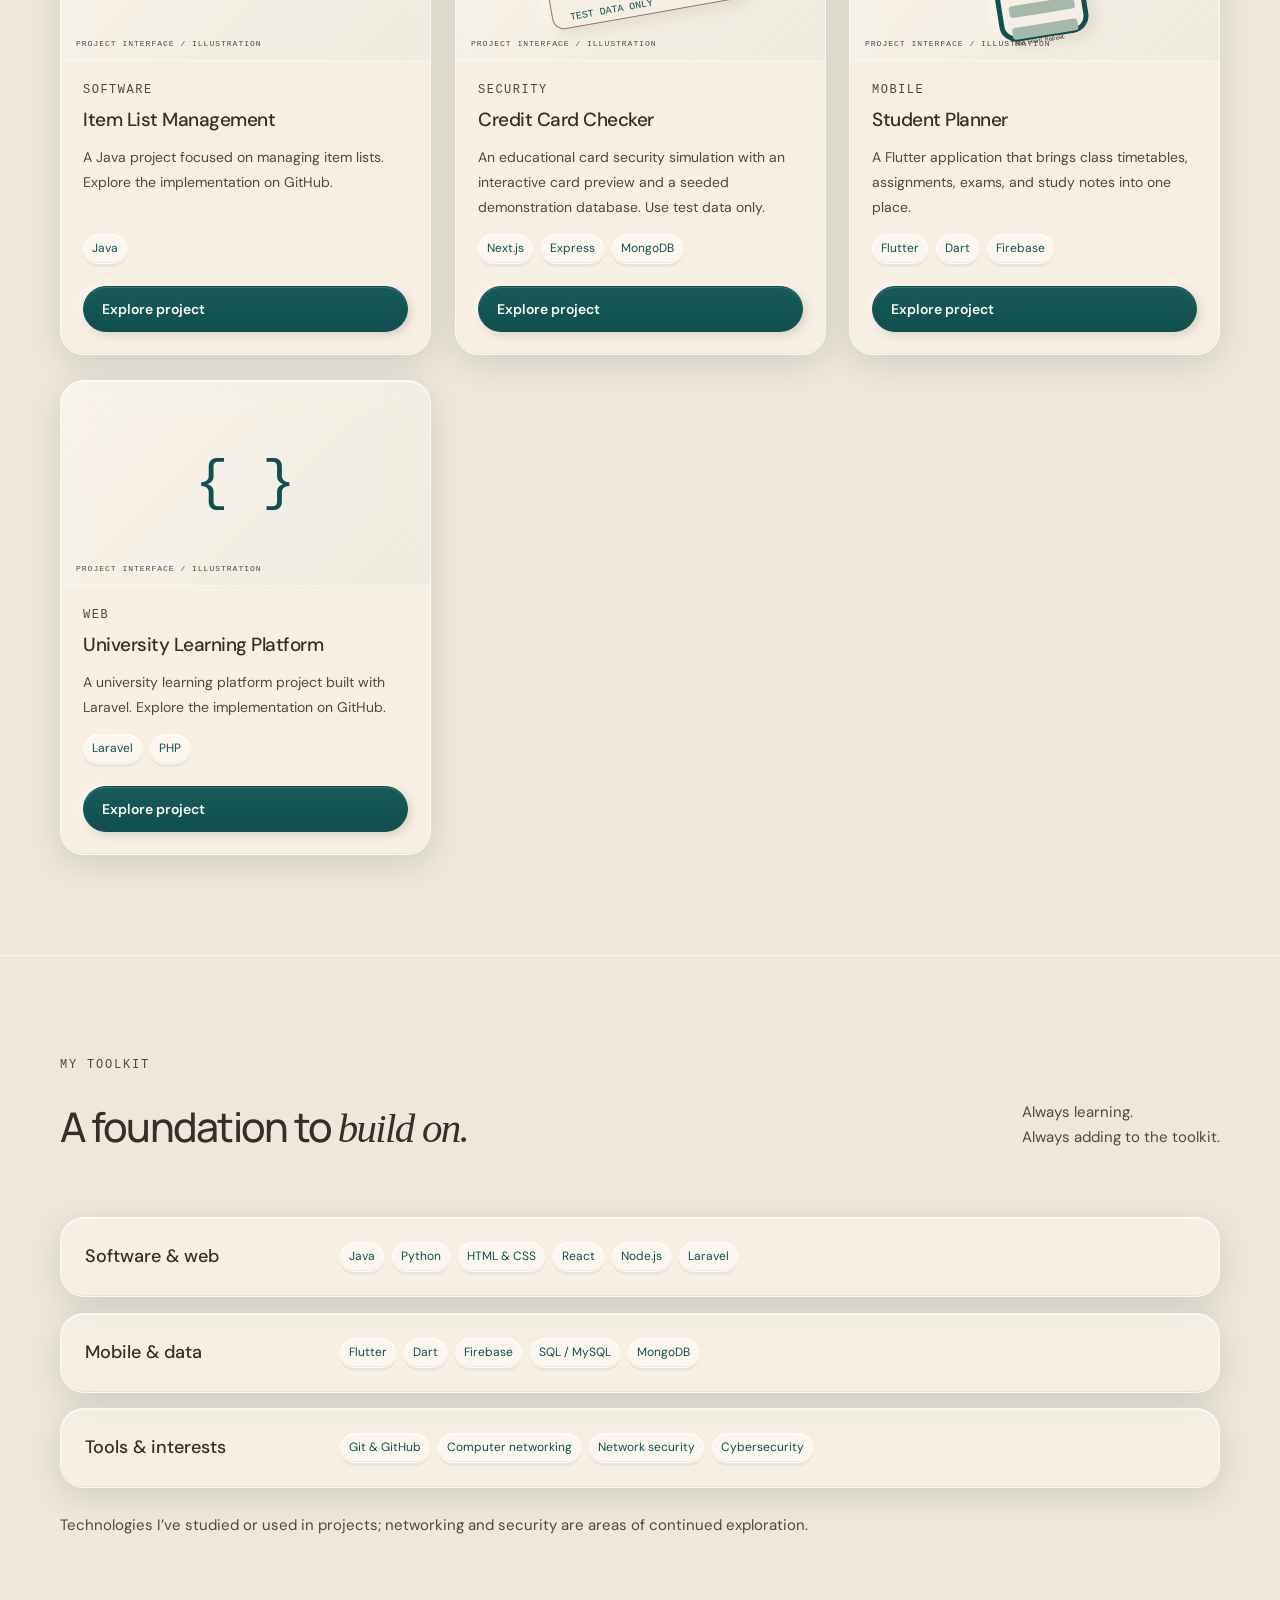
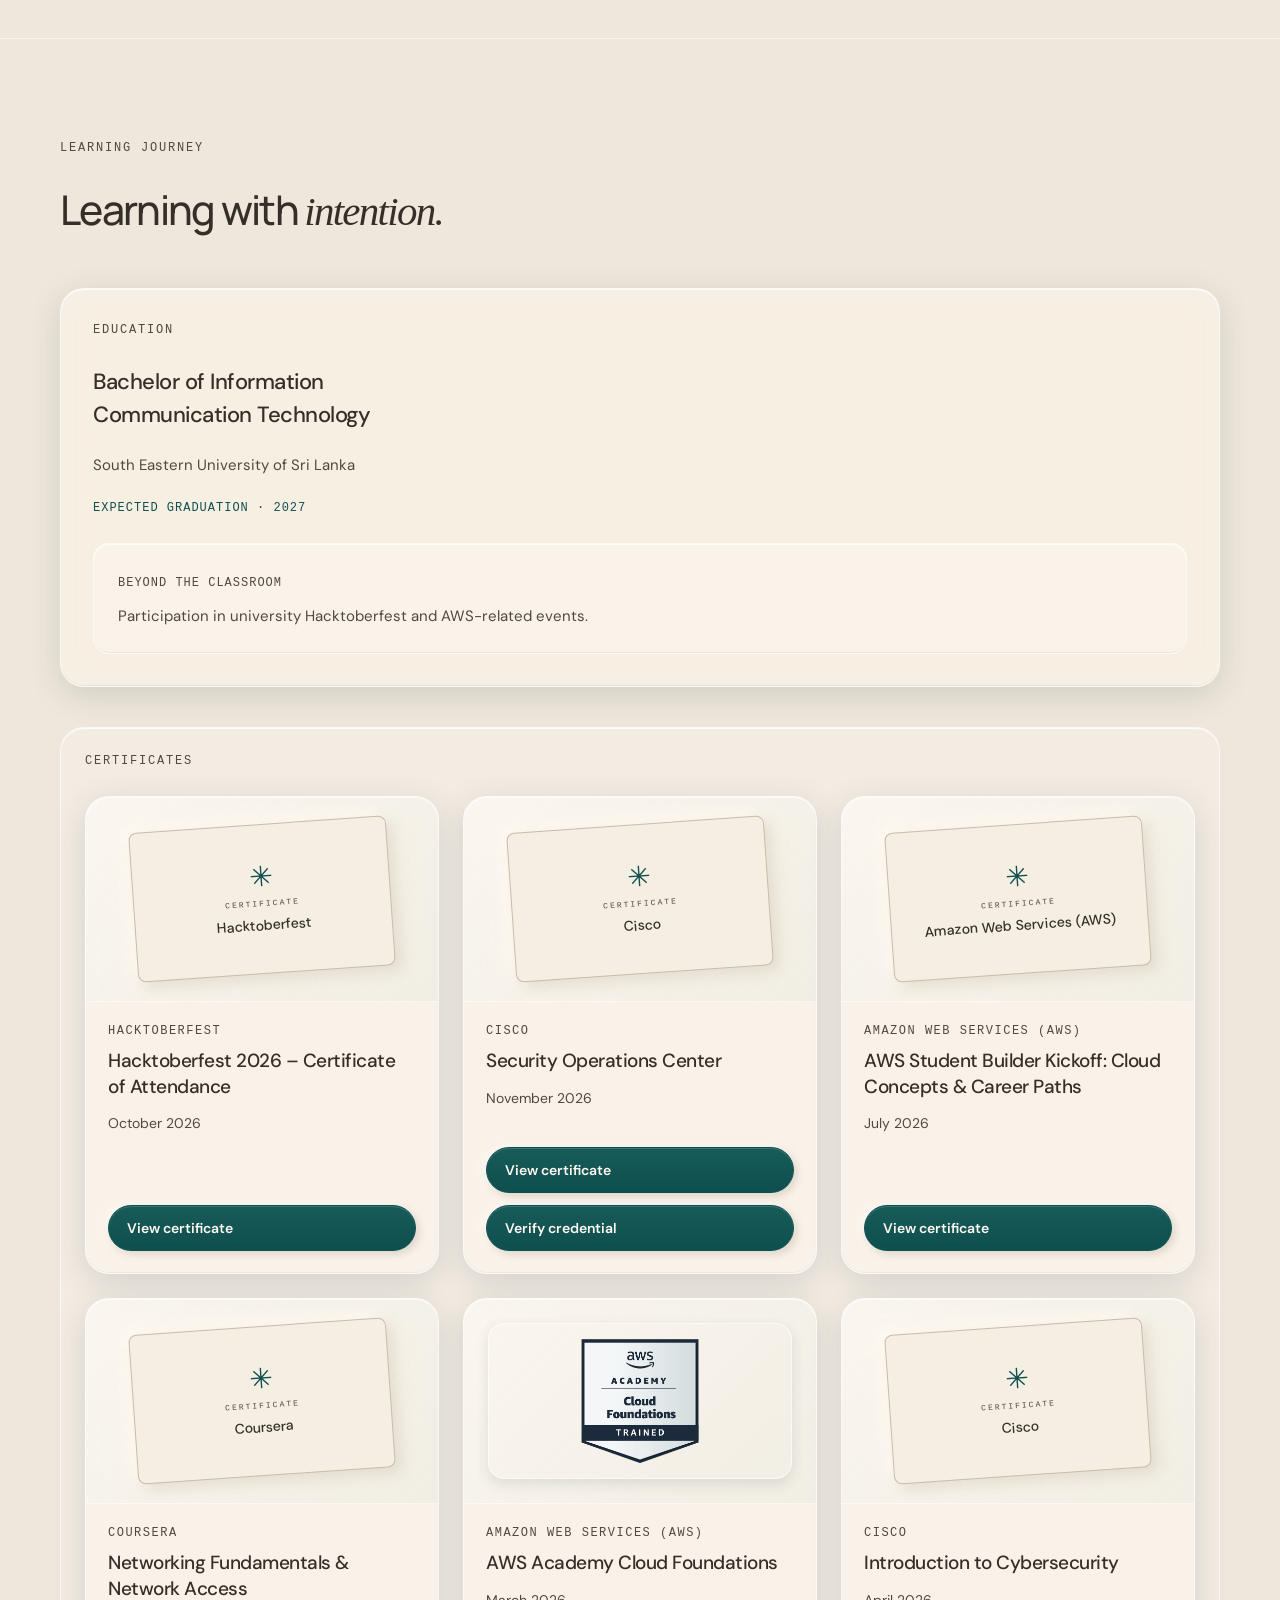
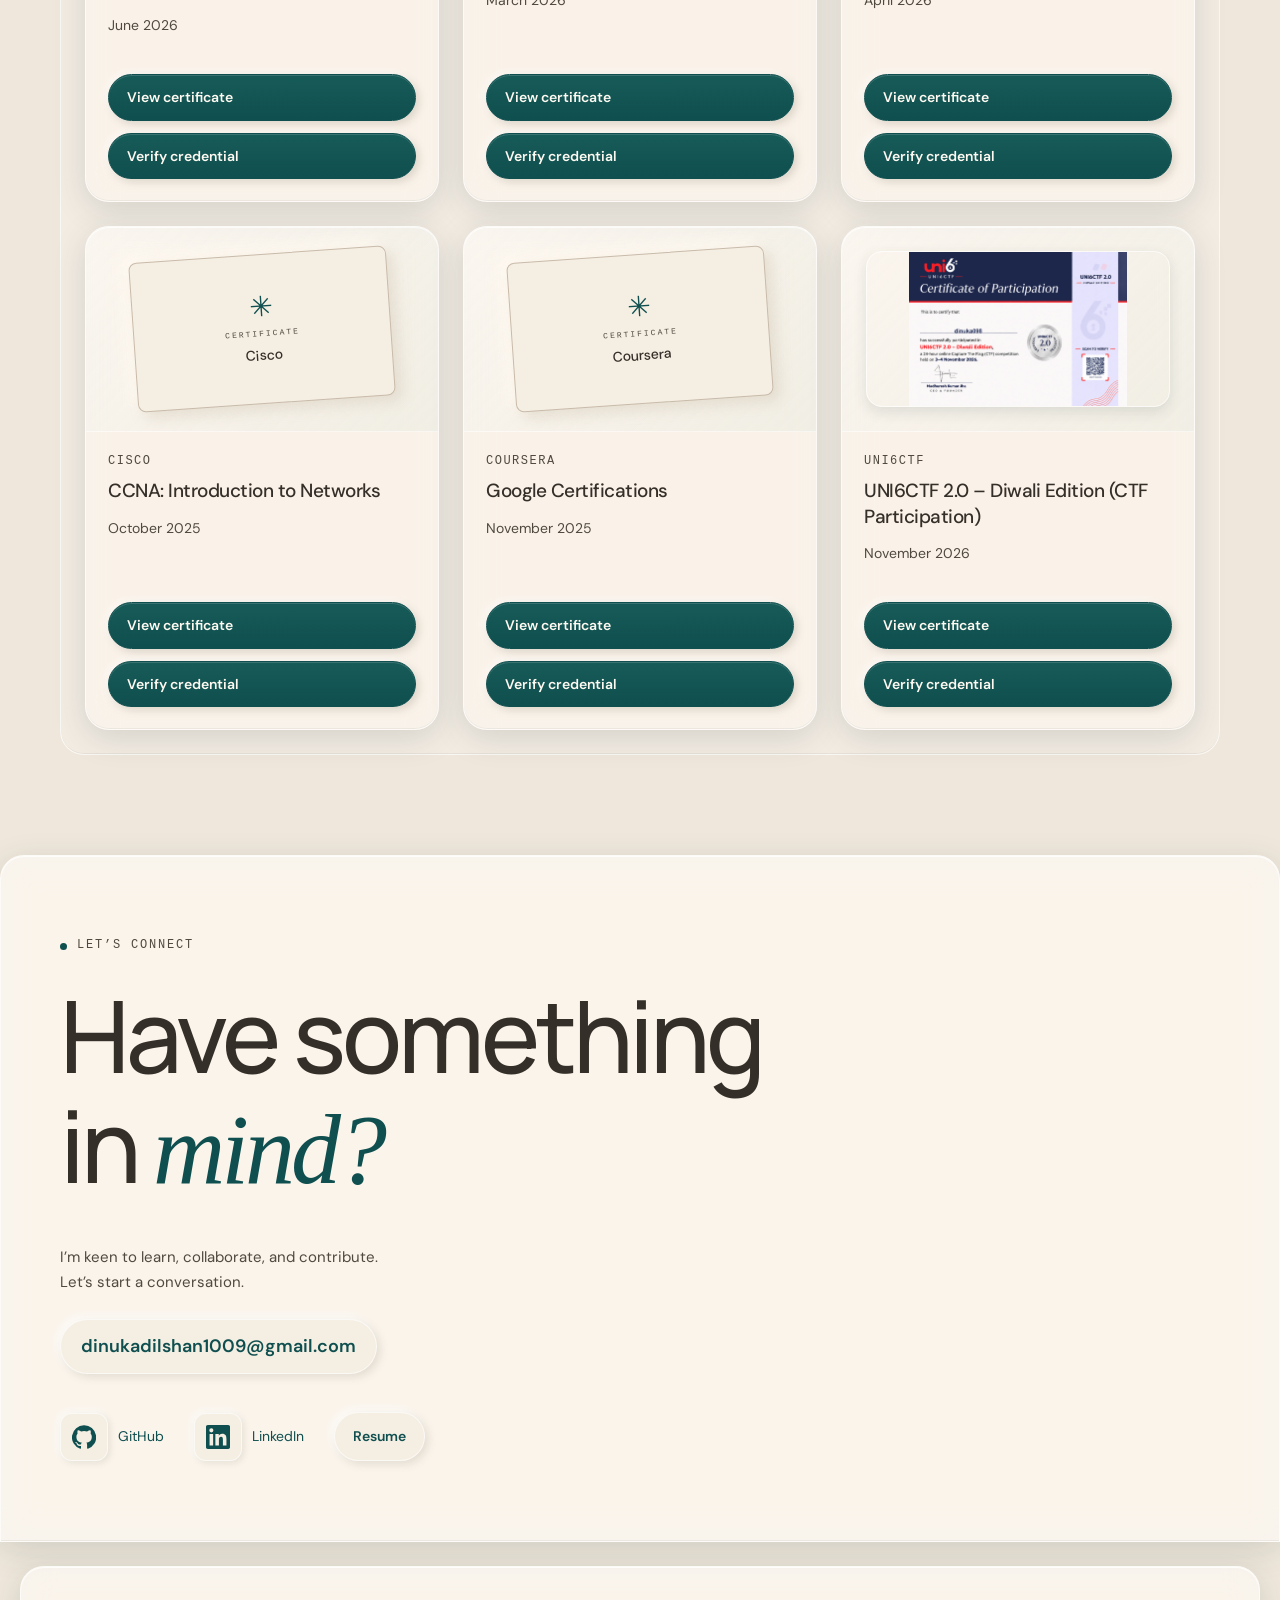
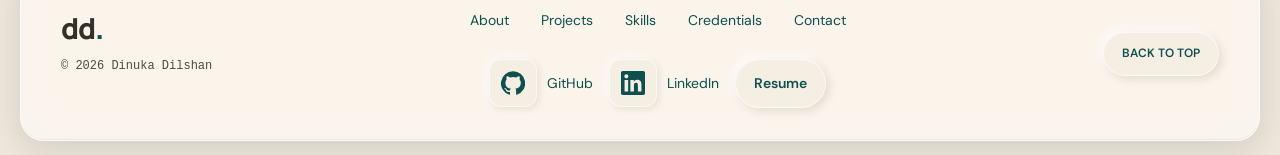
==== commit ac541578: "change the format structure" ====
--- a/index.html
+++ b/index.html
@@ -7,22 +7,149 @@
   <meta property="og:title" content="Dinuka Dilshan | Developer Portfolio">
   <meta property="og:description" content="Software, networks, and security. Explore my projects, skills, and learning journey.">
   <title>Dinuka Dilshan — Software, Networks & Security</title>
-  <link rel="icon" href="assets/favicon.svg?v=2" type="image/svg+xml">
-  <link rel="stylesheet" href="styles.css?v=12">
+  <link rel="icon" href="assets/favicon.svg" type="image/svg+xml">
+  <link rel="stylesheet" href="styles.css?v=10">
 <script src="github-projects.js?v=3" defer></script>
 <script src="app.js?v=7" defer></script>
 </head>
 <body>
 <a class="skip" href="#main">Skip to content</a>
-<header class="header"><a class="wordmark" href="#home" aria-label="Dinuka Dilshan home">Dilshan<span></span></a><button class="nav-toggle" type="button" aria-expanded="false" aria-controls="primary-navigation" aria-label="Open navigation menu"><svg class="ui-icon" viewBox="0 0 24 24" aria-hidden="true"><path d="M4 6h16M4 12h16M4 18h16"/></svg></button><nav id="primary-navigation" aria-label="Main navigation"><a href="#about">About</a><a href="#projects">Projects</a><a href="#skills">Skills</a><a href="#credentials">Credentials</a></nav><a class="nav-contact" href="#contact">Let’s connect <span></span></a></header>
+<header class="header"><a class="wordmark" href="#home" aria-label="Dinuka Dilshan home">dd<span>.</span>
+</a>
+  <button class="nav-toggle" type="button" aria-expanded="false" aria-controls="primary-navigation" aria-label="Open navigation menu">
+    <svg class="ui-icon" viewBox="0 0 24 24" aria-hidden="true">
+    <path d="M4 6h16M4 12h16M4 18h16"/>
+  </svg>
+  </button>
+  <nav id="primary-navigation" aria-label="Main navigation">
+    <a href="#about">
+    About
+
+  </a>
+    <a href="#projects">
+    Projects
+
+  </a>
+    <a href="#skills">
+    Skills
+
+  </a>
+    <a href="#credentials">
+    Credentials
+
+  </a>
+  </nav>
+  <a class="nav-contact" href="#contact">
+    Let’s connect 
+    <span>
+
+  </span>
+  </a>
+</header>
 <main id="main">
 <section class="hero wrap" id="home">
   <div class="hero-copy">
     <p class="eyebrow">
     <span class="status-dot"></span> ICT UNDERGRADUATE · SRI LANKA
-  </p><h1>Dinuka<br>Dilshan<span class="accent"></span></h1><p class="hero-line">Building software.<br>Connecting systems.<br><span>Thinking securely.</span></p><p class="hero-description">An aspiring engineer exploring the intersection of software development, networks, and cybersecurity.</p><div class="actions"><a class="button primary" href="#projects">Explore my work <span></span></a><a class="button secondary resume-link" href="assets/Dinuka_Dilshan_Resume.pdf" download>Download resume <span></span></a></div><div class="hero-social"><a class="ui-tooltip-trigger g3-social-link" aria-describedby="github-tooltip" href="https://github.com/dinuka0987" target="_blank" rel="noopener noreferrer" aria-label="GitHub profile"><span class="g3-icon-shell"><svg class="g3-brand-icon" viewBox="0 0 24 24" aria-hidden="true" focusable="false"><path d="M12 .3a12 12 0 0 0-3.8 23.4c.6.1.8-.3.8-.6v-2.2c-3.3.7-4-1.4-4-1.4-.5-1.4-1.3-1.7-1.3-1.7-1.1-.8.1-.8.1-.8 1.2.1 1.8 1.2 1.8 1.2 1.1 1.8 2.8 1.3 3.5 1 .1-.8.4-1.3.8-1.6-2.7-.3-5.5-1.3-5.5-5.9 0-1.3.5-2.4 1.2-3.2-.1-.3-.5-1.6.2-3.2 0 0 1-.3 3.3 1.2a11.3 11.3 0 0 1 6 0c2.3-1.5 3.3-1.2 3.3-1.2.7 1.6.3 2.9.2 3.2.8.8 1.2 1.9 1.2 3.2 0 4.6-2.8 5.6-5.5 5.9.4.4.8 1.1.8 2.2v3.3c0 .3.2.7.8.6A12 12 0 0 0 12 .3Z"/></svg></span><span class="ui-tooltip" role="tooltip" id="github-tooltip">View public repositories on GitHub</span><span class="g3-social-label">GitHub</span></a><span>/</span><a href="https://www.linkedin.com/in/dinuka-dilshan-2193512b1/" target="_blank" rel="noopener noreferrer" class="g3-social-link" aria-label="LinkedIn profile"><span class="g3-icon-shell"><svg class="g3-brand-icon" viewBox="0 0 24 24" aria-hidden="true" focusable="false"><path d="M20.45 20.45H16.9v-5.57c0-1.33-.03-3.04-1.85-3.04-1.85 0-2.13 1.45-2.13 2.94v5.67H9.37V9h3.41v1.56h.05a3.74 3.74 0 0 1 3.36-1.85c3.6 0 4.26 2.37 4.26 5.45v6.29ZM5.35 7.43a2.06 2.06 0 1 1 0-4.12 2.06 2.06 0 0 1 0 4.12Zm1.78 13.02H3.57V9h3.56v11.45ZM22.22 0H1.77C.8 0 0 .77 0 1.72v20.56C0 23.23.8 24 1.77 24h20.45c.98 0 1.78-.77 1.78-1.72V1.72C24 .77 23.2 0 22.22 0Z"/></svg></span><span class="g3-social-label">LinkedIn</span></a></div></div>
-  <figure class="profile-portrait g3-tilt" data-tilt id="profile-portrait" hidden><img id="profile-photo" alt="Dinuka Dilshan" width="800" height="960"><figcaption><span>DINUKA DILSHAN</span><span>SOFTWARE · NETWORKS · SECURITY</span></figcaption></figure>
-  <div class="system-visual g3-tilt" data-tilt role="img" aria-label="A connected system diagram showing software, networks, and security around the initials DD"><div class="visual-top"><span>SYSTEM / DINUKA.D</span><span class="accent">● EXPLORING</span></div><div class="orbit orbit-one"></div><div class="orbit orbit-two"></div><div class="axis axis-h"></div><div class="axis axis-v"></div><div class="core"><span>&lt; / &gt;</span><strong>DD</strong><small>BUILD · CONNECT · PROTECT</small></div><div class="node node-code"><b>&lt;/&gt;</b><span>SOFTWARE</span></div><div class="node node-network"><b>⌘</b><span>NETWORKS</span></div><div class="node node-security"><b>◇</b><span>SECURITY</span></div><div class="visual-bottom"><span>LEARNING IN PROGRESS</span><span>BUILD · CONNECT · PROTECT</span></div></div>
+  </p>
+  <h1>Dinuka<br>Dilshan<span class="accent"></span>
+  </h1>
+  <p class="hero-line">Building software.<br>Connecting systems.<br>
+    <span>Thinking securely.</span>
+  </p>
+    <p class="hero-description">
+      An aspiring engineer exploring the intersection of software development, networks, and cybersecurity.
+    </p>
+    <div class="actions">
+      <a class="button primary" href="#projects">
+        Explore my work 
+        <span>
+
+        </span>
+      </a>
+      <a class="button secondary resume-link" href="assets/Dinuka_Dilshan_Resume.pdf" download>
+        Download resume 
+      <span>
+      </span>
+      </a>
+      </div>
+      <div class="hero-social">
+      <a class="ui-tooltip-trigger g3-social-link" aria-describedby="github-tooltip" href="https://github.com/dinuka0987" target="_blank" rel="noopener noreferrer" aria-label="GitHub profile">
+      <span class="g3-icon-shell">
+        <svg class="g3-brand-icon" viewBox="0 0 24 24" aria-hidden="true" focusable="false">
+        <path d="M12 .3a12 12 0 0 0-3.8 23.4c.6.1.8-.3.8-.6v-2.2c-3.3.7-4-1.4-4-1.4-.5-1.4-1.3-1.7-1.3-1.7-1.1-.8.1-.8.1-.8 1.2.1 1.8 1.2 1.8 1.2 1.1 1.8 2.8 1.3 3.5 1 .1-.8.4-1.3.8-1.6-2.7-.3-5.5-1.3-5.5-5.9 0-1.3.5-2.4 1.2-3.2-.1-.3-.5-1.6.2-3.2 0 0 1-.3 3.3 1.2a11.3 11.3 0 0 1 6 0c2.3-1.5 3.3-1.2 3.3-1.2.7 1.6.3 2.9.2 3.2.8.8 1.2 1.9 1.2 3.2 0 4.6-2.8 5.6-5.5 5.9.4.4.8 1.1.8 2.2v3.3c0 .3.2.7.8.6A12 12 0 0 0 12 .3Z"/>
+      </svg>
+      </span>
+      <span class="ui-tooltip" role="tooltip" id="github-tooltip">View public repositories on GitHub
+
+      </span>
+      <span class="g3-social-label">
+        GitHub
+      </span>
+      </a>
+        <span>/</span>
+        <a href="https://www.linkedin.com/in/dinuka-dilshan-2193512b1/" target="_blank" rel="noopener noreferrer" class="g3-social-link" aria-label="LinkedIn profile">
+    <span class="g3-icon-shell">
+      <svg class="g3-brand-icon" viewBox="0 0 24 24" aria-hidden="true" focusable="false">
+        <path d="M20.45 20.45H16.9v-5.57c0-1.33-.03-3.04-1.85-3.04-1.85 0-2.13 1.45-2.13 2.94v5.67H9.37V9h3.41v1.56h.05a3.74 3.74 0 0 1 3.36-1.85c3.6 0 4.26 2.37 4.26 5.45v6.29ZM5.35 7.43a2.06 2.06 0 1 1 0-4.12 2.06 2.06 0 0 1 0 4.12Zm1.78 13.02H3.57V9h3.56v11.45ZM22.22 0H1.77C.8 0 0 .77 0 1.72v20.56C0 23.23.8 24 1.77 24h20.45c.98 0 1.78-.77 1.78-1.72V1.72C24 .77 23.2 0 22.22 0Z"/>
+      </svg>
+    </span>
+        <span class="g3-social-label">
+          LinkedIn
+      </span>
+      </a>
+      </div>
+    </div>
+  <figure class="profile-portrait g3-tilt" data-tilt id="profile-portrait" hidden>
+    <img id="profile-photo" alt="Dinuka Dilshan" width="800" height="960">
+    <figcaption>
+      <span>
+        DINUKA DILSHAN
+      </span>
+      <span>
+        SOFTWARE · NETWORKS · SECURITY
+      </span>
+    </figcaption>
+  </figure>
+  <div class="system-visual g3-tilt" data-tilt role="img" aria-label="A connected system diagram showing software, networks, and security around the initials DD">
+    <div class="visual-top">
+      <span>
+        SYSTEM / DINUKA.D
+      </span>
+      <span class="accent">
+        ● EXPLORING</span>
+      </div>
+      <div class="orbit orbit-one">
+
+      </div>
+      <div class="orbit orbit-two">
+
+      </div>
+      <div class="axis axis-h">
+
+      </div>
+      <div class="axis axis-v">
+
+      </div>
+      <div class="core">
+        <span>&lt; / &gt;</span>
+        <strong>DD</strong>
+        <small>BUILD · CONNECT · PROTECT
+
+        </small>
+      </div>
+      <div class="node node-code">
+        <b>&lt;/&gt;</b>
+        <span>SOFTWARE</span>
+      </div>
+      <div class="node node-network">
+        <b>⌘</b><span>
+          NETWORKS
+        </span>
+        </div>
+        <div class="node node-security">
+          <b>◇</b>
+          <span>SECURITY</span></div><div class="visual-bottom"><span>LEARNING IN PROGRESS</span><span>BUILD · CONNECT · PROTECT</span></div></div>
   <div class="hero-bottom"><span>CURIOUS BY NATURE. ENGINEER IN THE MAKING.</span><a href="#about">SCROLL TO EXPLORE</a></div>
 </section>
 <div class="discipline-band"><div class="wrap"><span>SOFTWARE DEVELOPMENT</span><i>✳</i><span>NETWORK ENGINEERING</span><i>✳</i><span>CYBERSECURITY</span><i>✳</i></div></div>
@@ -31,5 +158,5 @@
 <section class="skills-section" id="skills"><div class="section wrap"><div class="section-heading"><div><p class="eyebrow">MY TOOLKIT</p><h2>A foundation to <span class="serif">build on.</span></h2></div><p class="heading-note">Always learning.<br>Always adding to the toolkit.</p></div><div class="skill-rows"><div class="skill-row g3-tilt" data-tilt><h3>Software & web</h3><div class="tags"><span>Java</span><span>Python</span><span>HTML & CSS</span><span>React</span><span>Node.js</span><span>Laravel</span></div></div><div class="skill-row g3-tilt" data-tilt><h3>Mobile & data</h3><div class="tags"><span>Flutter</span><span>Dart</span><span>Firebase</span><span>SQL / MySQL</span><span>MongoDB</span></div></div><div class="skill-row g3-tilt" data-tilt><h3>Tools & interests</h3><div class="tags"><span>Git & GitHub</span><span>Computer networking</span><span>Network security</span><span>Cybersecurity</span></div></div></div><p class="skills-note">Technologies I’ve studied or used in projects; networking and security are areas of continued exploration.</p></div></section>
 <section class="section wrap" id="credentials"><div class="section-heading"><div><p class="eyebrow">LEARNING JOURNEY</p><h2>Learning with <span class="serif">intention.</span></h2></div></div><div class="credentials-grid"><article class="education g3-tilt" data-tilt><div class="small-icon"></div><p class="eyebrow">EDUCATION</p><h3>Bachelor of Information<br>Communication Technology</h3><p>South Eastern University of Sri Lanka</p><span class="label">EXPECTED GRADUATION · 2027</span><div class="activities g3-tilt" data-tilt><small>BEYOND THE CLASSROOM</small><p>Participation in university Hacktoberfest and AWS-related events.</p></div></article><div class="certificates"><p class="eyebrow">CERTIFICATES</p><div class="projects-grid" id="certificate-list"><h3>The learning continues.</h3><p>Certificate documents will be added here as they become available.</p><a class="text-link g3-credential-social" href="https://www.linkedin.com/in/dinuka-dilshan-2193512b1/" target="_blank" rel="noopener noreferrer"><svg class="g3-brand-icon" viewBox="0 0 24 24" aria-hidden="true" focusable="false"><path d="M20.45 20.45H16.9v-5.57c0-1.33-.03-3.04-1.85-3.04-1.85 0-2.13 1.45-2.13 2.94v5.67H9.37V9h3.41v1.56h.05a3.74 3.74 0 0 1 3.36-1.85c3.6 0 4.26 2.37 4.26 5.45v6.29ZM5.35 7.43a2.06 2.06 0 1 1 0-4.12 2.06 2.06 0 0 1 0 4.12Zm1.78 13.02H3.57V9h3.56v11.45ZM22.22 0H1.77C.8 0 0 .77 0 1.72v20.56C0 23.23.8 24 1.77 24h20.45c.98 0 1.78-.77 1.78-1.72V1.72C24 .77 23.2 0 22.22 0Z"/></svg>Visit my LinkedIn profile</a></div></div></div></section>
 <section class="contact-section" id="contact"><div class="wrap"><p class="eyebrow"><span class="status-dot"></span> LET’S CONNECT</p><h2>Have something<br>in <span class="serif accent">mind?</span></h2><div class="contact-bottom"><p>I’m keen to learn, collaborate, and contribute.<br>Let’s start a conversation.</p><a class="email-link" href="mailto:dinukadilshan1009@gmail.com">dinukadilshan1009@gmail.com <span></span></a></div><div class="contact-links"><a href="https://github.com/dinuka0987" target="_blank" rel="noopener noreferrer" class="g3-social-link" aria-label="GitHub profile"><span class="g3-icon-shell"><svg class="g3-brand-icon" viewBox="0 0 24 24" aria-hidden="true" focusable="false"><path d="M12 .3a12 12 0 0 0-3.8 23.4c.6.1.8-.3.8-.6v-2.2c-3.3.7-4-1.4-4-1.4-.5-1.4-1.3-1.7-1.3-1.7-1.1-.8.1-.8.1-.8 1.2.1 1.8 1.2 1.8 1.2 1.1 1.8 2.8 1.3 3.5 1 .1-.8.4-1.3.8-1.6-2.7-.3-5.5-1.3-5.5-5.9 0-1.3.5-2.4 1.2-3.2-.1-.3-.5-1.6.2-3.2 0 0 1-.3 3.3 1.2a11.3 11.3 0 0 1 6 0c2.3-1.5 3.3-1.2 3.3-1.2.7 1.6.3 2.9.2 3.2.8.8 1.2 1.9 1.2 3.2 0 4.6-2.8 5.6-5.5 5.9.4.4.8 1.1.8 2.2v3.3c0 .3.2.7.8.6A12 12 0 0 0 12 .3Z"/></svg></span><span class="g3-social-label">GitHub</span></a><a href="https://www.linkedin.com/in/dinuka-dilshan-2193512b1/" target="_blank" rel="noopener noreferrer" class="g3-social-link" aria-label="LinkedIn profile"><span class="g3-icon-shell"><svg class="g3-brand-icon" viewBox="0 0 24 24" aria-hidden="true" focusable="false"><path d="M20.45 20.45H16.9v-5.57c0-1.33-.03-3.04-1.85-3.04-1.85 0-2.13 1.45-2.13 2.94v5.67H9.37V9h3.41v1.56h.05a3.74 3.74 0 0 1 3.36-1.85c3.6 0 4.26 2.37 4.26 5.45v6.29ZM5.35 7.43a2.06 2.06 0 1 1 0-4.12 2.06 2.06 0 0 1 0 4.12Zm1.78 13.02H3.57V9h3.56v11.45ZM22.22 0H1.77C.8 0 0 .77 0 1.72v20.56C0 23.23.8 24 1.77 24h20.45c.98 0 1.78-.77 1.78-1.72V1.72C24 .77 23.2 0 22.22 0Z"/></svg></span><span class="g3-social-label">LinkedIn</span></a><a class="resume-link g3-resume-link" href="assets/Dinuka_Dilshan_Resume.pdf" download>Resume</a></div></div></section>
-</main><footer class="wrap"><a class="wordmark" href="#home">Dilshan<span></span></a><p>© <span id="year">2026</span> Dinuka Dilshan</p><nav class="g3-footer-links" aria-label="Footer navigation"><a href="#about">About</a><a href="#projects">Projects</a><a href="#skills">Skills</a><a href="#credentials">Credentials</a><a href="#contact">Contact</a></nav><div class="g3-footer-social"><a class="g3-social-link" href="https://github.com/dinuka0987" target="_blank" rel="noopener noreferrer" aria-label="GitHub profile"><span class="g3-icon-shell"><svg class="g3-brand-icon" viewBox="0 0 24 24" aria-hidden="true" focusable="false"><path d="M12 .3a12 12 0 0 0-3.8 23.4c.6.1.8-.3.8-.6v-2.2c-3.3.7-4-1.4-4-1.4-.5-1.4-1.3-1.7-1.3-1.7-1.1-.8.1-.8.1-.8 1.2.1 1.8 1.2 1.8 1.2 1.1 1.8 2.8 1.3 3.5 1 .1-.8.4-1.3.8-1.6-2.7-.3-5.5-1.3-5.5-5.9 0-1.3.5-2.4 1.2-3.2-.1-.3-.5-1.6.2-3.2 0 0 1-.3 3.3 1.2a11.3 11.3 0 0 1 6 0c2.3-1.5 3.3-1.2 3.3-1.2.7 1.6.3 2.9.2 3.2.8.8 1.2 1.9 1.2 3.2 0 4.6-2.8 5.6-5.5 5.9.4.4.8 1.1.8 2.2v3.3c0 .3.2.7.8.6A12 12 0 0 0 12 .3Z"/></svg></span><span class="g3-social-label">GitHub</span></a><a class="g3-social-link" href="https://www.linkedin.com/in/dinuka-dilshan-2193512b1/" target="_blank" rel="noopener noreferrer" aria-label="LinkedIn profile"><span class="g3-icon-shell"><svg class="g3-brand-icon" viewBox="0 0 24 24" aria-hidden="true" focusable="false"><path d="M20.45 20.45H16.9v-5.57c0-1.33-.03-3.04-1.85-3.04-1.85 0-2.13 1.45-2.13 2.94v5.67H9.37V9h3.41v1.56h.05a3.74 3.74 0 0 1 3.36-1.85c3.6 0 4.26 2.37 4.26 5.45v6.29ZM5.35 7.43a2.06 2.06 0 1 1 0-4.12 2.06 2.06 0 0 1 0 4.12Zm1.78 13.02H3.57V9h3.56v11.45ZM22.22 0H1.77C.8 0 0 .77 0 1.72v20.56C0 23.23.8 24 1.77 24h20.45c.98 0 1.78-.77 1.78-1.72V1.72C24 .77 23.2 0 22.22 0Z"/></svg></span><span class="g3-social-label">LinkedIn</span></a><a class="resume-link g3-resume-link" href="assets/Dinuka_Dilshan_Resume.pdf" download>Resume</a></div><a class="g3-backtop" href="#home">BACK TO TOP</a></footer>
+</main><footer class="wrap"><a class="wordmark" href="#home">dd<span>.</span></a><p>© <span id="year">2026</span> Dinuka Dilshan</p><nav class="g3-footer-links" aria-label="Footer navigation"><a href="#about">About</a><a href="#projects">Projects</a><a href="#skills">Skills</a><a href="#credentials">Credentials</a><a href="#contact">Contact</a></nav><div class="g3-footer-social"><a class="g3-social-link" href="https://github.com/dinuka0987" target="_blank" rel="noopener noreferrer" aria-label="GitHub profile"><span class="g3-icon-shell"><svg class="g3-brand-icon" viewBox="0 0 24 24" aria-hidden="true" focusable="false"><path d="M12 .3a12 12 0 0 0-3.8 23.4c.6.1.8-.3.8-.6v-2.2c-3.3.7-4-1.4-4-1.4-.5-1.4-1.3-1.7-1.3-1.7-1.1-.8.1-.8.1-.8 1.2.1 1.8 1.2 1.8 1.2 1.1 1.8 2.8 1.3 3.5 1 .1-.8.4-1.3.8-1.6-2.7-.3-5.5-1.3-5.5-5.9 0-1.3.5-2.4 1.2-3.2-.1-.3-.5-1.6.2-3.2 0 0 1-.3 3.3 1.2a11.3 11.3 0 0 1 6 0c2.3-1.5 3.3-1.2 3.3-1.2.7 1.6.3 2.9.2 3.2.8.8 1.2 1.9 1.2 3.2 0 4.6-2.8 5.6-5.5 5.9.4.4.8 1.1.8 2.2v3.3c0 .3.2.7.8.6A12 12 0 0 0 12 .3Z"/></svg></span><span class="g3-social-label">GitHub</span></a><a class="g3-social-link" href="https://www.linkedin.com/in/dinuka-dilshan-2193512b1/" target="_blank" rel="noopener noreferrer" aria-label="LinkedIn profile"><span class="g3-icon-shell"><svg class="g3-brand-icon" viewBox="0 0 24 24" aria-hidden="true" focusable="false"><path d="M20.45 20.45H16.9v-5.57c0-1.33-.03-3.04-1.85-3.04-1.85 0-2.13 1.45-2.13 2.94v5.67H9.37V9h3.41v1.56h.05a3.74 3.74 0 0 1 3.36-1.85c3.6 0 4.26 2.37 4.26 5.45v6.29ZM5.35 7.43a2.06 2.06 0 1 1 0-4.12 2.06 2.06 0 0 1 0 4.12Zm1.78 13.02H3.57V9h3.56v11.45ZM22.22 0H1.77C.8 0 0 .77 0 1.72v20.56C0 23.23.8 24 1.77 24h20.45c.98 0 1.78-.77 1.78-1.72V1.72C24 .77 23.2 0 22.22 0Z"/></svg></span><span class="g3-social-label">LinkedIn</span></a><a class="resume-link g3-resume-link" href="assets/Dinuka_Dilshan_Resume.pdf" download>Resume</a></div><a class="g3-backtop" href="#home">BACK TO TOP</a></footer>
 </body></html>
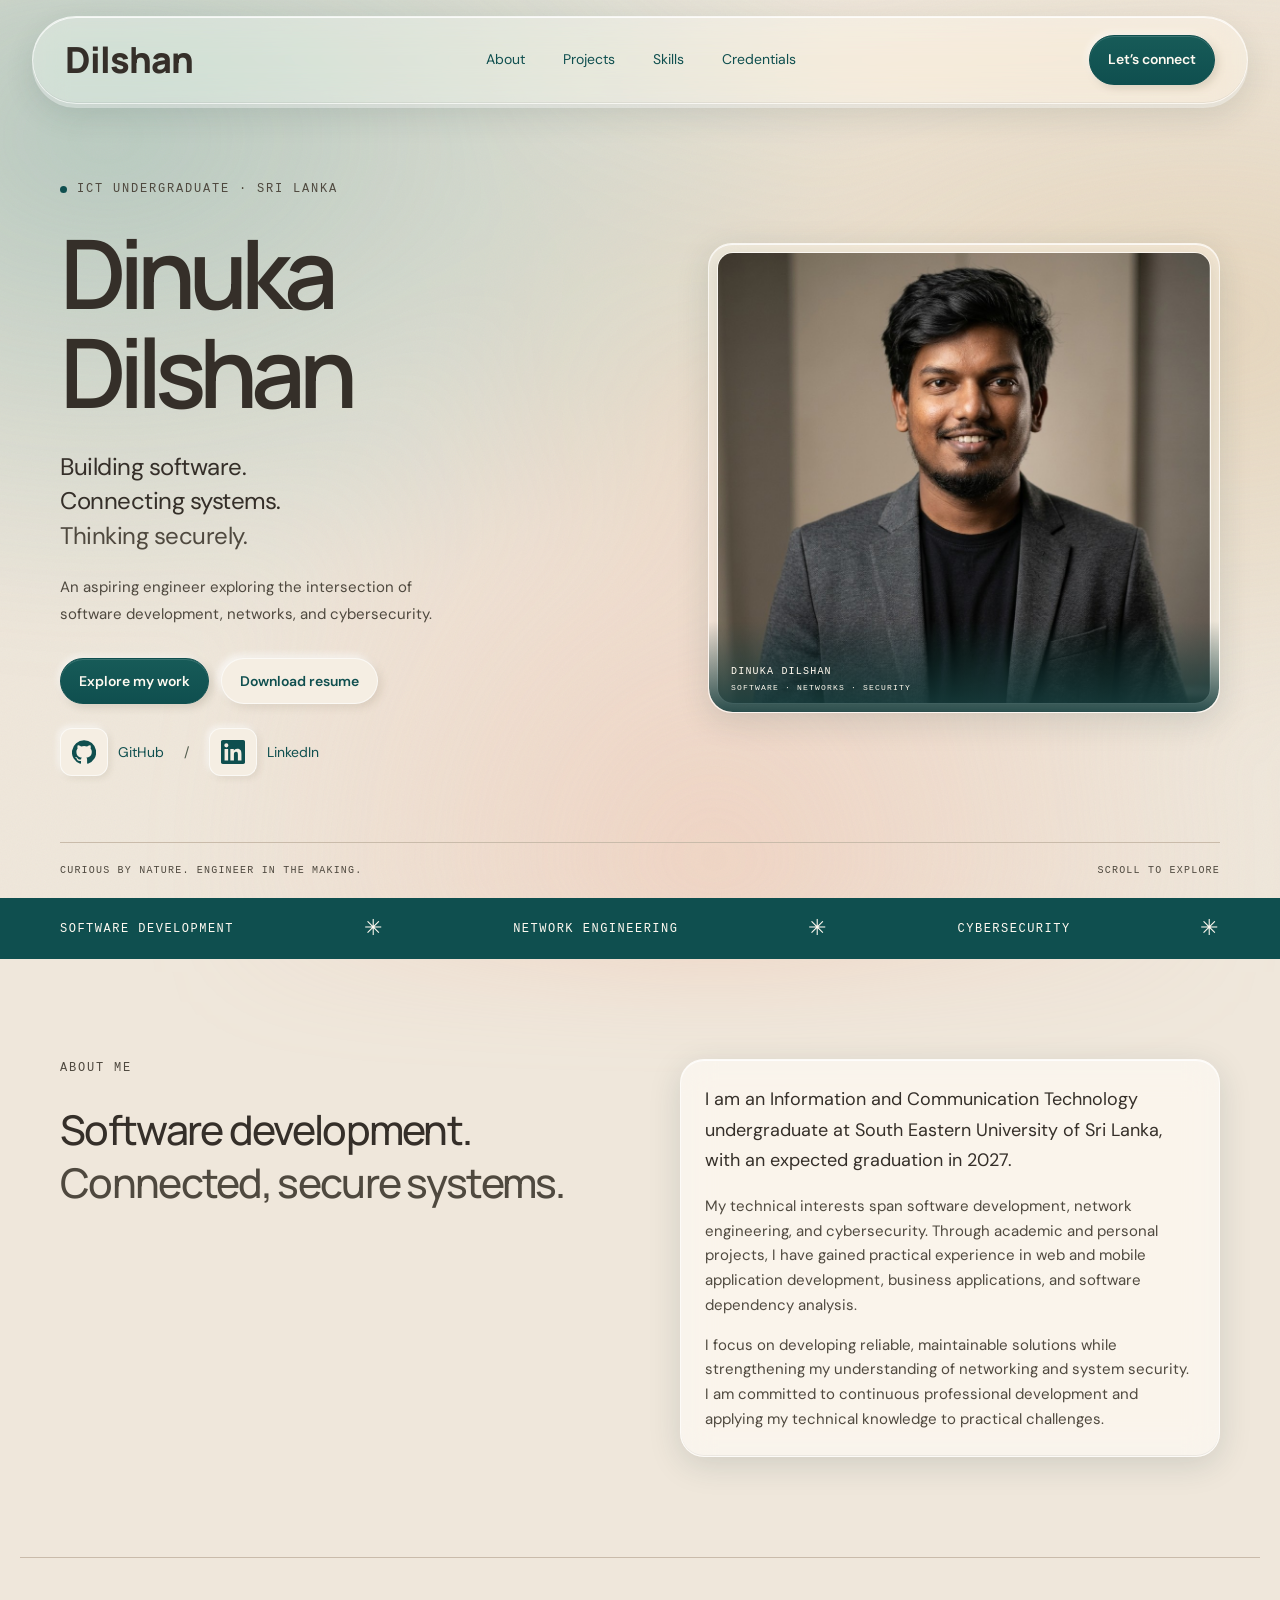
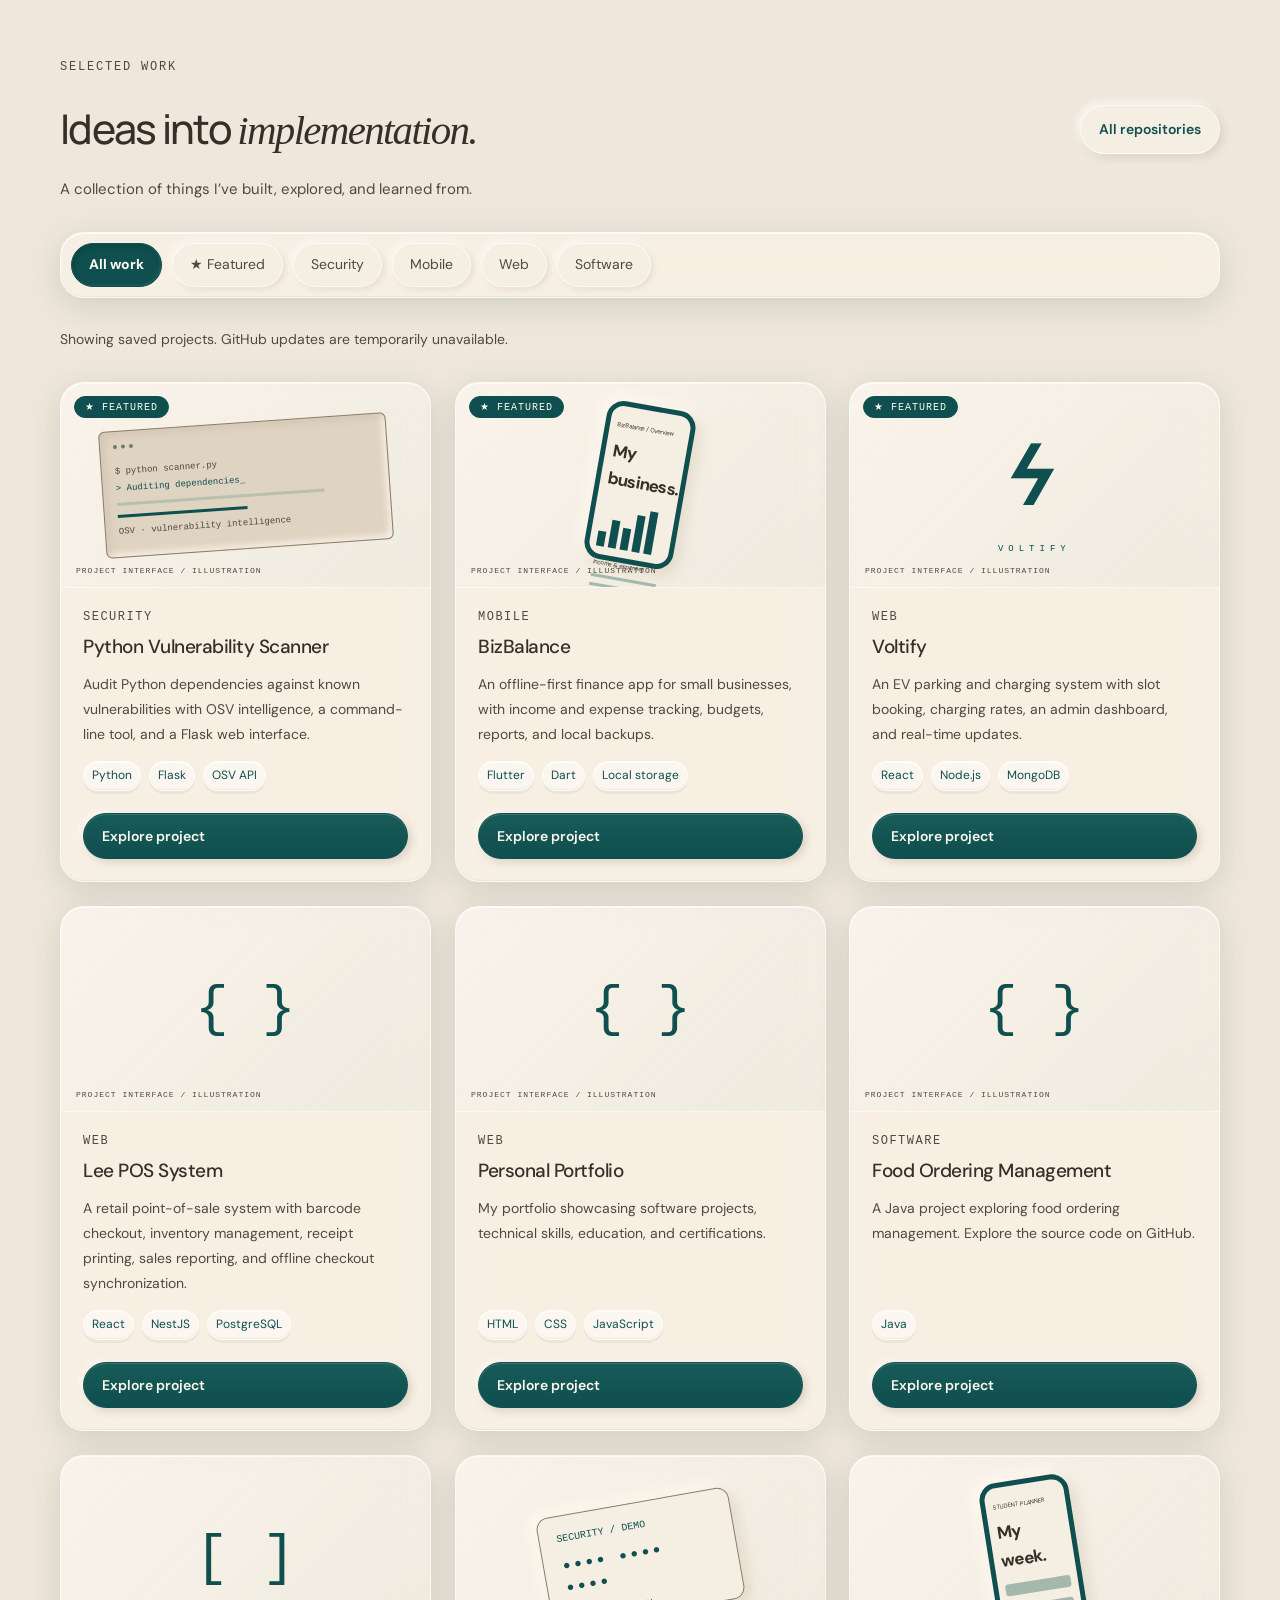
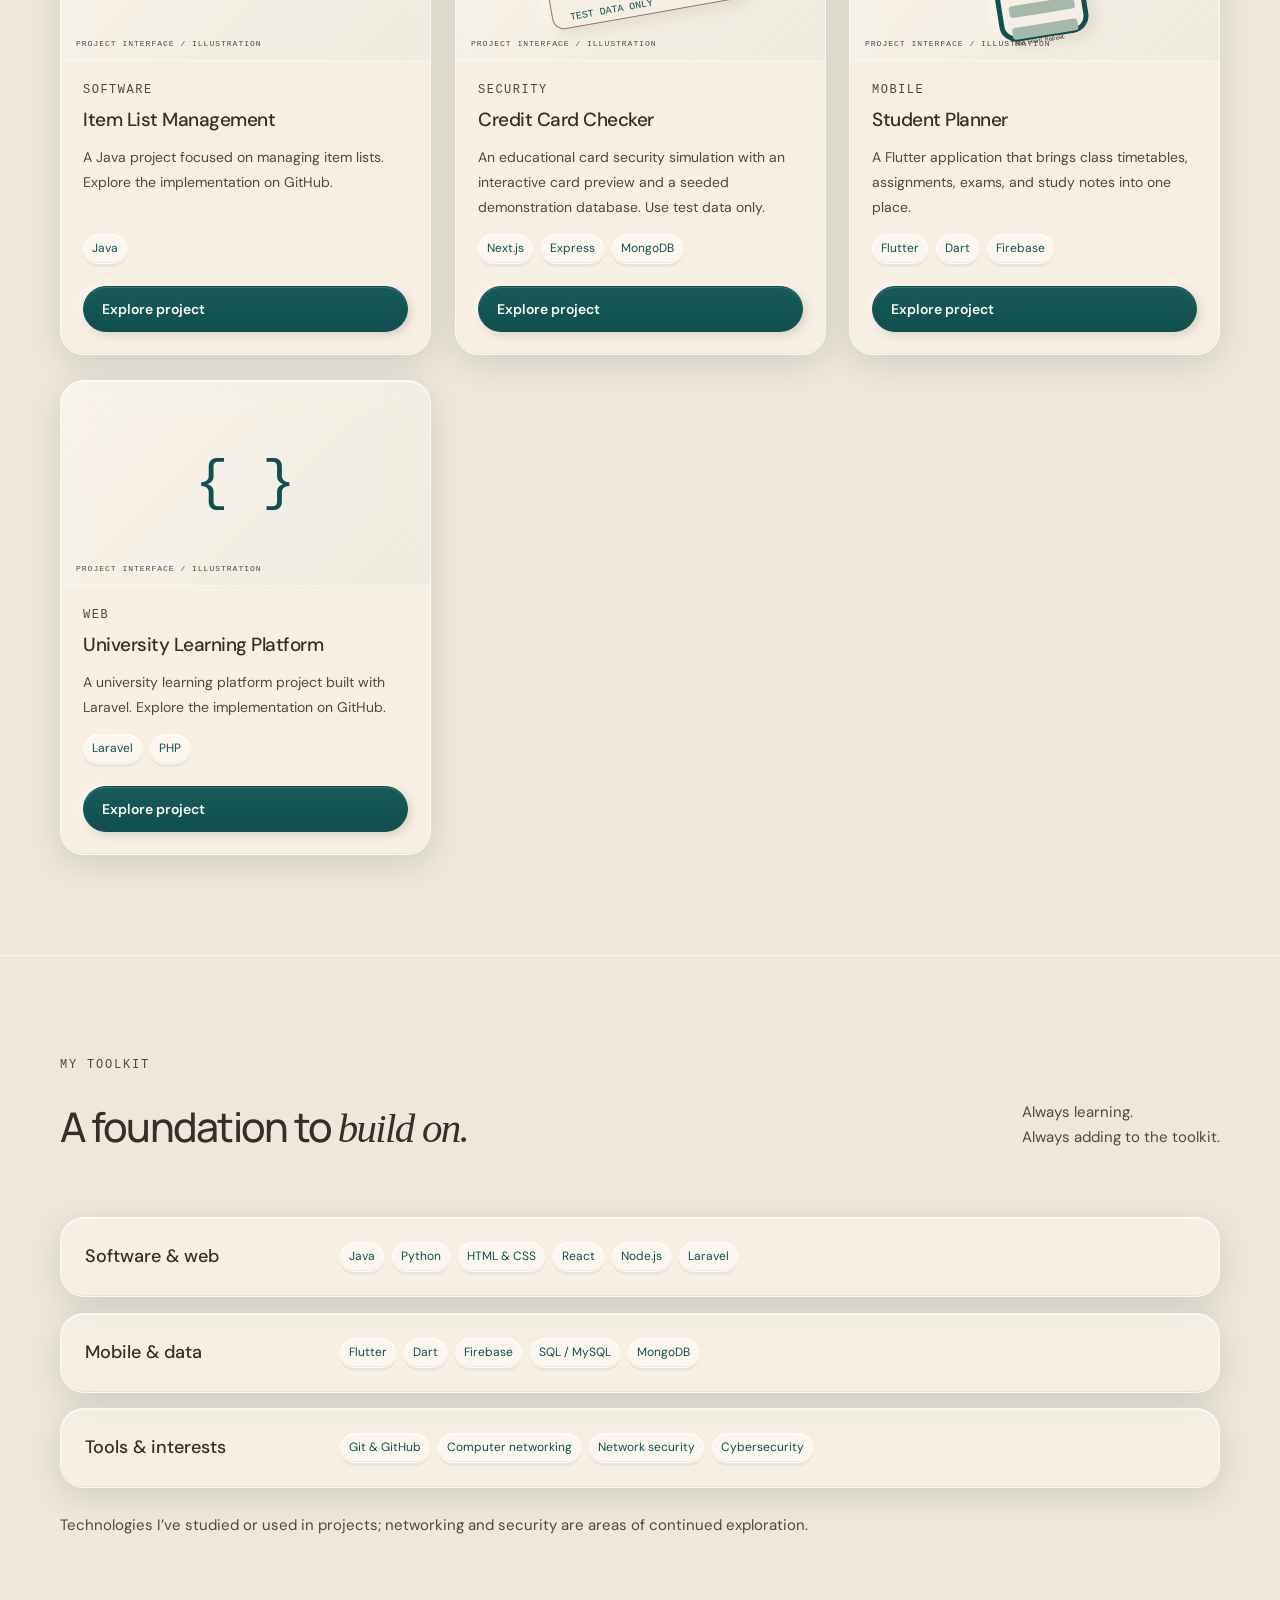
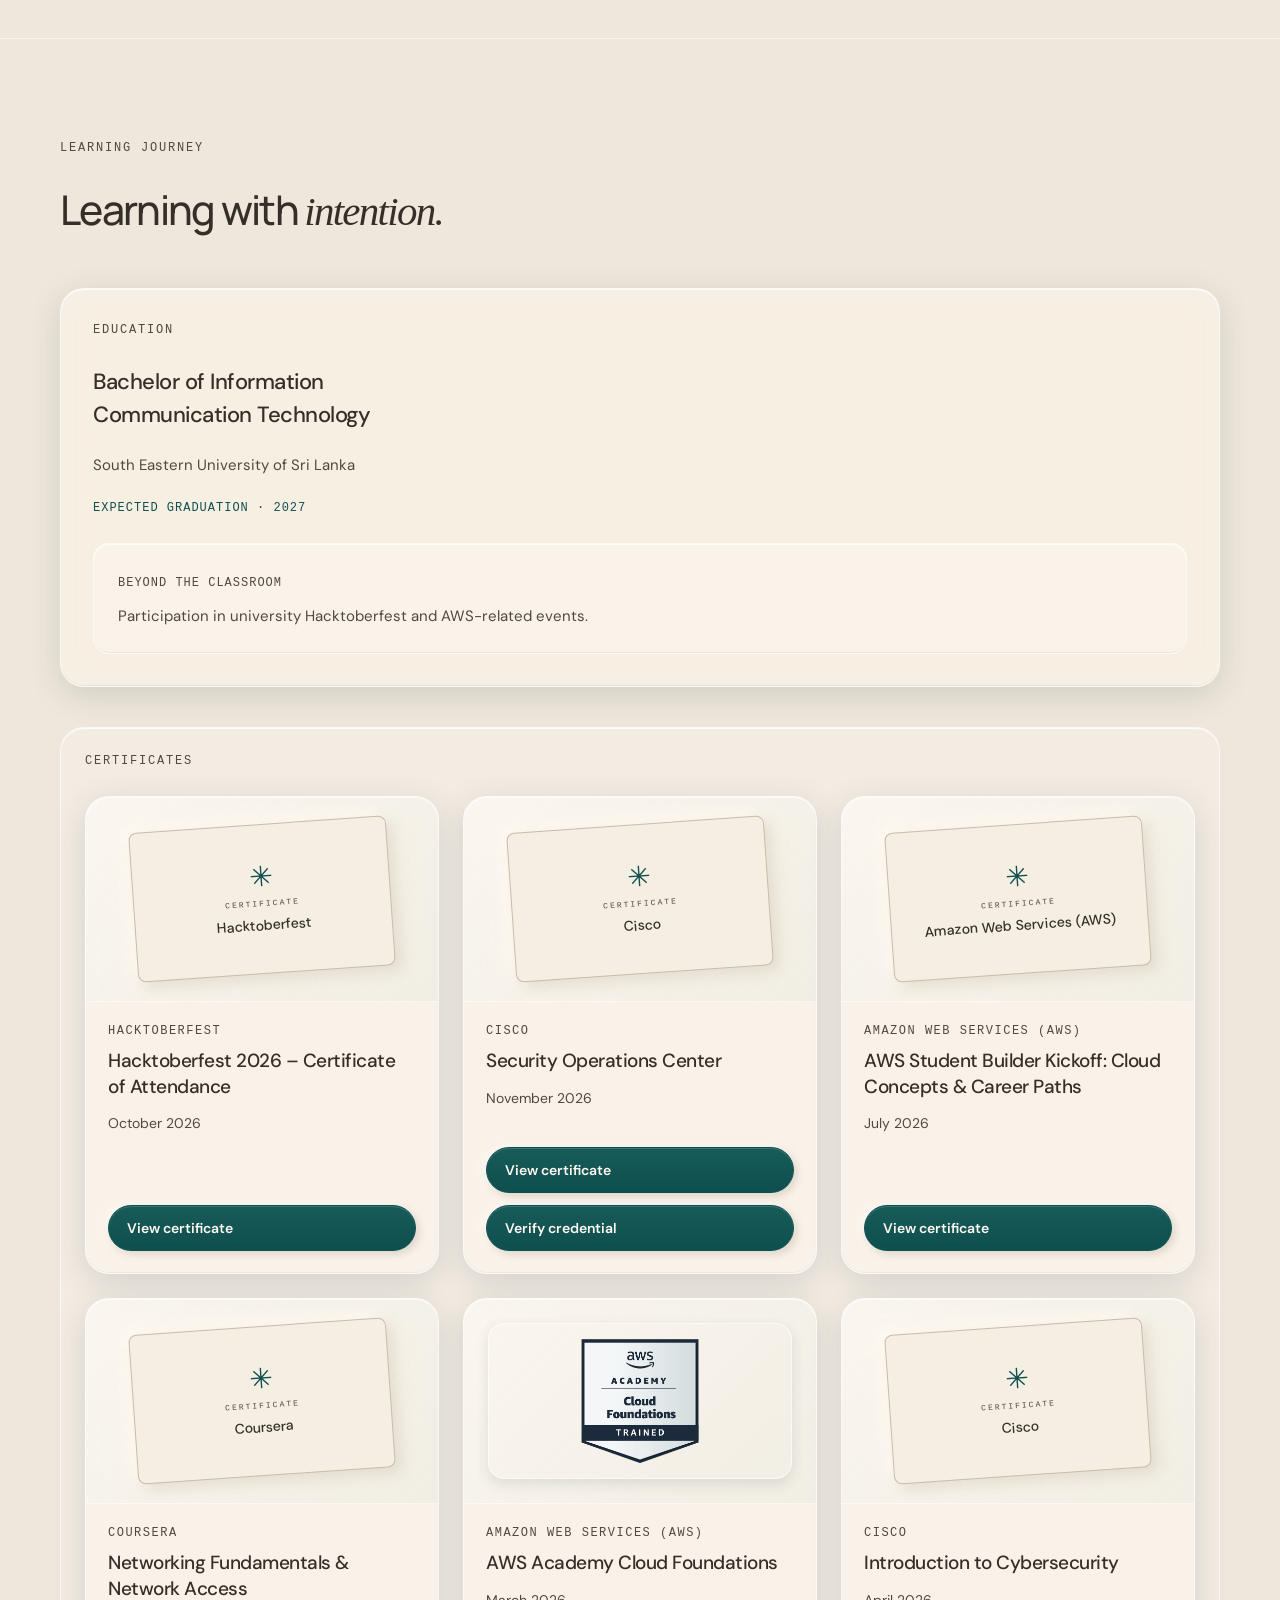
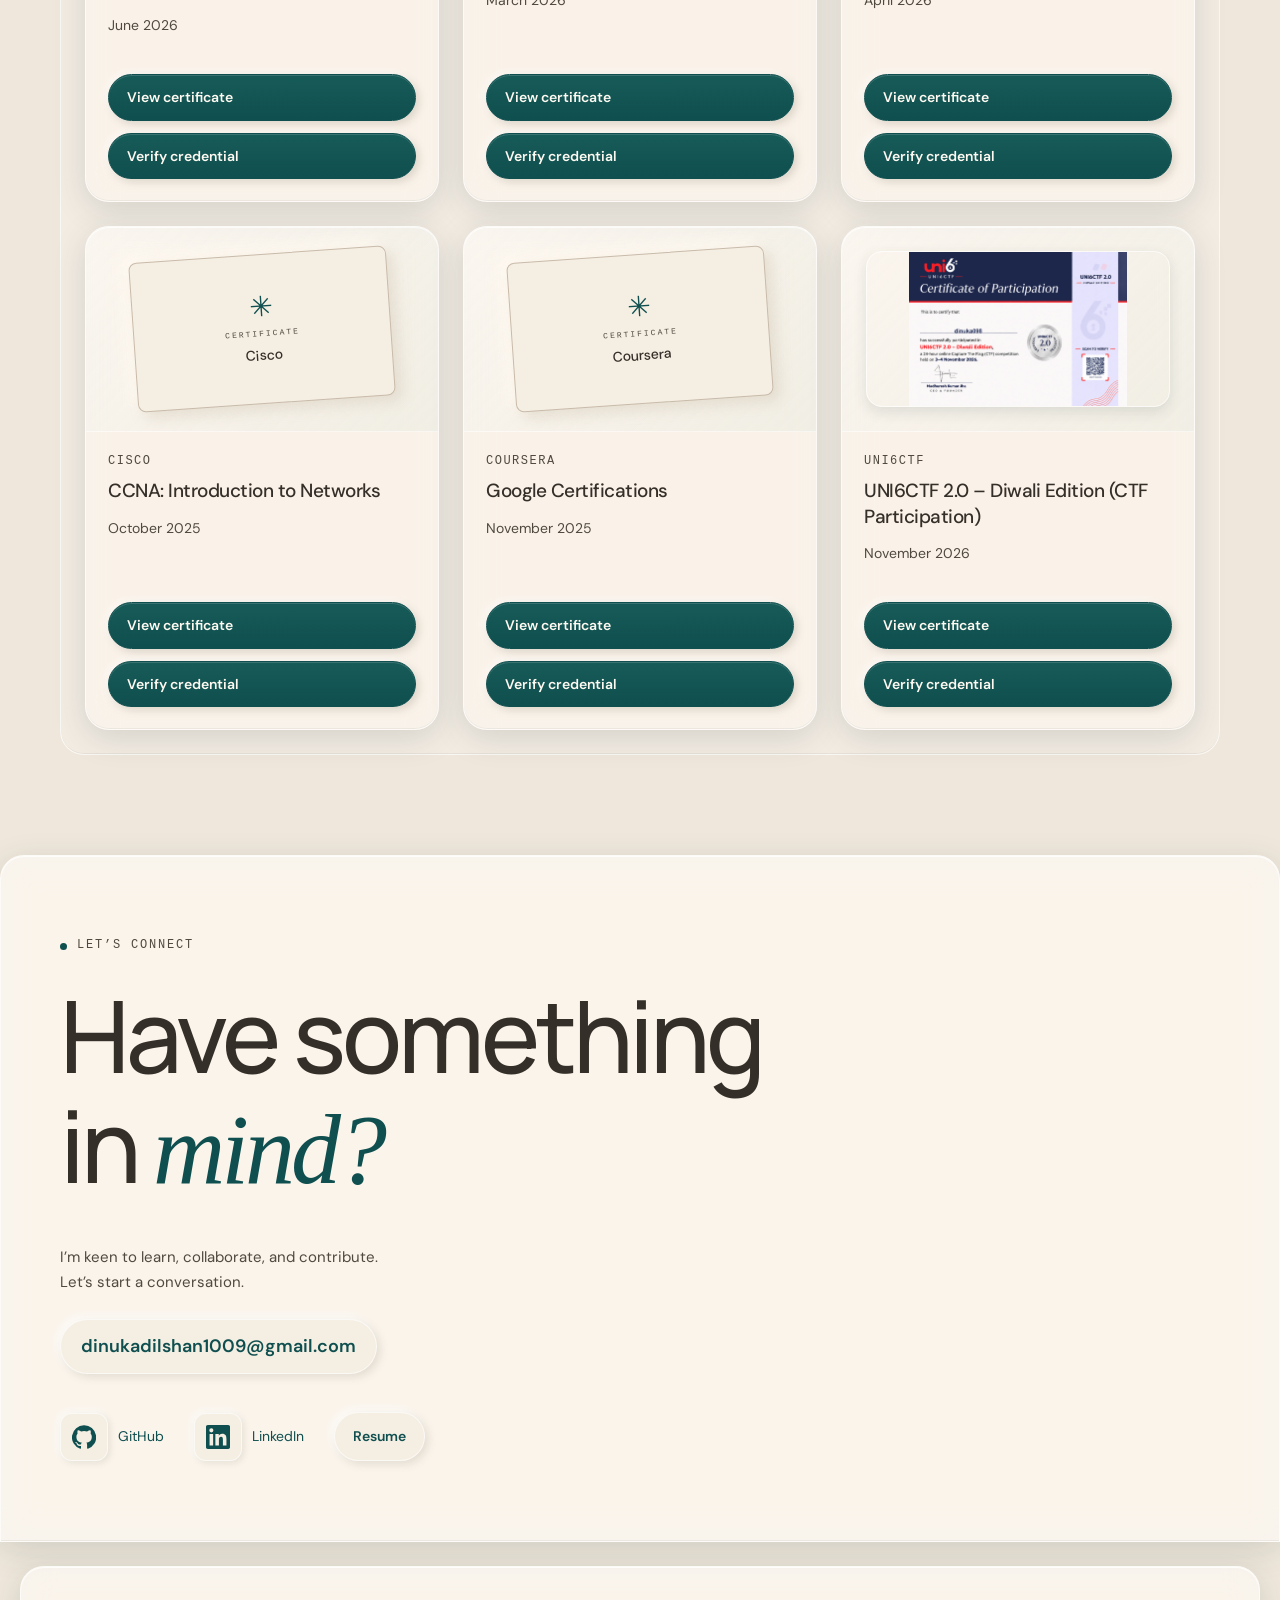
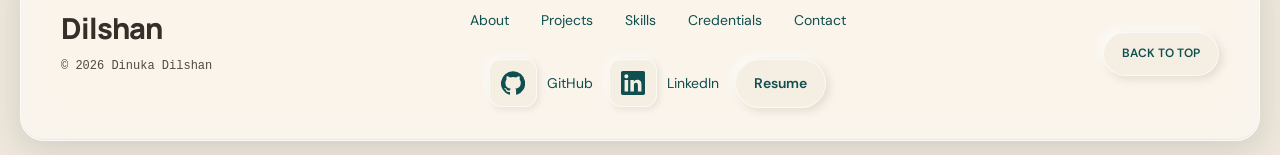
==== commit 68273d72: "Fix profile image source and loading placeholder HTML semantics" ====
--- a/index.html
+++ b/index.html
@@ -7,156 +7,29 @@
   <meta property="og:title" content="Dinuka Dilshan | Developer Portfolio">
   <meta property="og:description" content="Software, networks, and security. Explore my projects, skills, and learning journey.">
   <title>Dinuka Dilshan — Software, Networks & Security</title>
-  <link rel="icon" href="assets/favicon.svg" type="image/svg+xml">
-  <link rel="stylesheet" href="styles.css?v=10">
+  <link rel="icon" href="assets/favicon.svg?v=2" type="image/svg+xml">
+  <link rel="stylesheet" href="styles.css?v=12">
 <script src="github-projects.js?v=3" defer></script>
 <script src="app.js?v=7" defer></script>
 </head>
 <body>
 <a class="skip" href="#main">Skip to content</a>
-<header class="header"><a class="wordmark" href="#home" aria-label="Dinuka Dilshan home">dd<span>.</span>
-</a>
-  <button class="nav-toggle" type="button" aria-expanded="false" aria-controls="primary-navigation" aria-label="Open navigation menu">
-    <svg class="ui-icon" viewBox="0 0 24 24" aria-hidden="true">
-    <path d="M4 6h16M4 12h16M4 18h16"/>
-  </svg>
-  </button>
-  <nav id="primary-navigation" aria-label="Main navigation">
-    <a href="#about">
-    About
-
-  </a>
-    <a href="#projects">
-    Projects
-
-  </a>
-    <a href="#skills">
-    Skills
-
-  </a>
-    <a href="#credentials">
-    Credentials
-
-  </a>
-  </nav>
-  <a class="nav-contact" href="#contact">
-    Let’s connect 
-    <span>
-
-  </span>
-  </a>
-</header>
+<header class="header"><a class="wordmark" href="#home" aria-label="Dinuka Dilshan home">Dilshan<span></span></a><button class="nav-toggle" type="button" aria-expanded="false" aria-controls="primary-navigation" aria-label="Open navigation menu"><svg class="ui-icon" viewBox="0 0 24 24" aria-hidden="true"><path d="M4 6h16M4 12h16M4 18h16"/></svg></button><nav id="primary-navigation" aria-label="Main navigation"><a href="#about">About</a><a href="#projects">Projects</a><a href="#skills">Skills</a><a href="#credentials">Credentials</a></nav><a class="nav-contact" href="#contact">Let’s connect <span></span></a></header>
 <main id="main">
 <section class="hero wrap" id="home">
   <div class="hero-copy">
     <p class="eyebrow">
     <span class="status-dot"></span> ICT UNDERGRADUATE · SRI LANKA
-  </p>
-  <h1>Dinuka<br>Dilshan<span class="accent"></span>
-  </h1>
-  <p class="hero-line">Building software.<br>Connecting systems.<br>
-    <span>Thinking securely.</span>
-  </p>
-    <p class="hero-description">
-      An aspiring engineer exploring the intersection of software development, networks, and cybersecurity.
-    </p>
-    <div class="actions">
-      <a class="button primary" href="#projects">
-        Explore my work 
-        <span>
-
-        </span>
-      </a>
-      <a class="button secondary resume-link" href="assets/Dinuka_Dilshan_Resume.pdf" download>
-        Download resume 
-      <span>
-      </span>
-      </a>
-      </div>
-      <div class="hero-social">
-      <a class="ui-tooltip-trigger g3-social-link" aria-describedby="github-tooltip" href="https://github.com/dinuka0987" target="_blank" rel="noopener noreferrer" aria-label="GitHub profile">
-      <span class="g3-icon-shell">
-        <svg class="g3-brand-icon" viewBox="0 0 24 24" aria-hidden="true" focusable="false">
-        <path d="M12 .3a12 12 0 0 0-3.8 23.4c.6.1.8-.3.8-.6v-2.2c-3.3.7-4-1.4-4-1.4-.5-1.4-1.3-1.7-1.3-1.7-1.1-.8.1-.8.1-.8 1.2.1 1.8 1.2 1.8 1.2 1.1 1.8 2.8 1.3 3.5 1 .1-.8.4-1.3.8-1.6-2.7-.3-5.5-1.3-5.5-5.9 0-1.3.5-2.4 1.2-3.2-.1-.3-.5-1.6.2-3.2 0 0 1-.3 3.3 1.2a11.3 11.3 0 0 1 6 0c2.3-1.5 3.3-1.2 3.3-1.2.7 1.6.3 2.9.2 3.2.8.8 1.2 1.9 1.2 3.2 0 4.6-2.8 5.6-5.5 5.9.4.4.8 1.1.8 2.2v3.3c0 .3.2.7.8.6A12 12 0 0 0 12 .3Z"/>
-      </svg>
-      </span>
-      <span class="ui-tooltip" role="tooltip" id="github-tooltip">View public repositories on GitHub
-
-      </span>
-      <span class="g3-social-label">
-        GitHub
-      </span>
-      </a>
-        <span>/</span>
-        <a href="https://www.linkedin.com/in/dinuka-dilshan-2193512b1/" target="_blank" rel="noopener noreferrer" class="g3-social-link" aria-label="LinkedIn profile">
-    <span class="g3-icon-shell">
-      <svg class="g3-brand-icon" viewBox="0 0 24 24" aria-hidden="true" focusable="false">
-        <path d="M20.45 20.45H16.9v-5.57c0-1.33-.03-3.04-1.85-3.04-1.85 0-2.13 1.45-2.13 2.94v5.67H9.37V9h3.41v1.56h.05a3.74 3.74 0 0 1 3.36-1.85c3.6 0 4.26 2.37 4.26 5.45v6.29ZM5.35 7.43a2.06 2.06 0 1 1 0-4.12 2.06 2.06 0 0 1 0 4.12Zm1.78 13.02H3.57V9h3.56v11.45ZM22.22 0H1.77C.8 0 0 .77 0 1.72v20.56C0 23.23.8 24 1.77 24h20.45c.98 0 1.78-.77 1.78-1.72V1.72C24 .77 23.2 0 22.22 0Z"/>
-      </svg>
-    </span>
-        <span class="g3-social-label">
-          LinkedIn
-      </span>
-      </a>
-      </div>
-    </div>
-  <figure class="profile-portrait g3-tilt" data-tilt id="profile-portrait" hidden>
-    <img id="profile-photo" alt="Dinuka Dilshan" width="800" height="960">
-    <figcaption>
-      <span>
-        DINUKA DILSHAN
-      </span>
-      <span>
-        SOFTWARE · NETWORKS · SECURITY
-      </span>
-    </figcaption>
-  </figure>
-  <div class="system-visual g3-tilt" data-tilt role="img" aria-label="A connected system diagram showing software, networks, and security around the initials DD">
-    <div class="visual-top">
-      <span>
-        SYSTEM / DINUKA.D
-      </span>
-      <span class="accent">
-        ● EXPLORING</span>
-      </div>
-      <div class="orbit orbit-one">
-
-      </div>
-      <div class="orbit orbit-two">
-
-      </div>
-      <div class="axis axis-h">
-
-      </div>
-      <div class="axis axis-v">
-
-      </div>
-      <div class="core">
-        <span>&lt; / &gt;</span>
-        <strong>DD</strong>
-        <small>BUILD · CONNECT · PROTECT
-
-        </small>
-      </div>
-      <div class="node node-code">
-        <b>&lt;/&gt;</b>
-        <span>SOFTWARE</span>
-      </div>
-      <div class="node node-network">
-        <b>⌘</b><span>
-          NETWORKS
-        </span>
-        </div>
-        <div class="node node-security">
-          <b>◇</b>
-          <span>SECURITY</span></div><div class="visual-bottom"><span>LEARNING IN PROGRESS</span><span>BUILD · CONNECT · PROTECT</span></div></div>
+  </p><h1>Dinuka<br>Dilshan<span class="accent"></span></h1><p class="hero-line">Building software.<br>Connecting systems.<br><span>Thinking securely.</span></p><p class="hero-description">An aspiring engineer exploring the intersection of software development, networks, and cybersecurity.</p><div class="actions"><a class="button primary" href="#projects">Explore my work <span></span></a><a class="button secondary resume-link" href="assets/Dinuka_Dilshan_Resume.pdf" download>Download resume <span></span></a></div><div class="hero-social"><a class="ui-tooltip-trigger g3-social-link" aria-describedby="github-tooltip" href="https://github.com/dinuka0987" target="_blank" rel="noopener noreferrer" aria-label="GitHub profile"><span class="g3-icon-shell"><svg class="g3-brand-icon" viewBox="0 0 24 24" aria-hidden="true" focusable="false"><path d="M12 .3a12 12 0 0 0-3.8 23.4c.6.1.8-.3.8-.6v-2.2c-3.3.7-4-1.4-4-1.4-.5-1.4-1.3-1.7-1.3-1.7-1.1-.8.1-.8.1-.8 1.2.1 1.8 1.2 1.8 1.2 1.1 1.8 2.8 1.3 3.5 1 .1-.8.4-1.3.8-1.6-2.7-.3-5.5-1.3-5.5-5.9 0-1.3.5-2.4 1.2-3.2-.1-.3-.5-1.6.2-3.2 0 0 1-.3 3.3 1.2a11.3 11.3 0 0 1 6 0c2.3-1.5 3.3-1.2 3.3-1.2.7 1.6.3 2.9.2 3.2.8.8 1.2 1.9 1.2 3.2 0 4.6-2.8 5.6-5.5 5.9.4.4.8 1.1.8 2.2v3.3c0 .3.2.7.8.6A12 12 0 0 0 12 .3Z"/></svg></span><span class="ui-tooltip" role="tooltip" id="github-tooltip">View public repositories on GitHub</span><span class="g3-social-label">GitHub</span></a><span>/</span><a href="https://www.linkedin.com/in/dinuka-dilshan-2193512b1/" target="_blank" rel="noopener noreferrer" class="g3-social-link" aria-label="LinkedIn profile"><span class="g3-icon-shell"><svg class="g3-brand-icon" viewBox="0 0 24 24" aria-hidden="true" focusable="false"><path d="M20.45 20.45H16.9v-5.57c0-1.33-.03-3.04-1.85-3.04-1.85 0-2.13 1.45-2.13 2.94v5.67H9.37V9h3.41v1.56h.05a3.74 3.74 0 0 1 3.36-1.85c3.6 0 4.26 2.37 4.26 5.45v6.29ZM5.35 7.43a2.06 2.06 0 1 1 0-4.12 2.06 2.06 0 0 1 0 4.12Zm1.78 13.02H3.57V9h3.56v11.45ZM22.22 0H1.77C.8 0 0 .77 0 1.72v20.56C0 23.23.8 24 1.77 24h20.45c.98 0 1.78-.77 1.78-1.72V1.72C24 .77 23.2 0 22.22 0Z"/></svg></span><span class="g3-social-label">LinkedIn</span></a></div></div>
+  <figure class="profile-portrait g3-tilt" data-tilt id="profile-portrait" hidden><img id="profile-photo" src="data:image/svg+xml,%3Csvg%20xmlns%3D%22http%3A%2F%2Fwww.w3.org%2F2000%2Fsvg%22%20width%3D%22800%22%20height%3D%22960%22%3E%3C%2Fsvg%3E" alt="Dinuka Dilshan" width="800" height="960"><figcaption><span>DINUKA DILSHAN</span><span>SOFTWARE · NETWORKS · SECURITY</span></figcaption></figure>
+  <div class="system-visual g3-tilt" data-tilt role="img" aria-label="A connected system diagram showing software, networks, and security around the initials DD"><div class="visual-top"><span>SYSTEM / DINUKA.D</span><span class="accent">● EXPLORING</span></div><div class="orbit orbit-one"></div><div class="orbit orbit-two"></div><div class="axis axis-h"></div><div class="axis axis-v"></div><div class="core"><span>&lt; / &gt;</span><strong>DD</strong><small>BUILD · CONNECT · PROTECT</small></div><div class="node node-code"><b>&lt;/&gt;</b><span>SOFTWARE</span></div><div class="node node-network"><b>⌘</b><span>NETWORKS</span></div><div class="node node-security"><b>◇</b><span>SECURITY</span></div><div class="visual-bottom"><span>LEARNING IN PROGRESS</span><span>BUILD · CONNECT · PROTECT</span></div></div>
   <div class="hero-bottom"><span>CURIOUS BY NATURE. ENGINEER IN THE MAKING.</span><a href="#about">SCROLL TO EXPLORE</a></div>
 </section>
 <div class="discipline-band"><div class="wrap"><span>SOFTWARE DEVELOPMENT</span><i>✳</i><span>NETWORK ENGINEERING</span><i>✳</i><span>CYBERSECURITY</span><i>✳</i></div></div>
 <section class="section wrap about" id="about"><div><p class="eyebrow">ABOUT ME</p><h2>Software development.<br><span class="muted">Connected, secure systems.</span></h2></div><div class="about-copy g3-tilt" data-tilt><p>I am an Information and Communication Technology undergraduate at South Eastern University of Sri Lanka, with an expected graduation in 2027.</p><p>My technical interests span software development, network engineering, and cybersecurity. Through academic and personal projects, I have gained practical experience in web and mobile application development, business applications, and software dependency analysis.</p><p>I focus on developing reliable, maintainable solutions while strengthening my understanding of networking and system security. I am committed to continuous professional development and applying my technical knowledge to practical challenges.</p></div></section>
-<section class="section wrap" id="projects"><div class="section-heading"><div><p class="eyebrow">SELECTED WORK</p><h2>Ideas into <span class="serif">implementation.</span></h2></div><a class="text-link" href="https://github.com/dinuka0987?tab=repositories" target="_blank" rel="noopener noreferrer">All repositories</a></div><p class="section-intro">A collection of things I’ve built, explored, and learned from.</p><div class="filters" role="group" aria-label="Filter projects"><button class="active" data-filter="All" aria-pressed="true">All work</button><button data-filter="Featured" aria-pressed="false">★ Featured</button><button data-filter="Security" aria-pressed="false">Security</button><button data-filter="Mobile" aria-pressed="false">Mobile</button><button data-filter="Web" aria-pressed="false">Web</button><button data-filter="Software" aria-pressed="false">Software</button></div><p class="section-intro" id="project-sync-status" role="status" aria-busy="true">Checking GitHub for the latest projects...</p><p id="project-status" class="sr-only" role="status"></p><div class="projects-grid" id="project-grid" aria-busy="true"><article class="project-card ui-skeleton-card" aria-hidden="true"><div class="project-art"></div><div class="project-content"><div class="ui-skeleton"></div><div class="ui-skeleton"></div><div class="ui-skeleton"></div></div></article><article class="project-card ui-skeleton-card" aria-hidden="true"><div class="project-art"></div><div class="project-content"><div class="ui-skeleton"></div><div class="ui-skeleton"></div><div class="ui-skeleton"></div></div></article><article class="project-card ui-skeleton-card" aria-hidden="true"><div class="project-art"></div><div class="project-content"><div class="ui-skeleton"></div><div class="ui-skeleton"></div><div class="ui-skeleton"></div></div></article></div><noscript><p>JavaScript is needed for project filters. <a href="https://github.com/dinuka0987?tab=repositories">Explore all projects on GitHub.</a></p></noscript></section>
+<section class="section wrap" id="projects"><div class="section-heading"><div><p class="eyebrow">SELECTED WORK</p><h2>Ideas into <span class="serif">implementation.</span></h2></div><a class="text-link" href="https://github.com/dinuka0987?tab=repositories" target="_blank" rel="noopener noreferrer">All repositories</a></div><p class="section-intro">A collection of things I’ve built, explored, and learned from.</p><div class="filters" role="group" aria-label="Filter projects"><button class="active" data-filter="All" aria-pressed="true">All work</button><button data-filter="Featured" aria-pressed="false">★ Featured</button><button data-filter="Security" aria-pressed="false">Security</button><button data-filter="Mobile" aria-pressed="false">Mobile</button><button data-filter="Web" aria-pressed="false">Web</button><button data-filter="Software" aria-pressed="false">Software</button></div><p class="section-intro" id="project-sync-status" role="status" aria-busy="true">Checking GitHub for the latest projects...</p><p id="project-status" class="sr-only" role="status"></p><div class="projects-grid" id="project-grid" aria-busy="true"><div class="project-card ui-skeleton-card" aria-hidden="true"><div class="project-art"></div><div class="project-content"><div class="ui-skeleton"></div><div class="ui-skeleton"></div><div class="ui-skeleton"></div></div></div><div class="project-card ui-skeleton-card" aria-hidden="true"><div class="project-art"></div><div class="project-content"><div class="ui-skeleton"></div><div class="ui-skeleton"></div><div class="ui-skeleton"></div></div></div><div class="project-card ui-skeleton-card" aria-hidden="true"><div class="project-art"></div><div class="project-content"><div class="ui-skeleton"></div><div class="ui-skeleton"></div><div class="ui-skeleton"></div></div></div></div><noscript><p>JavaScript is needed for project filters. <a href="https://github.com/dinuka0987?tab=repositories">Explore all projects on GitHub.</a></p></noscript></section>
 <section class="skills-section" id="skills"><div class="section wrap"><div class="section-heading"><div><p class="eyebrow">MY TOOLKIT</p><h2>A foundation to <span class="serif">build on.</span></h2></div><p class="heading-note">Always learning.<br>Always adding to the toolkit.</p></div><div class="skill-rows"><div class="skill-row g3-tilt" data-tilt><h3>Software & web</h3><div class="tags"><span>Java</span><span>Python</span><span>HTML & CSS</span><span>React</span><span>Node.js</span><span>Laravel</span></div></div><div class="skill-row g3-tilt" data-tilt><h3>Mobile & data</h3><div class="tags"><span>Flutter</span><span>Dart</span><span>Firebase</span><span>SQL / MySQL</span><span>MongoDB</span></div></div><div class="skill-row g3-tilt" data-tilt><h3>Tools & interests</h3><div class="tags"><span>Git & GitHub</span><span>Computer networking</span><span>Network security</span><span>Cybersecurity</span></div></div></div><p class="skills-note">Technologies I’ve studied or used in projects; networking and security are areas of continued exploration.</p></div></section>
 <section class="section wrap" id="credentials"><div class="section-heading"><div><p class="eyebrow">LEARNING JOURNEY</p><h2>Learning with <span class="serif">intention.</span></h2></div></div><div class="credentials-grid"><article class="education g3-tilt" data-tilt><div class="small-icon"></div><p class="eyebrow">EDUCATION</p><h3>Bachelor of Information<br>Communication Technology</h3><p>South Eastern University of Sri Lanka</p><span class="label">EXPECTED GRADUATION · 2027</span><div class="activities g3-tilt" data-tilt><small>BEYOND THE CLASSROOM</small><p>Participation in university Hacktoberfest and AWS-related events.</p></div></article><div class="certificates"><p class="eyebrow">CERTIFICATES</p><div class="projects-grid" id="certificate-list"><h3>The learning continues.</h3><p>Certificate documents will be added here as they become available.</p><a class="text-link g3-credential-social" href="https://www.linkedin.com/in/dinuka-dilshan-2193512b1/" target="_blank" rel="noopener noreferrer"><svg class="g3-brand-icon" viewBox="0 0 24 24" aria-hidden="true" focusable="false"><path d="M20.45 20.45H16.9v-5.57c0-1.33-.03-3.04-1.85-3.04-1.85 0-2.13 1.45-2.13 2.94v5.67H9.37V9h3.41v1.56h.05a3.74 3.74 0 0 1 3.36-1.85c3.6 0 4.26 2.37 4.26 5.45v6.29ZM5.35 7.43a2.06 2.06 0 1 1 0-4.12 2.06 2.06 0 0 1 0 4.12Zm1.78 13.02H3.57V9h3.56v11.45ZM22.22 0H1.77C.8 0 0 .77 0 1.72v20.56C0 23.23.8 24 1.77 24h20.45c.98 0 1.78-.77 1.78-1.72V1.72C24 .77 23.2 0 22.22 0Z"/></svg>Visit my LinkedIn profile</a></div></div></div></section>
 <section class="contact-section" id="contact"><div class="wrap"><p class="eyebrow"><span class="status-dot"></span> LET’S CONNECT</p><h2>Have something<br>in <span class="serif accent">mind?</span></h2><div class="contact-bottom"><p>I’m keen to learn, collaborate, and contribute.<br>Let’s start a conversation.</p><a class="email-link" href="mailto:dinukadilshan1009@gmail.com">dinukadilshan1009@gmail.com <span></span></a></div><div class="contact-links"><a href="https://github.com/dinuka0987" target="_blank" rel="noopener noreferrer" class="g3-social-link" aria-label="GitHub profile"><span class="g3-icon-shell"><svg class="g3-brand-icon" viewBox="0 0 24 24" aria-hidden="true" focusable="false"><path d="M12 .3a12 12 0 0 0-3.8 23.4c.6.1.8-.3.8-.6v-2.2c-3.3.7-4-1.4-4-1.4-.5-1.4-1.3-1.7-1.3-1.7-1.1-.8.1-.8.1-.8 1.2.1 1.8 1.2 1.8 1.2 1.1 1.8 2.8 1.3 3.5 1 .1-.8.4-1.3.8-1.6-2.7-.3-5.5-1.3-5.5-5.9 0-1.3.5-2.4 1.2-3.2-.1-.3-.5-1.6.2-3.2 0 0 1-.3 3.3 1.2a11.3 11.3 0 0 1 6 0c2.3-1.5 3.3-1.2 3.3-1.2.7 1.6.3 2.9.2 3.2.8.8 1.2 1.9 1.2 3.2 0 4.6-2.8 5.6-5.5 5.9.4.4.8 1.1.8 2.2v3.3c0 .3.2.7.8.6A12 12 0 0 0 12 .3Z"/></svg></span><span class="g3-social-label">GitHub</span></a><a href="https://www.linkedin.com/in/dinuka-dilshan-2193512b1/" target="_blank" rel="noopener noreferrer" class="g3-social-link" aria-label="LinkedIn profile"><span class="g3-icon-shell"><svg class="g3-brand-icon" viewBox="0 0 24 24" aria-hidden="true" focusable="false"><path d="M20.45 20.45H16.9v-5.57c0-1.33-.03-3.04-1.85-3.04-1.85 0-2.13 1.45-2.13 2.94v5.67H9.37V9h3.41v1.56h.05a3.74 3.74 0 0 1 3.36-1.85c3.6 0 4.26 2.37 4.26 5.45v6.29ZM5.35 7.43a2.06 2.06 0 1 1 0-4.12 2.06 2.06 0 0 1 0 4.12Zm1.78 13.02H3.57V9h3.56v11.45ZM22.22 0H1.77C.8 0 0 .77 0 1.72v20.56C0 23.23.8 24 1.77 24h20.45c.98 0 1.78-.77 1.78-1.72V1.72C24 .77 23.2 0 22.22 0Z"/></svg></span><span class="g3-social-label">LinkedIn</span></a><a class="resume-link g3-resume-link" href="assets/Dinuka_Dilshan_Resume.pdf" download>Resume</a></div></div></section>
-</main><footer class="wrap"><a class="wordmark" href="#home">dd<span>.</span></a><p>© <span id="year">2026</span> Dinuka Dilshan</p><nav class="g3-footer-links" aria-label="Footer navigation"><a href="#about">About</a><a href="#projects">Projects</a><a href="#skills">Skills</a><a href="#credentials">Credentials</a><a href="#contact">Contact</a></nav><div class="g3-footer-social"><a class="g3-social-link" href="https://github.com/dinuka0987" target="_blank" rel="noopener noreferrer" aria-label="GitHub profile"><span class="g3-icon-shell"><svg class="g3-brand-icon" viewBox="0 0 24 24" aria-hidden="true" focusable="false"><path d="M12 .3a12 12 0 0 0-3.8 23.4c.6.1.8-.3.8-.6v-2.2c-3.3.7-4-1.4-4-1.4-.5-1.4-1.3-1.7-1.3-1.7-1.1-.8.1-.8.1-.8 1.2.1 1.8 1.2 1.8 1.2 1.1 1.8 2.8 1.3 3.5 1 .1-.8.4-1.3.8-1.6-2.7-.3-5.5-1.3-5.5-5.9 0-1.3.5-2.4 1.2-3.2-.1-.3-.5-1.6.2-3.2 0 0 1-.3 3.3 1.2a11.3 11.3 0 0 1 6 0c2.3-1.5 3.3-1.2 3.3-1.2.7 1.6.3 2.9.2 3.2.8.8 1.2 1.9 1.2 3.2 0 4.6-2.8 5.6-5.5 5.9.4.4.8 1.1.8 2.2v3.3c0 .3.2.7.8.6A12 12 0 0 0 12 .3Z"/></svg></span><span class="g3-social-label">GitHub</span></a><a class="g3-social-link" href="https://www.linkedin.com/in/dinuka-dilshan-2193512b1/" target="_blank" rel="noopener noreferrer" aria-label="LinkedIn profile"><span class="g3-icon-shell"><svg class="g3-brand-icon" viewBox="0 0 24 24" aria-hidden="true" focusable="false"><path d="M20.45 20.45H16.9v-5.57c0-1.33-.03-3.04-1.85-3.04-1.85 0-2.13 1.45-2.13 2.94v5.67H9.37V9h3.41v1.56h.05a3.74 3.74 0 0 1 3.36-1.85c3.6 0 4.26 2.37 4.26 5.45v6.29ZM5.35 7.43a2.06 2.06 0 1 1 0-4.12 2.06 2.06 0 0 1 0 4.12Zm1.78 13.02H3.57V9h3.56v11.45ZM22.22 0H1.77C.8 0 0 .77 0 1.72v20.56C0 23.23.8 24 1.77 24h20.45c.98 0 1.78-.77 1.78-1.72V1.72C24 .77 23.2 0 22.22 0Z"/></svg></span><span class="g3-social-label">LinkedIn</span></a><a class="resume-link g3-resume-link" href="assets/Dinuka_Dilshan_Resume.pdf" download>Resume</a></div><a class="g3-backtop" href="#home">BACK TO TOP</a></footer>
+</main><footer class="wrap"><a class="wordmark" href="#home">Dilshan<span></span></a><p>© <span id="year">2026</span> Dinuka Dilshan</p><nav class="g3-footer-links" aria-label="Footer navigation"><a href="#about">About</a><a href="#projects">Projects</a><a href="#skills">Skills</a><a href="#credentials">Credentials</a><a href="#contact">Contact</a></nav><div class="g3-footer-social"><a class="g3-social-link" href="https://github.com/dinuka0987" target="_blank" rel="noopener noreferrer" aria-label="GitHub profile"><span class="g3-icon-shell"><svg class="g3-brand-icon" viewBox="0 0 24 24" aria-hidden="true" focusable="false"><path d="M12 .3a12 12 0 0 0-3.8 23.4c.6.1.8-.3.8-.6v-2.2c-3.3.7-4-1.4-4-1.4-.5-1.4-1.3-1.7-1.3-1.7-1.1-.8.1-.8.1-.8 1.2.1 1.8 1.2 1.8 1.2 1.1 1.8 2.8 1.3 3.5 1 .1-.8.4-1.3.8-1.6-2.7-.3-5.5-1.3-5.5-5.9 0-1.3.5-2.4 1.2-3.2-.1-.3-.5-1.6.2-3.2 0 0 1-.3 3.3 1.2a11.3 11.3 0 0 1 6 0c2.3-1.5 3.3-1.2 3.3-1.2.7 1.6.3 2.9.2 3.2.8.8 1.2 1.9 1.2 3.2 0 4.6-2.8 5.6-5.5 5.9.4.4.8 1.1.8 2.2v3.3c0 .3.2.7.8.6A12 12 0 0 0 12 .3Z"/></svg></span><span class="g3-social-label">GitHub</span></a><a class="g3-social-link" href="https://www.linkedin.com/in/dinuka-dilshan-2193512b1/" target="_blank" rel="noopener noreferrer" aria-label="LinkedIn profile"><span class="g3-icon-shell"><svg class="g3-brand-icon" viewBox="0 0 24 24" aria-hidden="true" focusable="false"><path d="M20.45 20.45H16.9v-5.57c0-1.33-.03-3.04-1.85-3.04-1.85 0-2.13 1.45-2.13 2.94v5.67H9.37V9h3.41v1.56h.05a3.74 3.74 0 0 1 3.36-1.85c3.6 0 4.26 2.37 4.26 5.45v6.29ZM5.35 7.43a2.06 2.06 0 1 1 0-4.12 2.06 2.06 0 0 1 0 4.12Zm1.78 13.02H3.57V9h3.56v11.45ZM22.22 0H1.77C.8 0 0 .77 0 1.72v20.56C0 23.23.8 24 1.77 24h20.45c.98 0 1.78-.77 1.78-1.72V1.72C24 .77 23.2 0 22.22 0Z"/></svg></span><span class="g3-social-label">LinkedIn</span></a><a class="resume-link g3-resume-link" href="assets/Dinuka_Dilshan_Resume.pdf" download>Resume</a></div><a class="g3-backtop" href="#home">BACK TO TOP</a></footer>
 </body></html>
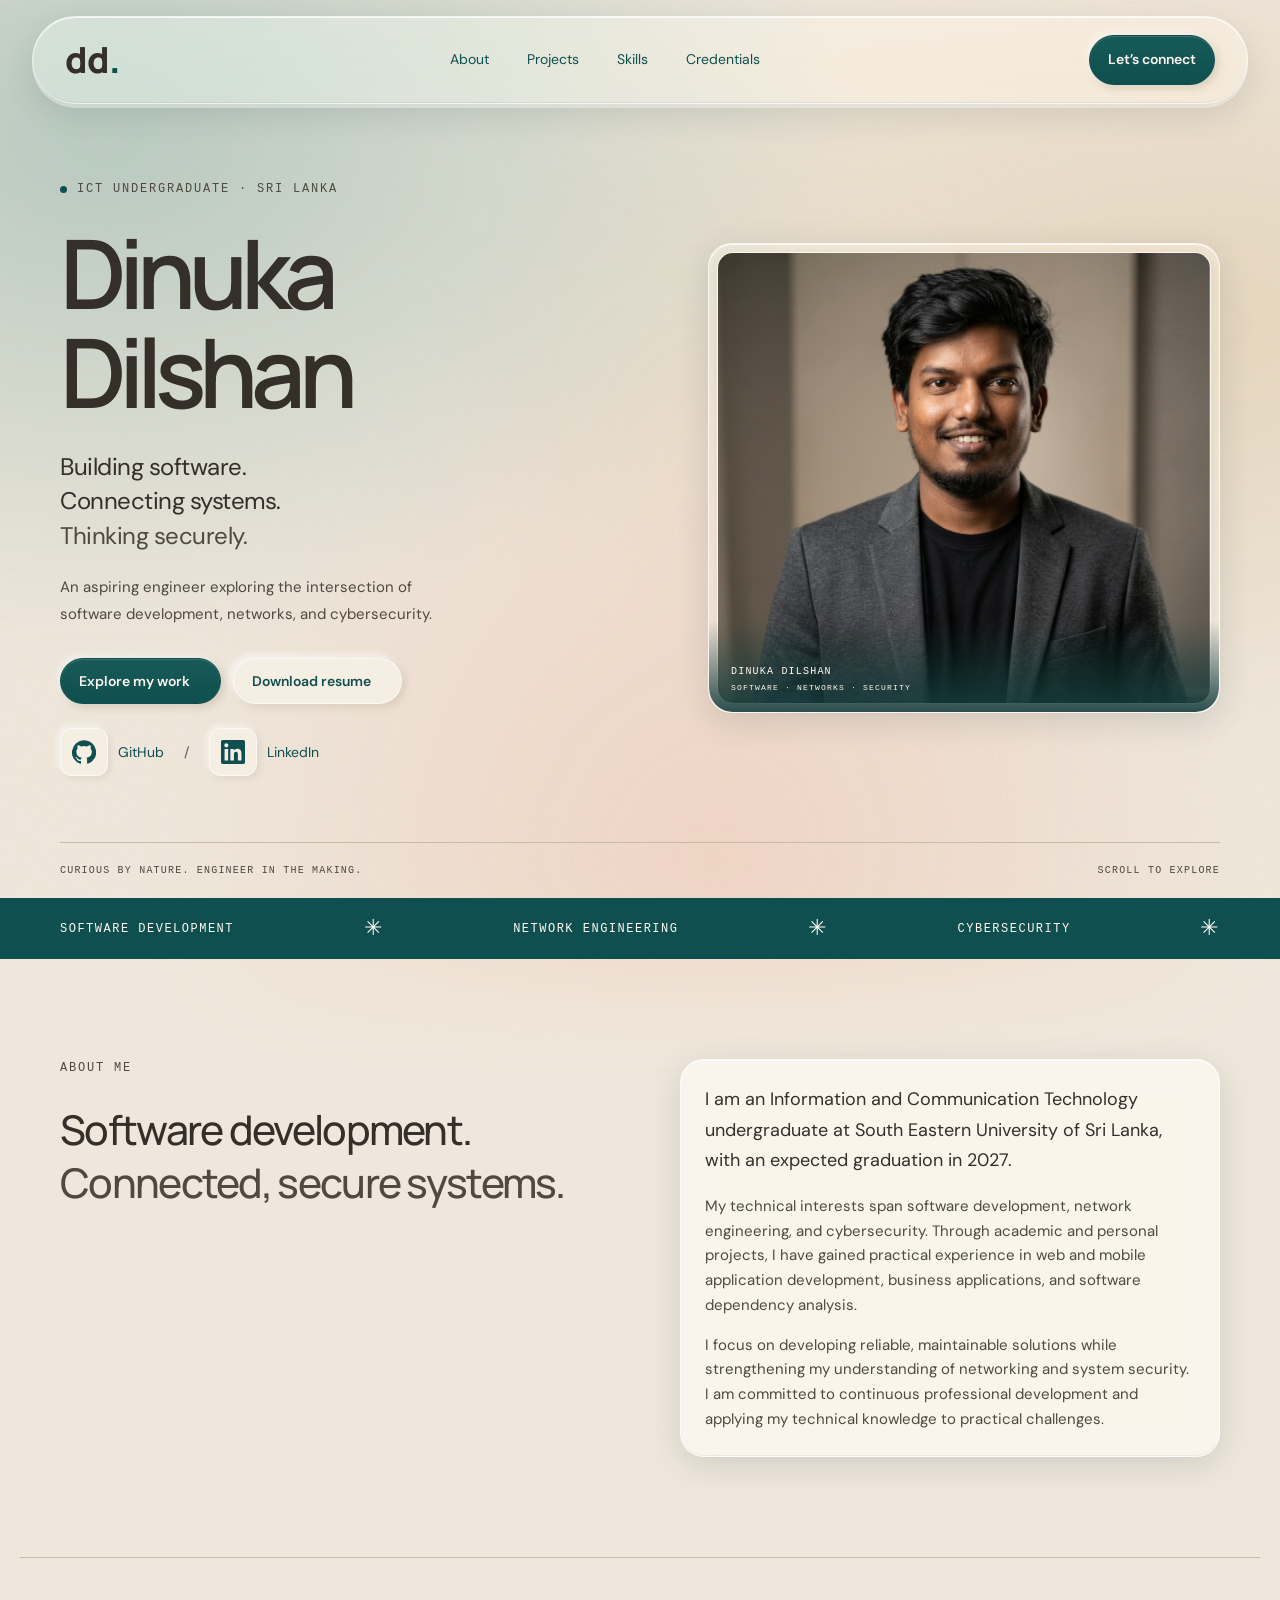
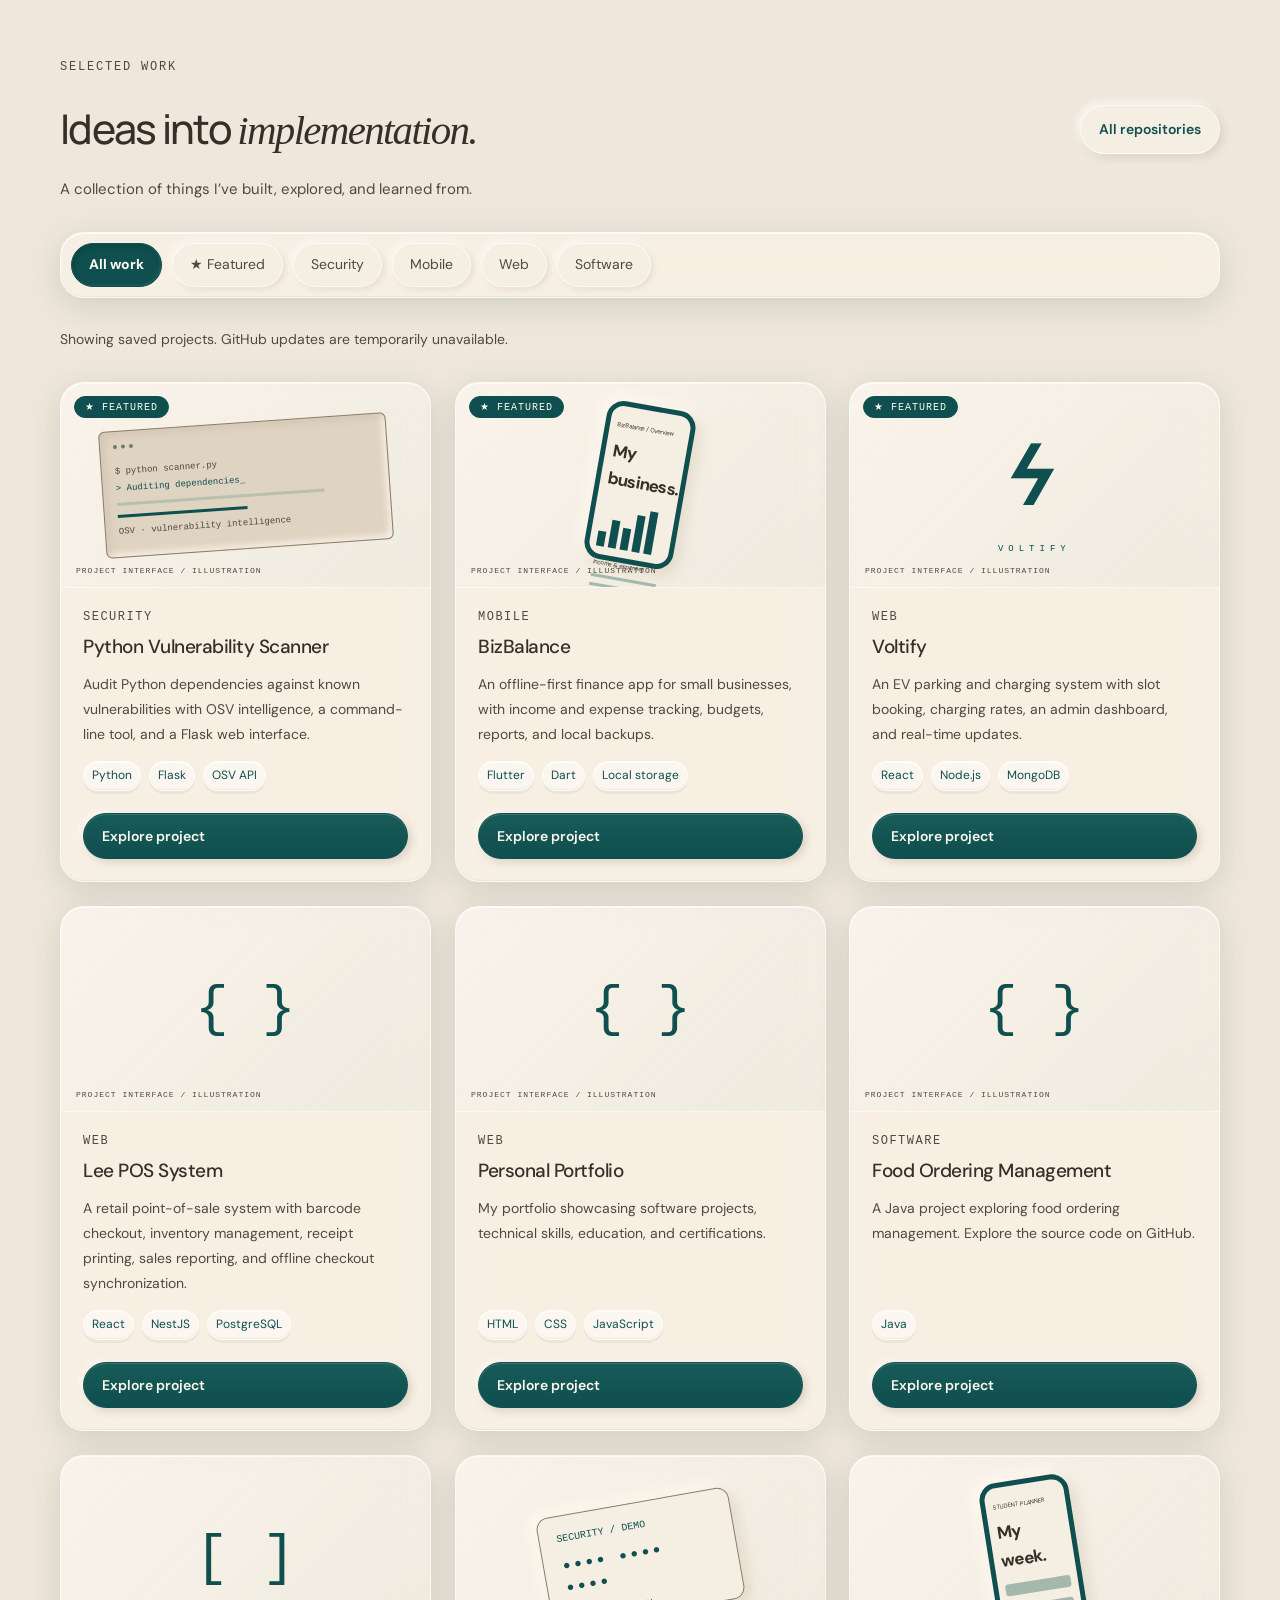
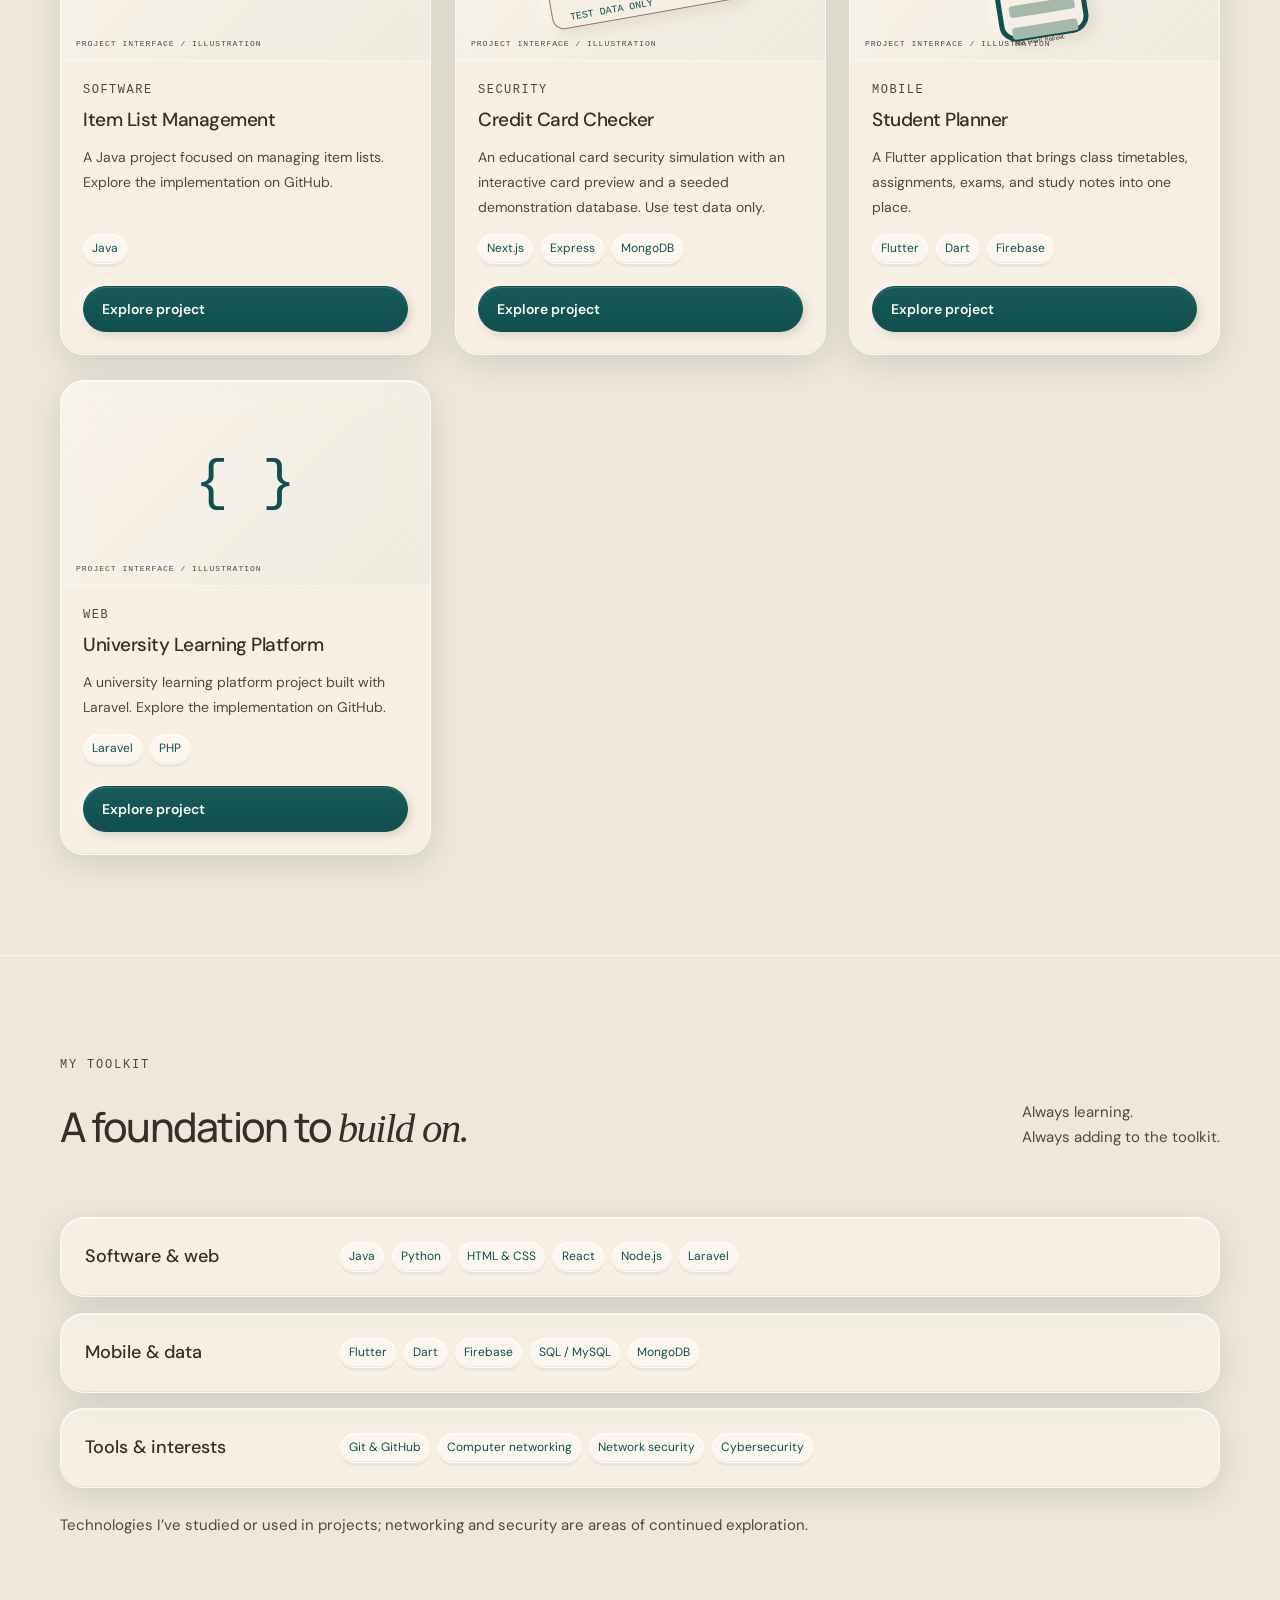
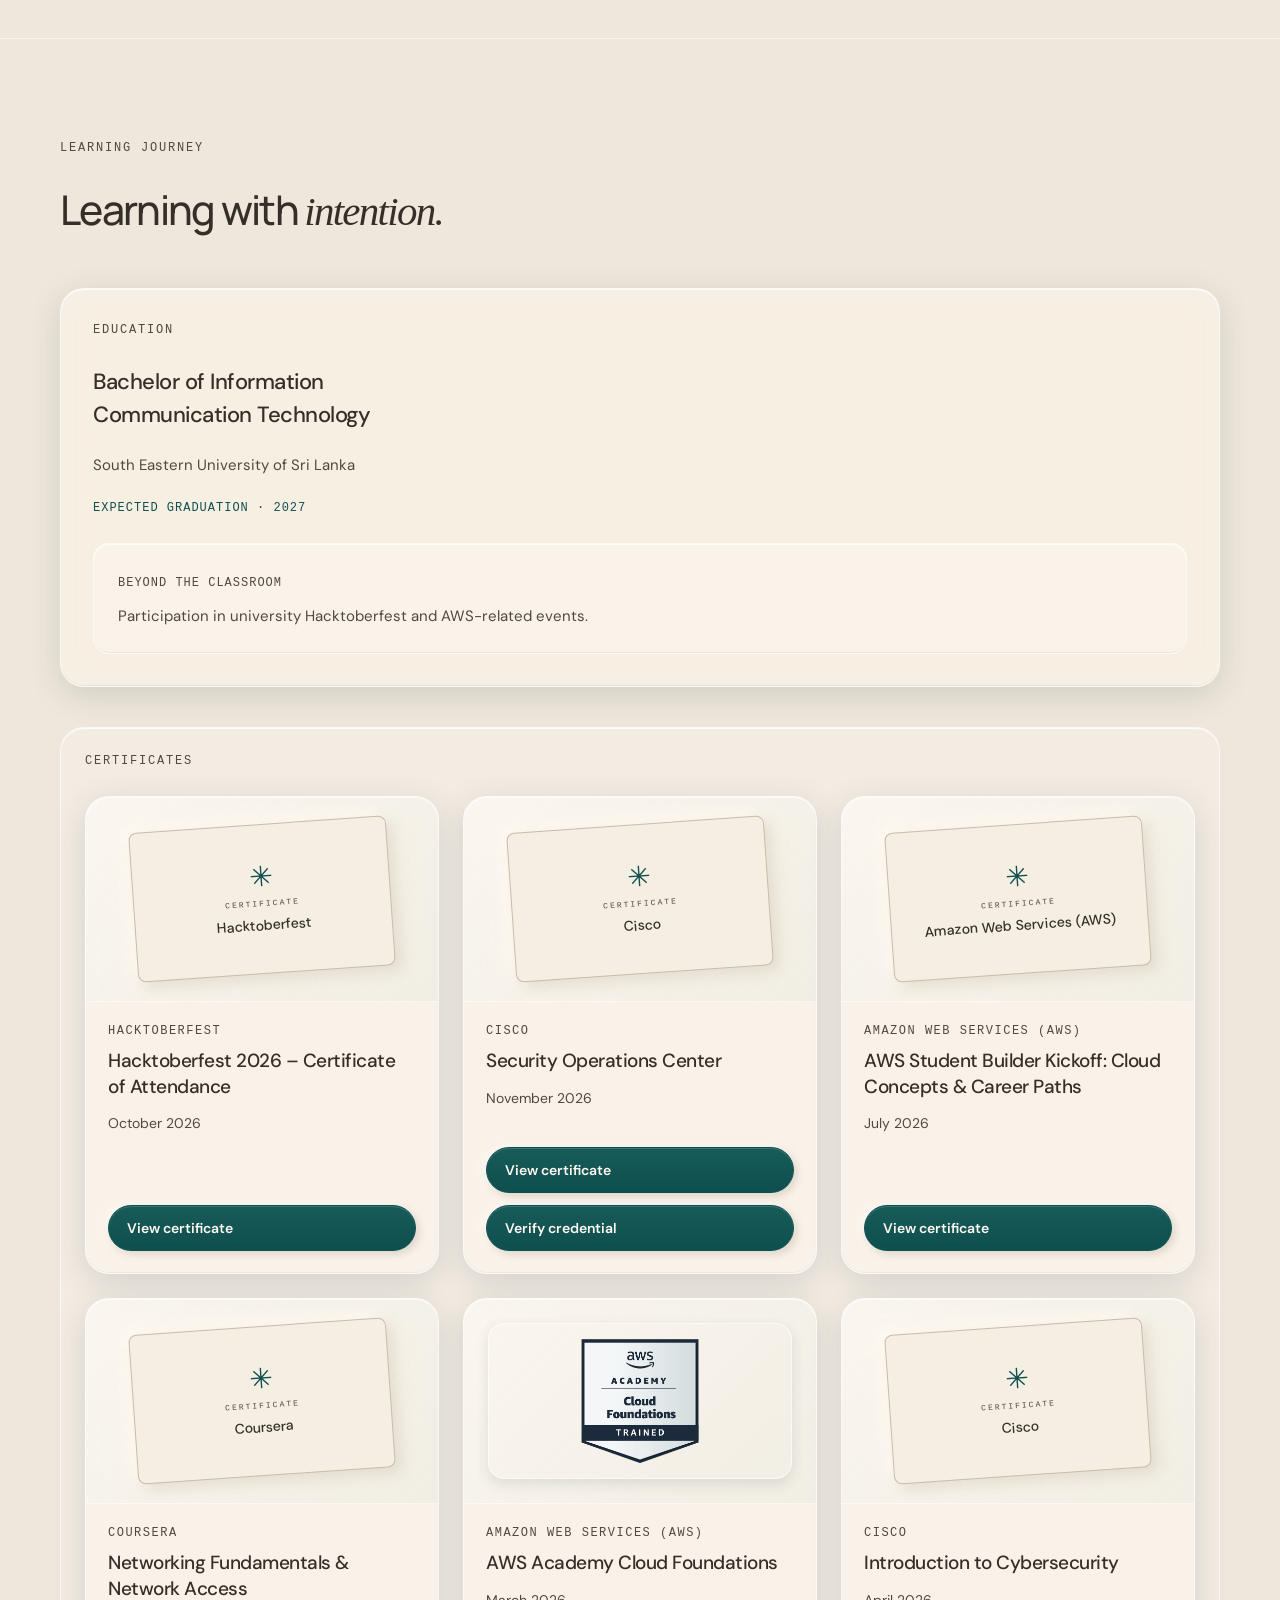
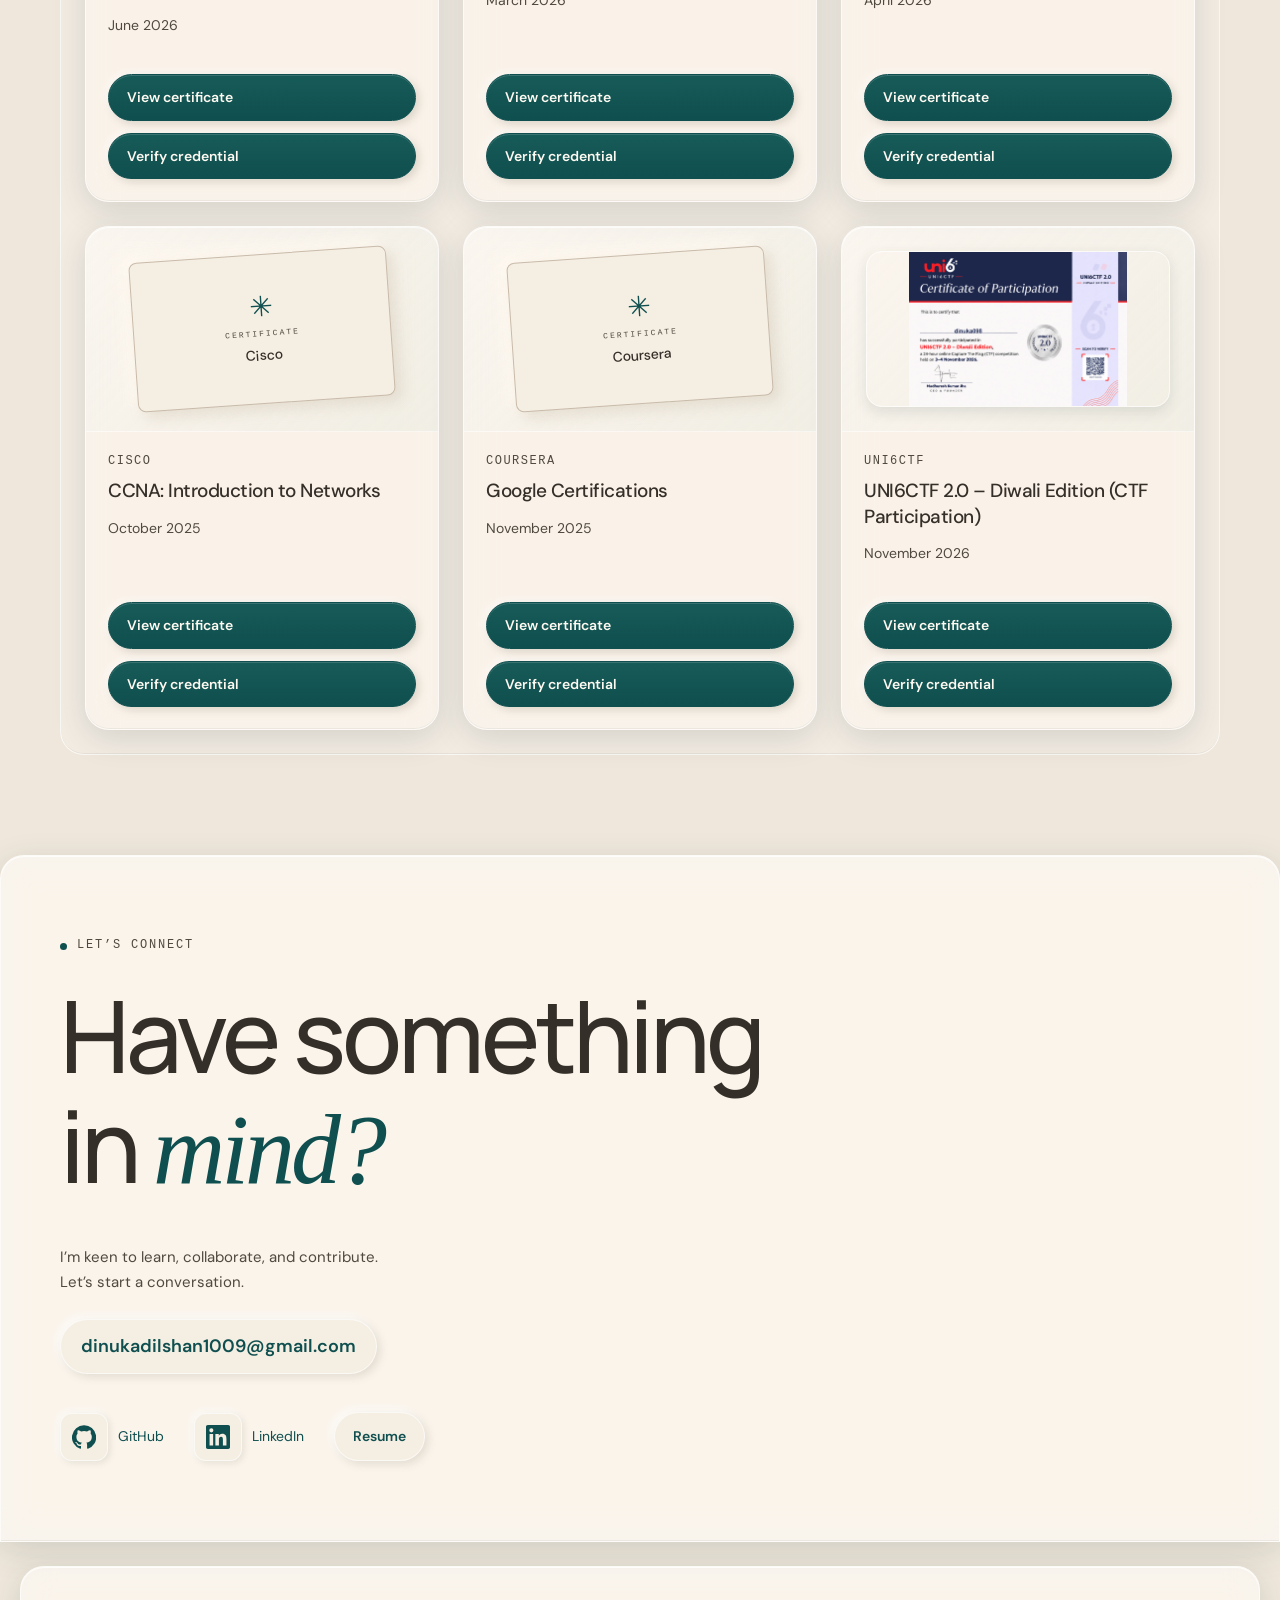
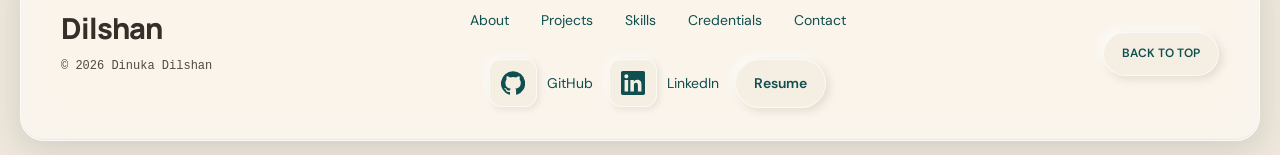
==== commit bf8849bc: "fix that error" ====
--- a/index.html
+++ b/index.html
@@ -14,20 +14,116 @@
 </head>
 <body>
 <a class="skip" href="#main">Skip to content</a>
-<header class="header"><a class="wordmark" href="#home" aria-label="Dinuka Dilshan home">Dilshan<span></span></a><button class="nav-toggle" type="button" aria-expanded="false" aria-controls="primary-navigation" aria-label="Open navigation menu"><svg class="ui-icon" viewBox="0 0 24 24" aria-hidden="true"><path d="M4 6h16M4 12h16M4 18h16"/></svg></button><nav id="primary-navigation" aria-label="Main navigation"><a href="#about">About</a><a href="#projects">Projects</a><a href="#skills">Skills</a><a href="#credentials">Credentials</a></nav><a class="nav-contact" href="#contact">Let’s connect <span></span></a></header>
+<header class="header"><a class="wordmark" href="#home" aria-label="Dinuka Dilshan home">dd<span>.</span></a><button class="nav-toggle" type="button" aria-expanded="false" aria-controls="primary-navigation" aria-label="Open navigation menu"><svg class="ui-icon" viewBox="0 0 24 24" aria-hidden="true"><path d="M4 6h16M4 12h16M4 18h16"/></svg></button><nav id="primary-navigation" aria-label="Main navigation"><a href="#about">About</a><a href="#projects">Projects</a><a href="#skills">Skills</a><a href="#credentials">Credentials</a></nav><a class="nav-contact" href="#contact">Let’s connect <span></span></a></header>
 <main id="main">
 <section class="hero wrap" id="home">
   <div class="hero-copy">
     <p class="eyebrow">
     <span class="status-dot"></span> ICT UNDERGRADUATE · SRI LANKA
-  </p><h1>Dinuka<br>Dilshan<span class="accent"></span></h1><p class="hero-line">Building software.<br>Connecting systems.<br><span>Thinking securely.</span></p><p class="hero-description">An aspiring engineer exploring the intersection of software development, networks, and cybersecurity.</p><div class="actions"><a class="button primary" href="#projects">Explore my work <span></span></a><a class="button secondary resume-link" href="assets/Dinuka_Dilshan_Resume.pdf" download>Download resume <span></span></a></div><div class="hero-social"><a class="ui-tooltip-trigger g3-social-link" aria-describedby="github-tooltip" href="https://github.com/dinuka0987" target="_blank" rel="noopener noreferrer" aria-label="GitHub profile"><span class="g3-icon-shell"><svg class="g3-brand-icon" viewBox="0 0 24 24" aria-hidden="true" focusable="false"><path d="M12 .3a12 12 0 0 0-3.8 23.4c.6.1.8-.3.8-.6v-2.2c-3.3.7-4-1.4-4-1.4-.5-1.4-1.3-1.7-1.3-1.7-1.1-.8.1-.8.1-.8 1.2.1 1.8 1.2 1.8 1.2 1.1 1.8 2.8 1.3 3.5 1 .1-.8.4-1.3.8-1.6-2.7-.3-5.5-1.3-5.5-5.9 0-1.3.5-2.4 1.2-3.2-.1-.3-.5-1.6.2-3.2 0 0 1-.3 3.3 1.2a11.3 11.3 0 0 1 6 0c2.3-1.5 3.3-1.2 3.3-1.2.7 1.6.3 2.9.2 3.2.8.8 1.2 1.9 1.2 3.2 0 4.6-2.8 5.6-5.5 5.9.4.4.8 1.1.8 2.2v3.3c0 .3.2.7.8.6A12 12 0 0 0 12 .3Z"/></svg></span><span class="ui-tooltip" role="tooltip" id="github-tooltip">View public repositories on GitHub</span><span class="g3-social-label">GitHub</span></a><span>/</span><a href="https://www.linkedin.com/in/dinuka-dilshan-2193512b1/" target="_blank" rel="noopener noreferrer" class="g3-social-link" aria-label="LinkedIn profile"><span class="g3-icon-shell"><svg class="g3-brand-icon" viewBox="0 0 24 24" aria-hidden="true" focusable="false"><path d="M20.45 20.45H16.9v-5.57c0-1.33-.03-3.04-1.85-3.04-1.85 0-2.13 1.45-2.13 2.94v5.67H9.37V9h3.41v1.56h.05a3.74 3.74 0 0 1 3.36-1.85c3.6 0 4.26 2.37 4.26 5.45v6.29ZM5.35 7.43a2.06 2.06 0 1 1 0-4.12 2.06 2.06 0 0 1 0 4.12Zm1.78 13.02H3.57V9h3.56v11.45ZM22.22 0H1.77C.8 0 0 .77 0 1.72v20.56C0 23.23.8 24 1.77 24h20.45c.98 0 1.78-.77 1.78-1.72V1.72C24 .77 23.2 0 22.22 0Z"/></svg></span><span class="g3-social-label">LinkedIn</span></a></div></div>
-  <figure class="profile-portrait g3-tilt" data-tilt id="profile-portrait" hidden><img id="profile-photo" src="data:image/svg+xml,%3Csvg%20xmlns%3D%22http%3A%2F%2Fwww.w3.org%2F2000%2Fsvg%22%20width%3D%22800%22%20height%3D%22960%22%3E%3C%2Fsvg%3E" alt="Dinuka Dilshan" width="800" height="960"><figcaption><span>DINUKA DILSHAN</span><span>SOFTWARE · NETWORKS · SECURITY</span></figcaption></figure>
-  <div class="system-visual g3-tilt" data-tilt role="img" aria-label="A connected system diagram showing software, networks, and security around the initials DD"><div class="visual-top"><span>SYSTEM / DINUKA.D</span><span class="accent">● EXPLORING</span></div><div class="orbit orbit-one"></div><div class="orbit orbit-two"></div><div class="axis axis-h"></div><div class="axis axis-v"></div><div class="core"><span>&lt; / &gt;</span><strong>DD</strong><small>BUILD · CONNECT · PROTECT</small></div><div class="node node-code"><b>&lt;/&gt;</b><span>SOFTWARE</span></div><div class="node node-network"><b>⌘</b><span>NETWORKS</span></div><div class="node node-security"><b>◇</b><span>SECURITY</span></div><div class="visual-bottom"><span>LEARNING IN PROGRESS</span><span>BUILD · CONNECT · PROTECT</span></div></div>
+  </p>
+  <h1>Dinuka<br>Dilshan<span class="accent"></span>
+  </h1>
+  <p class="hero-line">Building software.<br>Connecting systems.<br>
+    <span>Thinking securely.</span>
+  </p>
+    <p class="hero-description">
+      An aspiring engineer exploring the intersection of software development, networks, and cybersecurity.
+    </p>
+    <div class="actions">
+      <a class="button primary" href="#projects">
+        Explore my work 
+        <span>
+
+        </span>
+      </a>
+      <a class="button secondary resume-link" href="assets/Dinuka_Dilshan_Resume.pdf" download>
+        Download resume 
+      <span>
+      </span>
+      </a>
+      </div>
+      <div class="hero-social">
+      <a class="ui-tooltip-trigger g3-social-link" aria-describedby="github-tooltip" href="https://github.com/dinuka0987" target="_blank" rel="noopener noreferrer" aria-label="GitHub profile">
+      <span class="g3-icon-shell">
+        <svg class="g3-brand-icon" viewBox="0 0 24 24" aria-hidden="true" focusable="false">
+        <path d="M12 .3a12 12 0 0 0-3.8 23.4c.6.1.8-.3.8-.6v-2.2c-3.3.7-4-1.4-4-1.4-.5-1.4-1.3-1.7-1.3-1.7-1.1-.8.1-.8.1-.8 1.2.1 1.8 1.2 1.8 1.2 1.1 1.8 2.8 1.3 3.5 1 .1-.8.4-1.3.8-1.6-2.7-.3-5.5-1.3-5.5-5.9 0-1.3.5-2.4 1.2-3.2-.1-.3-.5-1.6.2-3.2 0 0 1-.3 3.3 1.2a11.3 11.3 0 0 1 6 0c2.3-1.5 3.3-1.2 3.3-1.2.7 1.6.3 2.9.2 3.2.8.8 1.2 1.9 1.2 3.2 0 4.6-2.8 5.6-5.5 5.9.4.4.8 1.1.8 2.2v3.3c0 .3.2.7.8.6A12 12 0 0 0 12 .3Z"/>
+      </svg>
+      </span>
+      <span class="ui-tooltip" role="tooltip" id="github-tooltip">View public repositories on GitHub
+
+      </span>
+      <span class="g3-social-label">
+        GitHub
+      </span>
+      </a>
+        <span>/</span>
+        <a href="https://www.linkedin.com/in/dinuka-dilshan-2193512b1/" target="_blank" rel="noopener noreferrer" class="g3-social-link" aria-label="LinkedIn profile">
+    <span class="g3-icon-shell">
+      <svg class="g3-brand-icon" viewBox="0 0 24 24" aria-hidden="true" focusable="false">
+        <path d="M20.45 20.45H16.9v-5.57c0-1.33-.03-3.04-1.85-3.04-1.85 0-2.13 1.45-2.13 2.94v5.67H9.37V9h3.41v1.56h.05a3.74 3.74 0 0 1 3.36-1.85c3.6 0 4.26 2.37 4.26 5.45v6.29ZM5.35 7.43a2.06 2.06 0 1 1 0-4.12 2.06 2.06 0 0 1 0 4.12Zm1.78 13.02H3.57V9h3.56v11.45ZM22.22 0H1.77C.8 0 0 .77 0 1.72v20.56C0 23.23.8 24 1.77 24h20.45c.98 0 1.78-.77 1.78-1.72V1.72C24 .77 23.2 0 22.22 0Z"/>
+      </svg>
+    </span>
+        <span class="g3-social-label">
+          LinkedIn
+      </span>
+      </a>
+      </div>
+    </div>
+  <figure class="profile-portrait g3-tilt" data-tilt id="profile-portrait" hidden>
+    <img id="profile-photo" alt="Dinuka Dilshan" width="800" height="960">
+    <figcaption>
+      <span>
+        DINUKA DILSHAN
+      </span>
+      <span>
+        SOFTWARE · NETWORKS · SECURITY
+      </span>
+    </figcaption>
+  </figure>
+  <div class="system-visual g3-tilt" data-tilt role="img" aria-label="A connected system diagram showing software, networks, and security around the initials DD">
+    <div class="visual-top">
+      <span>
+        SYSTEM / DINUKA.D
+      </span>
+      <span class="accent">
+        ● EXPLORING</span>
+      </div>
+      <div class="orbit orbit-one">
+
+      </div>
+      <div class="orbit orbit-two">
+
+      </div>
+      <div class="axis axis-h">
+
+      </div>
+      <div class="axis axis-v">
+
+      </div>
+      <div class="core">
+        <span>&lt; / &gt;</span>
+        <strong>DD</strong>
+        <small>BUILD · CONNECT · PROTECT
+
+        </small>
+      </div>
+      <div class="node node-code">
+        <b>&lt;/&gt;</b>
+        <span>SOFTWARE</span>
+      </div>
+      <div class="node node-network">
+        <b>⌘</b><span>
+          NETWORKS
+        </span>
+        </div>
+        <div class="node node-security">
+          <b>◇</b>
+          <span>SECURITY</span></div><div class="visual-bottom"><span>LEARNING IN PROGRESS</span><span>BUILD · CONNECT · PROTECT</span></div></div>
   <div class="hero-bottom"><span>CURIOUS BY NATURE. ENGINEER IN THE MAKING.</span><a href="#about">SCROLL TO EXPLORE</a></div>
 </section>
 <div class="discipline-band"><div class="wrap"><span>SOFTWARE DEVELOPMENT</span><i>✳</i><span>NETWORK ENGINEERING</span><i>✳</i><span>CYBERSECURITY</span><i>✳</i></div></div>
 <section class="section wrap about" id="about"><div><p class="eyebrow">ABOUT ME</p><h2>Software development.<br><span class="muted">Connected, secure systems.</span></h2></div><div class="about-copy g3-tilt" data-tilt><p>I am an Information and Communication Technology undergraduate at South Eastern University of Sri Lanka, with an expected graduation in 2027.</p><p>My technical interests span software development, network engineering, and cybersecurity. Through academic and personal projects, I have gained practical experience in web and mobile application development, business applications, and software dependency analysis.</p><p>I focus on developing reliable, maintainable solutions while strengthening my understanding of networking and system security. I am committed to continuous professional development and applying my technical knowledge to practical challenges.</p></div></section>
-<section class="section wrap" id="projects"><div class="section-heading"><div><p class="eyebrow">SELECTED WORK</p><h2>Ideas into <span class="serif">implementation.</span></h2></div><a class="text-link" href="https://github.com/dinuka0987?tab=repositories" target="_blank" rel="noopener noreferrer">All repositories</a></div><p class="section-intro">A collection of things I’ve built, explored, and learned from.</p><div class="filters" role="group" aria-label="Filter projects"><button class="active" data-filter="All" aria-pressed="true">All work</button><button data-filter="Featured" aria-pressed="false">★ Featured</button><button data-filter="Security" aria-pressed="false">Security</button><button data-filter="Mobile" aria-pressed="false">Mobile</button><button data-filter="Web" aria-pressed="false">Web</button><button data-filter="Software" aria-pressed="false">Software</button></div><p class="section-intro" id="project-sync-status" role="status" aria-busy="true">Checking GitHub for the latest projects...</p><p id="project-status" class="sr-only" role="status"></p><div class="projects-grid" id="project-grid" aria-busy="true"><div class="project-card ui-skeleton-card" aria-hidden="true"><div class="project-art"></div><div class="project-content"><div class="ui-skeleton"></div><div class="ui-skeleton"></div><div class="ui-skeleton"></div></div></div><div class="project-card ui-skeleton-card" aria-hidden="true"><div class="project-art"></div><div class="project-content"><div class="ui-skeleton"></div><div class="ui-skeleton"></div><div class="ui-skeleton"></div></div></div><div class="project-card ui-skeleton-card" aria-hidden="true"><div class="project-art"></div><div class="project-content"><div class="ui-skeleton"></div><div class="ui-skeleton"></div><div class="ui-skeleton"></div></div></div></div><noscript><p>JavaScript is needed for project filters. <a href="https://github.com/dinuka0987?tab=repositories">Explore all projects on GitHub.</a></p></noscript></section>
+<section class="section wrap" id="projects"><div class="section-heading"><div><p class="eyebrow">SELECTED WORK</p><h2>Ideas into <span class="serif">implementation.</span></h2></div><a class="text-link" href="https://github.com/dinuka0987?tab=repositories" target="_blank" rel="noopener noreferrer">All repositories</a></div><p class="section-intro">A collection of things I’ve built, explored, and learned from.</p><div class="filters" role="group" aria-label="Filter projects"><button class="active" data-filter="All" aria-pressed="true">All work</button><button data-filter="Featured" aria-pressed="false">★ Featured</button><button data-filter="Security" aria-pressed="false">Security</button><button data-filter="Mobile" aria-pressed="false">Mobile</button><button data-filter="Web" aria-pressed="false">Web</button><button data-filter="Software" aria-pressed="false">Software</button></div><p class="section-intro" id="project-sync-status" role="status" aria-busy="true">Checking GitHub for the latest projects...</p><p id="project-status" class="sr-only" role="status"></p><div class="projects-grid" id="project-grid" aria-busy="true"><article class="project-card ui-skeleton-card" aria-hidden="true"><div class="project-art"></div><div class="project-content"><div class="ui-skeleton"></div><div class="ui-skeleton"></div><div class="ui-skeleton"></div></div></article><article class="project-card ui-skeleton-card" aria-hidden="true"><div class="project-art"></div><div class="project-content"><div class="ui-skeleton"></div><div class="ui-skeleton"></div><div class="ui-skeleton"></div></div></article><article class="project-card ui-skeleton-card" aria-hidden="true"><div class="project-art"></div><div class="project-content"><div class="ui-skeleton"></div><div class="ui-skeleton"></div><div class="ui-skeleton"></div></div></article></div><noscript><p>JavaScript is needed for project filters. <a href="https://github.com/dinuka0987?tab=repositories">Explore all projects on GitHub.</a></p></noscript></section>
 <section class="skills-section" id="skills"><div class="section wrap"><div class="section-heading"><div><p class="eyebrow">MY TOOLKIT</p><h2>A foundation to <span class="serif">build on.</span></h2></div><p class="heading-note">Always learning.<br>Always adding to the toolkit.</p></div><div class="skill-rows"><div class="skill-row g3-tilt" data-tilt><h3>Software & web</h3><div class="tags"><span>Java</span><span>Python</span><span>HTML & CSS</span><span>React</span><span>Node.js</span><span>Laravel</span></div></div><div class="skill-row g3-tilt" data-tilt><h3>Mobile & data</h3><div class="tags"><span>Flutter</span><span>Dart</span><span>Firebase</span><span>SQL / MySQL</span><span>MongoDB</span></div></div><div class="skill-row g3-tilt" data-tilt><h3>Tools & interests</h3><div class="tags"><span>Git & GitHub</span><span>Computer networking</span><span>Network security</span><span>Cybersecurity</span></div></div></div><p class="skills-note">Technologies I’ve studied or used in projects; networking and security are areas of continued exploration.</p></div></section>
 <section class="section wrap" id="credentials"><div class="section-heading"><div><p class="eyebrow">LEARNING JOURNEY</p><h2>Learning with <span class="serif">intention.</span></h2></div></div><div class="credentials-grid"><article class="education g3-tilt" data-tilt><div class="small-icon"></div><p class="eyebrow">EDUCATION</p><h3>Bachelor of Information<br>Communication Technology</h3><p>South Eastern University of Sri Lanka</p><span class="label">EXPECTED GRADUATION · 2027</span><div class="activities g3-tilt" data-tilt><small>BEYOND THE CLASSROOM</small><p>Participation in university Hacktoberfest and AWS-related events.</p></div></article><div class="certificates"><p class="eyebrow">CERTIFICATES</p><div class="projects-grid" id="certificate-list"><h3>The learning continues.</h3><p>Certificate documents will be added here as they become available.</p><a class="text-link g3-credential-social" href="https://www.linkedin.com/in/dinuka-dilshan-2193512b1/" target="_blank" rel="noopener noreferrer"><svg class="g3-brand-icon" viewBox="0 0 24 24" aria-hidden="true" focusable="false"><path d="M20.45 20.45H16.9v-5.57c0-1.33-.03-3.04-1.85-3.04-1.85 0-2.13 1.45-2.13 2.94v5.67H9.37V9h3.41v1.56h.05a3.74 3.74 0 0 1 3.36-1.85c3.6 0 4.26 2.37 4.26 5.45v6.29ZM5.35 7.43a2.06 2.06 0 1 1 0-4.12 2.06 2.06 0 0 1 0 4.12Zm1.78 13.02H3.57V9h3.56v11.45ZM22.22 0H1.77C.8 0 0 .77 0 1.72v20.56C0 23.23.8 24 1.77 24h20.45c.98 0 1.78-.77 1.78-1.72V1.72C24 .77 23.2 0 22.22 0Z"/></svg>Visit my LinkedIn profile</a></div></div></div></section>
 <section class="contact-section" id="contact"><div class="wrap"><p class="eyebrow"><span class="status-dot"></span> LET’S CONNECT</p><h2>Have something<br>in <span class="serif accent">mind?</span></h2><div class="contact-bottom"><p>I’m keen to learn, collaborate, and contribute.<br>Let’s start a conversation.</p><a class="email-link" href="mailto:dinukadilshan1009@gmail.com">dinukadilshan1009@gmail.com <span></span></a></div><div class="contact-links"><a href="https://github.com/dinuka0987" target="_blank" rel="noopener noreferrer" class="g3-social-link" aria-label="GitHub profile"><span class="g3-icon-shell"><svg class="g3-brand-icon" viewBox="0 0 24 24" aria-hidden="true" focusable="false"><path d="M12 .3a12 12 0 0 0-3.8 23.4c.6.1.8-.3.8-.6v-2.2c-3.3.7-4-1.4-4-1.4-.5-1.4-1.3-1.7-1.3-1.7-1.1-.8.1-.8.1-.8 1.2.1 1.8 1.2 1.8 1.2 1.1 1.8 2.8 1.3 3.5 1 .1-.8.4-1.3.8-1.6-2.7-.3-5.5-1.3-5.5-5.9 0-1.3.5-2.4 1.2-3.2-.1-.3-.5-1.6.2-3.2 0 0 1-.3 3.3 1.2a11.3 11.3 0 0 1 6 0c2.3-1.5 3.3-1.2 3.3-1.2.7 1.6.3 2.9.2 3.2.8.8 1.2 1.9 1.2 3.2 0 4.6-2.8 5.6-5.5 5.9.4.4.8 1.1.8 2.2v3.3c0 .3.2.7.8.6A12 12 0 0 0 12 .3Z"/></svg></span><span class="g3-social-label">GitHub</span></a><a href="https://www.linkedin.com/in/dinuka-dilshan-2193512b1/" target="_blank" rel="noopener noreferrer" class="g3-social-link" aria-label="LinkedIn profile"><span class="g3-icon-shell"><svg class="g3-brand-icon" viewBox="0 0 24 24" aria-hidden="true" focusable="false"><path d="M20.45 20.45H16.9v-5.57c0-1.33-.03-3.04-1.85-3.04-1.85 0-2.13 1.45-2.13 2.94v5.67H9.37V9h3.41v1.56h.05a3.74 3.74 0 0 1 3.36-1.85c3.6 0 4.26 2.37 4.26 5.45v6.29ZM5.35 7.43a2.06 2.06 0 1 1 0-4.12 2.06 2.06 0 0 1 0 4.12Zm1.78 13.02H3.57V9h3.56v11.45ZM22.22 0H1.77C.8 0 0 .77 0 1.72v20.56C0 23.23.8 24 1.77 24h20.45c.98 0 1.78-.77 1.78-1.72V1.72C24 .77 23.2 0 22.22 0Z"/></svg></span><span class="g3-social-label">LinkedIn</span></a><a class="resume-link g3-resume-link" href="assets/Dinuka_Dilshan_Resume.pdf" download>Resume</a></div></div></section>
